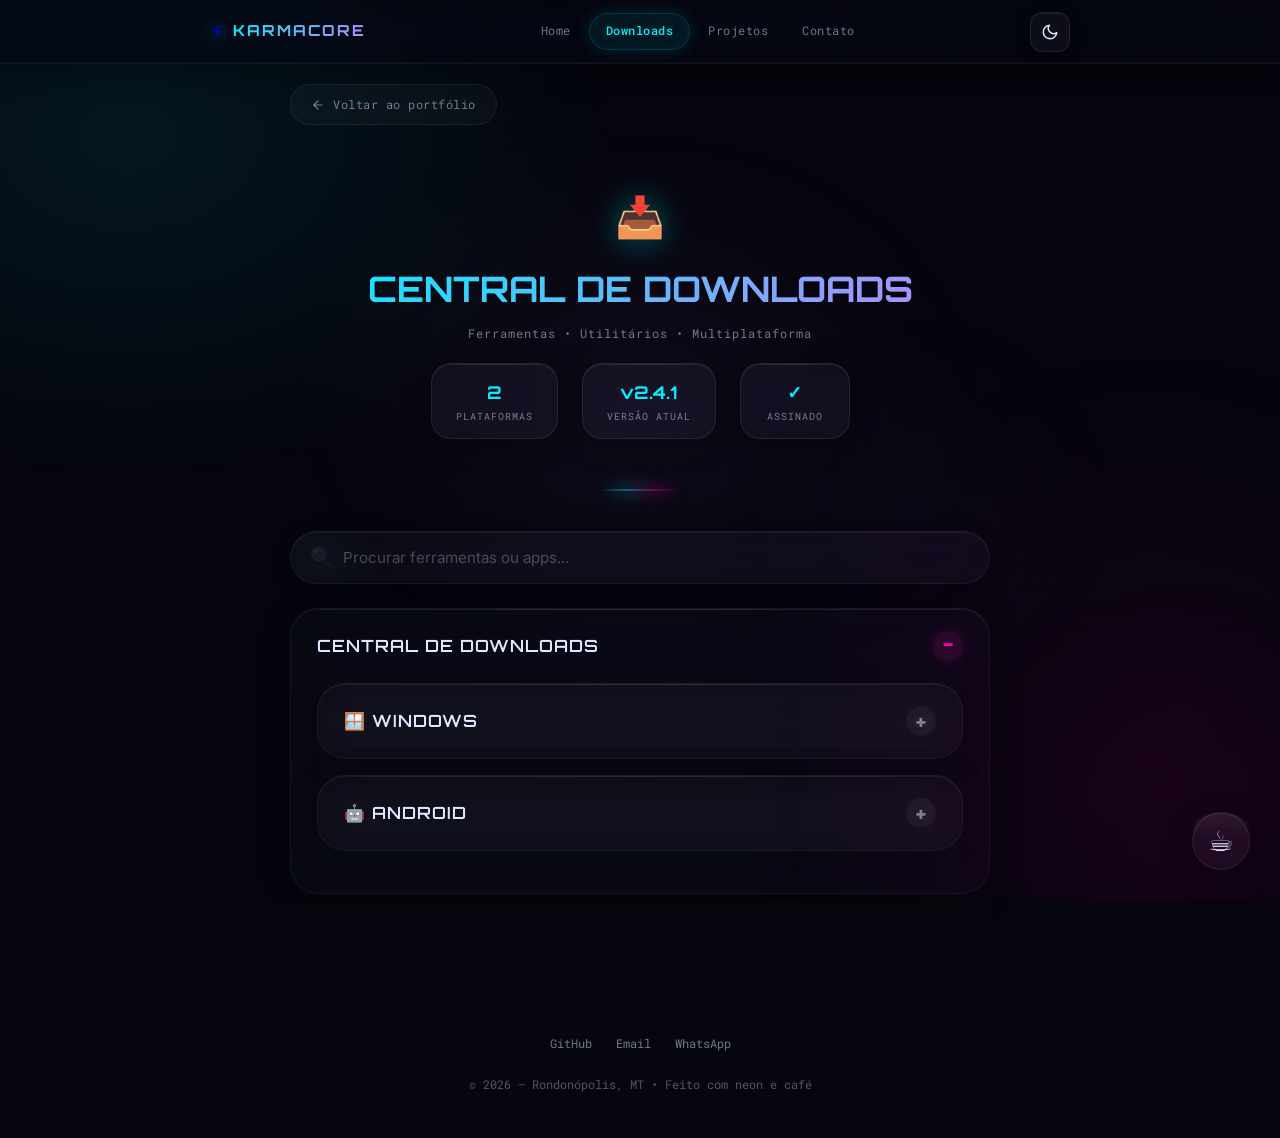
==== downloads.html @ b67beb53 "feat: separate downloads into standalone page with glass card access link" ====
<!DOCTYPE html>
<html lang="pt-br">
<head>
    <meta charset="UTF-8">
    <meta name="viewport" content="width=device-width, initial-scale=1.0">
    <title>Downloads | KARMACORE</title>
    <meta name="description" content="Central de downloads do Karmacore — ferramentas e utilitários para Windows e Android.">
    <meta property="og:title" content="Downloads | KARMACORE">
    <meta property="og:description" content="Central de downloads — ferramentas e utilitários para Windows e Android.">
    <meta property="og:type" content="website">
    <meta property="og:url" content="https://micaelsan.com/downloads.html">
    <meta name="theme-color" content="#05050f">
    <link rel="icon" href="data:image/svg+xml,<svg xmlns='http://www.w3.org/2000/svg' viewBox='0 0 100 100'><text y='.9em' font-size='90'>⚡</text></svg>">
    <link rel="preconnect" href="https://fonts.googleapis.com">
    <link rel="preconnect" href="https://fonts.gstatic.com" crossorigin>
    <link href="https://fonts.googleapis.com/css2?family=Orbitron:wght@500;700;900&family=Roboto+Mono:wght@300;400;500&family=Inter:wght@400;500;600&display=swap" rel="stylesheet">
    <link rel="stylesheet" href="style.css">
    <style>
        .dl-hero {
            text-align: center;
            padding: 30px 0 10px;
        }
        .dl-hero-icon {
            font-size: 2.5rem;
            display: block;
            margin-bottom: 12px;
            filter: drop-shadow(0 0 16px rgba(0, 240, 255, 0.4));
        }
        .dl-hero h1 {
            font-family: 'Orbitron', sans-serif;
            font-size: clamp(1.6rem, 5vw, 2.2rem);
            font-weight: 700;
            background: linear-gradient(135deg, var(--neon-cyan), var(--neon-purple));
            -webkit-background-clip: text; background-clip: text; color: transparent;
            margin-bottom: 6px;
        }
        .dl-hero p {
            font-family: 'Roboto Mono', monospace;
            font-size: 0.78rem;
            color: var(--text-dim);
            letter-spacing: 1px;
        }
        .dl-stats {
            display: flex;
            justify-content: center;
            gap: 24px;
            margin-top: 20px;
            flex-wrap: wrap;
        }
        .dl-stat {
            text-align: center;
            padding: 14px 24px;
            background: var(--glass);
            backdrop-filter: blur(16px) saturate(150%);
            -webkit-backdrop-filter: blur(16px) saturate(150%);
            border: 1px solid var(--glass-border);
            border-radius: var(--radius-md);
            min-width: 110px;
            box-shadow: var(--shadow-glass);
            position: relative;
            overflow: hidden;
        }
        .dl-stat::before {
            content: "";
            position: absolute;
            top: 0; left: 0; right: 0;
            height: 1px;
            background: linear-gradient(90deg, transparent, rgba(255,255,255,0.08), transparent);
            pointer-events: none;
        }
        .dl-stat-value {
            font-family: 'Orbitron', sans-serif;
            font-size: 1.1rem;
            font-weight: 700;
            color: var(--neon-cyan);
        }
        .dl-stat-label {
            font-family: 'Roboto Mono', monospace;
            font-size: 0.6rem;
            color: var(--text-dim);
            letter-spacing: 1px;
            margin-top: 2px;
        }
        .back-link {
            display: inline-flex;
            align-items: center;
            gap: 8px;
            padding: 10px 20px;
            background: rgba(255, 255, 255, 0.03);
            backdrop-filter: blur(12px);
            -webkit-backdrop-filter: blur(12px);
            border: 1px solid rgba(255, 255, 255, 0.06);
            border-radius: var(--radius-md);
            color: var(--text-dim);
            text-decoration: none;
            font-family: 'Roboto Mono', monospace;
            font-size: 0.75rem;
            letter-spacing: 0.5px;
            transition: all 0.4s cubic-bezier(0.4, 0, 0.2, 1);
            margin-bottom: 30px;
        }
        .back-link:hover {
            color: var(--neon-cyan);
            border-color: rgba(0, 240, 255, 0.15);
            background: rgba(0, 240, 255, 0.04);
            transform: translateX(-4px);
        }
        @media (max-width: 480px) {
            .dl-stats { gap: 12px; }
            .dl-stat { min-width: 90px; padding: 10px 16px; }
        }
    </style>
</head>
<body>

    <canvas id="matrix" style="position:fixed;inset:0;z-index:0;opacity:0.06;pointer-events:none;"></canvas>

    <!-- Liquid Glass Orbs -->
    <div class="liquid-orb"></div>
    <div class="liquid-orb"></div>
    <div class="liquid-orb"></div>

    <!-- NAVBAR -->
    <nav id="navbar">
        <div class="nav-inner">
            <a href="index.html" class="nav-logo">
                <span class="nav-logo-icon">⚡</span>
                <span class="nav-logo-text">KARMACORE</span>
            </a>

            <div class="nav-center">
                <a href="index.html" class="nav-link">Home</a>
                <a href="#downloads" class="nav-link active">Downloads</a>
                <a href="index.html#projects" class="nav-link">Projetos</a>
                <a href="index.html#contact" class="nav-link">Contato</a>
            </div>

            <div class="nav-right">
                <button class="theme-toggle" id="theme-toggle" title="Alternar tema" onclick="toggleTheme()">
                    <svg class="icon-moon" width="18" height="18" viewBox="0 0 24 24" fill="none" stroke="currentColor" stroke-width="2" stroke-linecap="round" stroke-linejoin="round"><path d="M21 12.79A9 9 0 1 1 11.21 3 7 7 0 0 0 21 12.79z"></path></svg>
                    <svg class="icon-sun" width="18" height="18" viewBox="0 0 24 24" fill="none" stroke="currentColor" stroke-width="2" stroke-linecap="round" stroke-linejoin="round" style="display:none"><circle cx="12" cy="12" r="5"></circle><line x1="12" y1="1" x2="12" y2="3"></line><line x1="12" y1="21" x2="12" y2="23"></line><line x1="4.22" y1="4.22" x2="5.64" y2="5.64"></line><line x1="18.36" y1="18.36" x2="19.78" y2="19.78"></line><line x1="1" y1="12" x2="3" y2="12"></line><line x1="21" y1="12" x2="23" y2="12"></line><line x1="4.22" y1="19.78" x2="5.64" y2="18.36"></line><line x1="18.36" y1="5.64" x2="19.78" y2="4.22"></line></svg>
                </button>
                <button class="nav-burger" id="burger" onclick="toggleBurger()">
                    <span></span><span></span><span></span>
                </button>
            </div>
        </div>
    </nav>

    <!-- MOBILE MENU -->
    <div id="mobile-menu" class="mobile-menu">
        <a href="index.html" class="mm-link" onclick="closeBurger()">Home</a>
        <a href="#downloads" class="mm-link" onclick="closeBurger()">Downloads</a>
        <a href="index.html#projects" class="mm-link" onclick="closeBurger()">Projetos</a>
        <a href="index.html#contact" class="mm-link" onclick="closeBurger()">Contato</a>
    </div>

    <div class="container">

        <a href="index.html" class="back-link">
            <svg width="14" height="14" viewBox="0 0 24 24" fill="none" stroke="currentColor" stroke-width="2" stroke-linecap="round" stroke-linejoin="round"><line x1="19" y1="12" x2="5" y2="12"></line><polyline points="12 19 5 12 12 5"></polyline></svg>
            Voltar ao portfólio
        </a>

        <!-- DOWNLOAD HERO -->
        <header class="dl-hero">
            <span class="dl-hero-icon">📥</span>
            <h1>CENTRAL DE DOWNLOADS</h1>
            <p>Ferramentas &bull; Utilitários &bull; Multiplataforma</p>
            <div class="dl-stats">
                <div class="dl-stat">
                    <div class="dl-stat-value">2</div>
                    <div class="dl-stat-label">PLATAFORMAS</div>
                </div>
                <div class="dl-stat">
                    <div class="dl-stat-value">v2.4.1</div>
                    <div class="dl-stat-label">VERSÃO ATUAL</div>
                </div>
                <div class="dl-stat">
                    <div class="dl-stat-value">✓</div>
                    <div class="dl-stat-label">ASSINADO</div>
                </div>
            </div>
        </header>

        <div class="divider"></div>

        <!-- DOWNLOADS CONTENT -->
        <section id="downloads" class="section">
            <div class="search-box">
                <span class="search-icon">🔍</span>
                <input type="text" id="search" placeholder="Procurar ferramentas ou apps..." autocomplete="off">
            </div>

            <div class="folder" id="main-folder">
                <div class="folder-header" onclick="toggleFolder(this)">
                    CENTRAL DE DOWNLOADS
                    <span class="toggle-icon">+</span>
                </div>
                <div class="content" id="main-content">

                    <div class="folder">
                        <div class="folder-header" onclick="toggleFolder(this)">
                            🪟 WINDOWS
                            <span class="toggle-icon">+</span>
                        </div>
                        <div class="content">
                            <a href="javascript:void(0)" class="download-btn" onclick="return false">
                                <span class="dl-icon">📥</span>
                                <div>
                                    <strong>Karmacore_Setup.exe</strong>
                                    <div class="dl-info">v2.4.1 &bull; 48.2 MB &bull; SHA256 verificado</div>
                                </div>
                            </a>
                        </div>
                    </div>

                    <div class="folder">
                        <div class="folder-header" onclick="toggleFolder(this)">
                            🤖 ANDROID
                            <span class="toggle-icon">+</span>
                        </div>
                        <div class="content">
                            <a href="javascript:void(0)" class="download-btn" onclick="return false">
                                <span class="dl-icon">📥</span>
                                <div>
                                    <strong>Karmacore.apk</strong>
                                    <div class="dl-info">v2.4.1 &bull; 31.8 MB &bull; Assinado</div>
                                </div>
                            </a>
                        </div>
                    </div>

                    <div id="no-results">
                        Nenhum resultado encontrado para "<span id="search-term"></span>"
                    </div>

                </div>
            </div>
        </section>

    </div>

    <!-- Coffee button -->
    <div class="coffee" onclick="openModal()">☕</div>

    <!-- Support modal -->
    <div id="modal" onclick="if(event.target===this) closeModal()">
        <div class="modal-content">
            <span class="modal-close" onclick="closeModal()">✕</span>
            <div class="modal-title">APOIE O PROJETO</div>
            <p class="modal-subtitle">Qualquer valor faz diferença 🔥</p>
            <div class="pix-box">
                <span id="pix-key" data-pix="1ad6a146-8d7e-4521-a96a-fde7ccd602ac">1ad6a146-8d7e-4521-a96a-fde7ccd602ac</span>
                <button id="copy-btn" onclick="copyPix()" title="Copiar chave PIX">
                    <svg width="18" height="18" viewBox="0 0 24 24" fill="none" stroke="currentColor" stroke-width="2" stroke-linecap="round" stroke-linejoin="round" id="copy-icon">
                        <rect x="9" y="9" width="13" height="13" rx="2" ry="2"></rect>
                        <path d="M5 15H4a2 2 0 0 1-2-2V4a2 2 0 0 1 2-2h9a2 2 0 0 1 2 2v1"></path>
                    </svg>
                    <svg width="18" height="18" viewBox="0 0 24 24" fill="none" stroke="currentColor" stroke-width="2.5" stroke-linecap="round" stroke-linejoin="round" id="check-icon" style="display:none">
                        <polyline points="20 6 9 17 4 12"></polyline>
                    </svg>
                </button>
            </div>
            <p class="pix-hint" onclick="copyPix()">Toque na chave ou no botão para copiar</p>
        </div>
    </div>

    <!-- Footer -->
    <footer>
        <div class="footer-links">
            <a href="https://github.com/MicaelSanPedro" target="_blank" rel="noopener" class="footer-link">GitHub</a>
            <a href="mailto:sanpedromicael@gmail.com" class="footer-link">Email</a>
            <a href="https://wa.me/5566984447849" target="_blank" rel="noopener" class="footer-link">WhatsApp</a>
        </div>
        <p class="footer-copy">&copy; 2026 &mdash; Rondonópolis, MT &bull; Feito com neon e café</p>
    </footer>

    <script src="script.js"></script>
</body>
</html>
---- style.css ----
/* ═══════════════════════════════════════════════════
   KARMACORE | Micael San - Liquid Glass Edition
   ═══════════════════════════════════════════════════ */

:root {
    --neon-cyan: #00f0ff;
    --neon-pink: #ff00aa;
    --neon-purple: #c084fc;
    --neon-green: #00ff88;
    --bg: #06060e;
    --bg-solid: #06060e;
    --glass: rgba(255, 255, 255, 0.04);
    --glass-border: rgba(255, 255, 255, 0.08);
    --glass-highlight: rgba(255, 255, 255, 0.12);
    --glass-hover: rgba(255, 255, 255, 0.07);
    --glass-blur: 24px;
    --glass-blur-heavy: 40px;
    --card: rgba(255, 255, 255, 0.03);
    --card-solid: #0a0a18;
    --border: rgba(255, 255, 255, 0.06);
    --border-hover: rgba(255, 255, 255, 0.15);
    --glow-cyan: 0 0 30px rgba(0, 240, 255, 0.4);
    --glow-pink: 0 0 30px rgba(255, 0, 170, 0.3);
    --text: #e0e7ff;
    --text-dim: rgba(224, 231, 255, 0.5);
    --text-bright: #ffffff;
    --hover-overlay: rgba(255, 255, 255, 0.03);
    --radius-sm: 14px;
    --radius-md: 20px;
    --radius-lg: 28px;
    --radius-xl: 9999px;
    --shadow-card: 0 8px 40px rgba(0, 0, 0, 0.4), inset 0 1px 0 rgba(255,255,255,0.05);
    --shadow-card-hover: 0 20px 60px rgba(0, 0, 0, 0.5), inset 0 1px 0 rgba(255,255,255,0.08);
    --shadow-glass: 0 4px 30px rgba(0, 0, 0, 0.3), inset 0 1px 0 rgba(255,255,255,0.06);
    --modal-bg: rgba(3, 3, 12, 0.7);
    --navbar-bg: rgba(6, 6, 14, 0.6);
    --mobile-bg: rgba(6, 6, 14, 0.85);
    --pix-bg: rgba(0, 0, 0, 0.4);
    --icon-bg: rgba(255, 255, 255, 0.04);
    --icon-bg-strong: rgba(255, 255, 255, 0.07);
    --input-color: #ffffff;
    --input-placeholder: rgba(255, 255, 255, 0.25);
    --liquid-speed: 8s;
}

* { margin: 0; padding: 0; box-sizing: border-box; }

html {
    scroll-behavior: smooth;
    scroll-padding-top: 80px;
}

body {
    min-height: 100%;
    background: var(--bg);
    color: var(--text);
    font-family: 'Inter', system-ui, sans-serif;
    overflow-x: hidden;
    line-height: 1.6;
    transition: background 0.6s ease, color 0.6s ease;
}

/* ── Liquid Glass Background ── */
body::before,
body::after {
    content: "";
    position: fixed;
    pointer-events: none;
    z-index: 0;
}

body::before {
    inset: 0;
    background:
        radial-gradient(ellipse 700px 500px at 10% 15%, rgba(0, 240, 255, 0.08), transparent 70%),
        radial-gradient(ellipse 600px 600px at 90% 85%, rgba(255, 0, 170, 0.06), transparent 70%),
        radial-gradient(ellipse 500px 400px at 50% 45%, rgba(192, 132, 252, 0.05), transparent 70%);
}

body::after {
    inset: 0;
    background:
        linear-gradient(rgba(0,240,255,0.015) 1px, transparent 1px),
        repeating-linear-gradient(0deg, transparent, transparent 4px, rgba(0,0,0,0.06) 4px, rgba(0,0,0,0.06) 5px);
    background-size: 100% 5px, 100% 100%;
    opacity: 0.4;
    animation: scanline 10s linear infinite;
}

/* Floating liquid orbs */
.liquid-orb {
    position: fixed;
    border-radius: 50%;
    pointer-events: none;
    z-index: 0;
    filter: blur(80px);
    opacity: 0.5;
    animation: float-orb var(--liquid-speed) ease-in-out infinite;
}
.liquid-orb:nth-child(1) {
    width: 400px; height: 400px;
    background: radial-gradient(circle, rgba(0, 240, 255, 0.15), transparent 70%);
    top: -100px; left: -100px;
    animation-duration: 12s;
}
.liquid-orb:nth-child(2) {
    width: 350px; height: 350px;
    background: radial-gradient(circle, rgba(255, 0, 170, 0.12), transparent 70%);
    bottom: -80px; right: -80px;
    animation-duration: 15s;
    animation-delay: -3s;
}
.liquid-orb:nth-child(3) {
    width: 300px; height: 300px;
    background: radial-gradient(circle, rgba(192, 132, 252, 0.1), transparent 70%);
    top: 40%; left: 60%;
    animation-duration: 18s;
    animation-delay: -7s;
}

@keyframes float-orb {
    0%, 100% { transform: translate(0, 0) scale(1); }
    25% { transform: translate(60px, -40px) scale(1.1); }
    50% { transform: translate(-30px, 50px) scale(0.95); }
    75% { transform: translate(40px, 20px) scale(1.05); }
}

@keyframes scanline {
    0% { background-position: 0 0; }
    100% { background-position: 0 100px; }
}

/* ═══════════════ GLASS MIXIN HELPER ═══════════════ */
/* Applied to glass elements */
.glass {
    background: var(--glass);
    backdrop-filter: blur(var(--glass-blur)) saturate(150%);
    -webkit-backdrop-filter: blur(var(--glass-blur)) saturate(150%);
    border: 1px solid var(--glass-border);
    box-shadow: var(--shadow-glass), inset 0 1px 0 rgba(255,255,255,0.06);
}

/* ═══════════════ NAVBAR ═══════════════ */
#navbar {
    position: fixed;
    top: 0;
    left: 0;
    right: 0;
    height: 64px;
    z-index: 5000;
    background: var(--navbar-bg);
    backdrop-filter: blur(20px) saturate(180%);
    -webkit-backdrop-filter: blur(20px) saturate(180%);
    border-bottom: 1px solid rgba(255, 255, 255, 0.06);
    box-shadow: 0 4px 30px rgba(0, 0, 0, 0.3), inset 0 -1px 0 rgba(255,255,255,0.03);
    transition: all 0.5s ease;
}
.nav-inner {
    max-width: 900px;
    margin: 0 auto;
    height: 100%;
    display: flex;
    align-items: center;
    justify-content: space-between;
    padding: 0 20px;
}

/* Logo */
.nav-logo {
    display: flex;
    align-items: center;
    gap: 8px;
    text-decoration: none;
    flex-shrink: 0;
}
.nav-logo-icon {
    font-size: 1.3rem;
    filter: drop-shadow(0 0 8px rgba(0, 240, 255, 0.6));
}
.nav-logo-text {
    font-family: 'Orbitron', sans-serif;
    font-size: 0.95rem;
    font-weight: 700;
    letter-spacing: 2px;
    background: linear-gradient(135deg, var(--neon-cyan), var(--neon-purple));
    -webkit-background-clip: text;
    background-clip: text;
    color: transparent;
}

/* Desktop links */
.nav-center {
    display: flex;
    align-items: center;
    gap: 2px;
}
.nav-link {
    padding: 8px 16px;
    border-radius: var(--radius-xl);
    text-decoration: none;
    color: var(--text-dim);
    font-family: 'Roboto Mono', monospace;
    font-size: 0.72rem;
    letter-spacing: 0.5px;
    transition: all 0.4s cubic-bezier(0.4, 0, 0.2, 1);
    position: relative;
}
.nav-link:hover {
    color: var(--text-bright);
    background: var(--glass-hover);
    backdrop-filter: blur(10px);
    -webkit-backdrop-filter: blur(10px);
}
.nav-link.active {
    color: var(--neon-cyan);
    background: rgba(0, 240, 255, 0.08);
    backdrop-filter: blur(10px);
    -webkit-backdrop-filter: blur(10px);
    font-weight: 500;
    box-shadow: 0 0 20px rgba(0, 240, 255, 0.15), inset 0 0 12px rgba(0, 240, 255, 0.05);
    border: 1px solid rgba(0, 240, 255, 0.15);
}

/* Right side wrapper */
.nav-right {
    display: flex;
    align-items: center;
    gap: 10px;
}

/* Theme toggle - glass button */
.theme-toggle {
    width: 40px;
    height: 40px;
    display: flex;
    align-items: center;
    justify-content: center;
    background: rgba(255, 255, 255, 0.04);
    backdrop-filter: blur(12px);
    -webkit-backdrop-filter: blur(12px);
    border: 1px solid rgba(255, 255, 255, 0.08);
    border-radius: 12px;
    cursor: pointer;
    color: var(--text);
    transition: all 0.4s cubic-bezier(0.4, 0, 0.2, 1);
    flex-shrink: 0;
    position: relative;
    z-index: 1;
    font-size: 0;
    box-shadow: inset 0 1px 0 rgba(255,255,255,0.06), 0 4px 16px rgba(0,0,0,0.2);
}
.theme-toggle:hover {
    color: var(--neon-cyan);
    background: rgba(0, 240, 255, 0.1);
    border-color: rgba(0, 240, 255, 0.2);
    box-shadow: 0 0 20px rgba(0, 240, 255, 0.2), inset 0 1px 0 rgba(255,255,255,0.08);
    transform: scale(1.05);
}
.theme-toggle:active {
    transform: scale(0.95);
}
.theme-toggle svg {
    transition: all 0.4s cubic-bezier(0.4, 0, 0.2, 1);
    pointer-events: none;
}

/* Burger */
.nav-burger {
    display: none;
    flex-direction: column;
    justify-content: center;
    gap: 5px;
    width: 38px;
    height: 38px;
    padding: 8px 6px;
    background: rgba(255, 255, 255, 0.04);
    backdrop-filter: blur(12px);
    -webkit-backdrop-filter: blur(12px);
    border: 1px solid rgba(255, 255, 255, 0.06);
    border-radius: 12px;
    cursor: pointer;
    box-shadow: inset 0 1px 0 rgba(255,255,255,0.06);
    transition: all 0.4s ease;
}
.nav-burger span {
    display: block;
    width: 100%;
    height: 2px;
    background: var(--text-dim);
    border-radius: 2px;
    transition: all 0.4s cubic-bezier(0.4, 0, 0.2, 1);
}
.nav-burger.open span:nth-child(1) {
    transform: translateY(7px) rotate(45deg);
    background: var(--neon-cyan);
}
.nav-burger.open span:nth-child(2) {
    opacity: 0;
}
.nav-burger.open span:nth-child(3) {
    transform: translateY(-7px) rotate(-45deg);
    background: var(--neon-cyan);
}

/* Mobile menu */
.mobile-menu {
    display: none;
    position: fixed;
    top: 64px;
    left: 0;
    right: 0;
    z-index: 4999;
    background: var(--mobile-bg);
    backdrop-filter: blur(30px) saturate(180%);
    -webkit-backdrop-filter: blur(30px) saturate(180%);
    border-bottom: 1px solid rgba(255, 255, 255, 0.06);
    padding: 8px 16px 16px;
    flex-direction: column;
    gap: 2px;
    transition: all 0.5s ease;
    box-shadow: 0 20px 40px rgba(0,0,0,0.3);
}
.mobile-menu.open {
    display: flex;
}
.mm-link {
    padding: 14px 18px;
    border-radius: 14px;
    text-decoration: none;
    color: var(--text-dim);
    font-family: 'Inter', system-ui, sans-serif;
    font-size: 0.95rem;
    font-weight: 500;
    transition: all 0.3s cubic-bezier(0.4, 0, 0.2, 1);
    background: transparent;
}
.mm-link:hover {
    color: var(--text-bright);
    background: rgba(0, 240, 255, 0.06);
    backdrop-filter: blur(8px);
    -webkit-backdrop-filter: blur(8px);
}

/* ── Container ── */
.container {
    max-width: 740px;
    width: 100%;
    margin: 0 auto;
    padding: 84px 20px 24px;
    position: relative;
    z-index: 10;
}

/* ═══════════════ HERO ═══════════════ */
.hero {
    text-align: center;
    padding: 50px 0 16px;
}
.title {
    font-family: 'Orbitron', sans-serif;
    font-size: clamp(2.8rem, 12vw, 5.5rem);
    font-weight: 900;
    letter-spacing: -1px;
    background: linear-gradient(135deg, var(--neon-cyan) 0%, var(--neon-pink) 40%, var(--neon-purple) 70%, var(--neon-cyan) 100%);
    background-size: 300% 300%;
    -webkit-background-clip: text;
    background-clip: text;
    color: transparent;
    animation: glitch 4s ease-in-out infinite, rainbow 6s linear infinite;
    cursor: pointer;
    position: relative;
    display: inline-block;
    filter: drop-shadow(0 0 30px rgba(0, 240, 255, 0.3)) drop-shadow(0 0 60px rgba(255, 0, 170, 0.15));
}
@keyframes glitch {
    0%, 100% { transform: translate(0); }
    2% { transform: translate(-2px, 1px); }
    4% { transform: translate(2px, -1px); }
    6% { transform: translate(-1px, 2px); }
    8% { transform: translate(0); }
}
@keyframes rainbow {
    0% { background-position: 0% 50%; }
    50% { background-position: 100% 50%; }
    100% { background-position: 0% 50%; }
}
.title::before,
.title::after {
    content: "KARMACORE";
    position: absolute;
    top: 0; left: 0;
    font-family: inherit;
    font-size: inherit;
    font-weight: inherit;
    letter-spacing: inherit;
    -webkit-background-clip: text;
    background-clip: text;
    color: transparent;
    pointer-events: none;
}
.title::before {
    background: linear-gradient(90deg, var(--neon-cyan), transparent);
    -webkit-background-clip: text; background-clip: text; color: transparent;
    opacity: 0;
    animation: glitch-before 4s ease-in-out infinite;
}
.title::after {
    background: linear-gradient(90deg, transparent, var(--neon-pink));
    -webkit-background-clip: text; background-clip: text; color: transparent;
    opacity: 0;
    animation: glitch-after 4s ease-in-out infinite;
}
@keyframes glitch-before {
    0%, 100% { opacity: 0; transform: translate(0); }
    2% { opacity: 0.8; transform: translate(-3px, 0); }
    3% { opacity: 0; transform: translate(0); }
}
@keyframes glitch-after {
    0%, 100% { opacity: 0; transform: translate(0); }
    2.5% { opacity: 0.8; transform: translate(3px, 0); }
    3.5% { opacity: 0; transform: translate(0); }
}
.subtitle {
    font-family: 'Roboto Mono', monospace;
    font-size: 0.95rem;
    letter-spacing: 3px;
    opacity: 0.6;
    margin-top: 12px;
    color: var(--text-dim);
}

/* ── Divider - liquid line ── */
.divider {
    width: 80px;
    height: 2px;
    background: linear-gradient(90deg, transparent, var(--neon-cyan), var(--neon-pink), transparent);
    border-radius: 2px;
    margin: 40px auto;
    opacity: 0.4;
    position: relative;
}
.divider::after {
    content: "";
    position: absolute;
    inset: -2px 0;
    background: linear-gradient(90deg, transparent, var(--neon-cyan), var(--neon-pink), transparent);
    filter: blur(8px);
    border-radius: 4px;
}

/* ═══════════════ SECTIONS ═══════════════ */
.section { margin-bottom: 52px; }
.section-label {
    font-family: 'Roboto Mono', monospace;
    font-size: 0.7rem;
    letter-spacing: 3px;
    text-transform: uppercase;
    color: var(--neon-cyan);
    opacity: 0.45;
    margin-bottom: 20px;
    padding-left: 4px;
    display: flex;
    align-items: center;
    gap: 12px;
}
.section-label::after {
    content: "";
    flex: 1;
    height: 1px;
    background: linear-gradient(90deg, var(--glass-border), transparent);
}

/* ═══════════════ SEARCH ═══════════════ */
.search-box {
    position: relative;
    margin-bottom: 24px;
}
#search {
    width: 100%;
    padding: 16px 24px 16px 52px;
    background: rgba(255, 255, 255, 0.03);
    backdrop-filter: blur(20px) saturate(150%);
    -webkit-backdrop-filter: blur(20px) saturate(150%);
    border: 1px solid rgba(255, 255, 255, 0.06);
    border-radius: var(--radius-xl);
    font-size: 0.95rem;
    font-family: 'Inter', system-ui, sans-serif;
    color: var(--input-color);
    transition: all 0.5s cubic-bezier(0.4, 0, 0.2, 1);
    box-shadow: inset 0 1px 0 rgba(255,255,255,0.04), 0 4px 20px rgba(0,0,0,0.2);
}
#search::placeholder { color: var(--input-placeholder); }
#search:focus {
    outline: none;
    border-color: rgba(0, 240, 255, 0.2);
    box-shadow: 0 0 30px rgba(0, 240, 255, 0.15), inset 0 1px 0 rgba(255,255,255,0.06);
    background: rgba(255, 255, 255, 0.05);
}
.search-icon {
    position: absolute;
    left: 20px;
    top: 50%;
    transform: translateY(-50%);
    font-size: 1.2rem;
    color: var(--neon-cyan);
    opacity: 0.4;
}

/* ═══════════════ ABOUT ═══════════════ */
.about-card {
    background: rgba(255, 255, 255, 0.025);
    backdrop-filter: blur(var(--glass-blur)) saturate(160%);
    -webkit-backdrop-filter: blur(var(--glass-blur)) saturate(160%);
    border: 1px solid rgba(255, 255, 255, 0.06);
    border-radius: var(--radius-lg);
    padding: 44px 36px;
    box-shadow: var(--shadow-card);
    text-align: center;
    transition: all 0.5s cubic-bezier(0.4, 0, 0.2, 1);
    position: relative;
    overflow: hidden;
}
.about-card::before {
    content: "";
    position: absolute;
    top: 0; left: 0; right: 0;
    height: 140px;
    background: linear-gradient(135deg, rgba(0, 240, 255, 0.06), rgba(192, 132, 252, 0.04), rgba(255, 0, 170, 0.03));
    pointer-events: none;
    border-radius: var(--radius-lg) var(--radius-lg) 0 0;
}
.about-card::after {
    content: "";
    position: absolute;
    top: 0; left: 0; right: 0;
    height: 1px;
    background: linear-gradient(90deg, transparent, rgba(255,255,255,0.1), transparent);
    pointer-events: none;
}
.about-card:hover {
    border-color: rgba(255, 255, 255, 0.12);
    transform: translateY(-6px);
    box-shadow: var(--shadow-card-hover), 0 0 40px rgba(0, 240, 255, 0.08);
}
.about-avatar {
    width: 100px; height: 100px;
    border-radius: 50%;
    border: 3px solid rgba(0, 240, 255, 0.5);
    box-shadow: 0 0 30px rgba(0, 240, 255, 0.2), 0 0 60px rgba(0, 240, 255, 0.1);
    margin: 0 auto 20px;
    object-fit: cover;
    position: relative; z-index: 1;
    transition: all 0.5s cubic-bezier(0.4, 0, 0.2, 1);
}
.about-card:hover .about-avatar {
    box-shadow: 0 0 40px rgba(0, 240, 255, 0.35), 0 0 80px rgba(0, 240, 255, 0.15);
    transform: scale(1.08);
    border-color: rgba(0, 240, 255, 0.7);
}
.about-name {
    font-family: 'Orbitron', sans-serif;
    font-size: 1.5rem;
    font-weight: 700;
    background: linear-gradient(135deg, var(--neon-cyan), var(--neon-purple));
    -webkit-background-clip: text; background-clip: text; color: transparent;
    margin-bottom: 4px;
    position: relative; z-index: 1;
}
.about-role {
    font-family: 'Roboto Mono', monospace;
    font-size: 0.78rem;
    color: var(--neon-pink);
    letter-spacing: 3px;
    margin-bottom: 22px;
    position: relative; z-index: 1;
}
.about-bio {
    font-size: 0.92rem;
    line-height: 1.8;
    opacity: 0.6;
    max-width: 480px;
    margin: 0 auto;
    position: relative; z-index: 1;
}
.about-stats {
    display: flex;
    justify-content: center;
    gap: 36px;
    margin-top: 32px;
    position: relative; z-index: 1;
}
.about-stat { text-align: center; }
.about-stat-value {
    font-family: 'Orbitron', sans-serif;
    font-size: 1.4rem;
    font-weight: 700;
    color: var(--neon-cyan);
    text-shadow: 0 0 20px rgba(0, 240, 255, 0.3);
}
.about-stat-label {
    font-family: 'Roboto Mono', monospace;
    font-size: 0.65rem;
    color: var(--text-dim);
    letter-spacing: 1px;
    margin-top: 2px;
}

/* ═══════════════ DOWNLOAD ACCESS CARD ═══════════════ */
.dl-access-card {
    display: flex;
    align-items: center;
    gap: 20px;
    padding: 24px 28px;
    background: rgba(255, 255, 255, 0.025);
    backdrop-filter: blur(var(--glass-blur)) saturate(160%);
    -webkit-backdrop-filter: blur(var(--glass-blur)) saturate(160%);
    border: 1px solid rgba(255, 255, 255, 0.06);
    border-radius: var(--radius-lg);
    text-decoration: none;
    color: var(--text);
    transition: all 0.5s cubic-bezier(0.4, 0, 0.2, 1);
    position: relative;
    overflow: hidden;
    box-shadow: var(--shadow-glass);
}
.dl-access-card::before {
    content: "";
    position: absolute;
    top: 0; left: 0; right: 0;
    height: 1px;
    background: linear-gradient(90deg, transparent, rgba(255,255,255,0.08), transparent);
    pointer-events: none;
}
.dl-access-card::after {
    content: "";
    position: absolute;
    top: 0; left: -100%; right: 0;
    height: 100%;
    background: linear-gradient(90deg, transparent, rgba(0, 240, 255, 0.04), transparent);
    transition: left 0.6s ease;
}
.dl-access-card:hover::after {
    left: 100%;
}
.dl-access-card:hover {
    border-color: rgba(0, 240, 255, 0.15);
    transform: translateY(-4px);
    box-shadow: 0 12px 40px rgba(0, 0, 0, 0.3), 0 0 30px rgba(0, 240, 255, 0.1);
}
.dl-access-icon {
    width: 56px; height: 56px;
    display: flex; align-items: center; justify-content: center;
    border-radius: 16px;
    background: rgba(0, 240, 255, 0.06);
    backdrop-filter: blur(12px);
    -webkit-backdrop-filter: blur(12px);
    border: 1px solid rgba(0, 240, 255, 0.12);
    color: var(--neon-cyan);
    flex-shrink: 0;
    transition: all 0.4s ease;
}
.dl-access-card:hover .dl-access-icon {
    background: rgba(0, 240, 255, 0.12);
    box-shadow: 0 0 20px rgba(0, 240, 255, 0.2);
    transform: scale(1.05);
}
.dl-access-info {
    flex: 1;
}
.dl-access-info strong {
    display: block;
    font-family: 'Orbitron', sans-serif;
    font-size: 1rem;
    font-weight: 600;
    color: var(--text-bright);
    margin-bottom: 3px;
}
.dl-access-info span {
    font-family: 'Roboto Mono', monospace;
    font-size: 0.72rem;
    color: var(--text-dim);
    letter-spacing: 0.5px;
}
.dl-access-arrow {
    font-size: 1.4rem;
    color: var(--neon-cyan);
    opacity: 0;
    transform: translateX(-8px);
    transition: all 0.4s cubic-bezier(0.4, 0, 0.2, 1);
    flex-shrink: 0;
}
.dl-access-card:hover .dl-access-arrow {
    opacity: 1;
    transform: translateX(0);
}

/* Light mode: download access card */
html.light .dl-access-card {
    background: rgba(255, 255, 255, 0.55);
    border-color: rgba(0, 0, 0, 0.05);
}
html.light .dl-access-card:hover {
    border-color: rgba(8, 145, 178, 0.15);
}
html.light .dl-access-card::before {
    background: linear-gradient(90deg, transparent, rgba(255,255,255,0.6), transparent);
}
html.light .dl-access-icon {
    background: rgba(8, 145, 178, 0.08);
    border-color: rgba(8, 145, 178, 0.15);
}
html.light .dl-access-card:hover .dl-access-icon {
    background: rgba(8, 145, 178, 0.14);
}

/* ═══════════════ FOLDER / ACCORDION ═══════════════ */
.folder {
    background: rgba(255, 255, 255, 0.02);
    backdrop-filter: blur(var(--glass-blur)) saturate(150%);
    -webkit-backdrop-filter: blur(var(--glass-blur)) saturate(150%);
    border: 1px solid rgba(255, 255, 255, 0.05);
    border-radius: var(--radius-lg);
    margin-bottom: 16px;
    overflow: hidden;
    box-shadow: var(--shadow-glass);
    transition: all 0.5s cubic-bezier(0.4, 0, 0.2, 1);
    position: relative;
}
.folder::after {
    content: "";
    position: absolute;
    top: 0; left: 0; right: 0;
    height: 1px;
    background: linear-gradient(90deg, transparent, rgba(255,255,255,0.08), transparent);
    pointer-events: none;
}
.folder:hover {
    border-color: rgba(255, 255, 255, 0.1);
}
.folder-header {
    padding: 22px 26px;
    cursor: pointer;
    display: flex;
    align-items: center;
    justify-content: space-between;
    font-family: 'Orbitron', sans-serif;
    font-size: 1.05rem;
    font-weight: 600;
    letter-spacing: 1px;
    user-select: none;
    transition: all 0.4s ease;
}
.folder-header:hover { background: rgba(255, 255, 255, 0.02); }
.folder-header .toggle-icon {
    font-size: 1.4rem;
    transition: all 0.5s cubic-bezier(0.4, 0, 0.2, 1);
    color: var(--text-dim);
    width: 30px; height: 30px;
    display: flex; align-items: center; justify-content: center;
    border-radius: 50%;
    background: rgba(255, 255, 255, 0.04);
    backdrop-filter: blur(8px);
    -webkit-backdrop-filter: blur(8px);
}
.folder-header.active .toggle-icon {
    transform: rotate(180deg);
    color: var(--neon-pink);
    background: rgba(255, 0, 170, 0.1);
    box-shadow: 0 0 12px rgba(255, 0, 170, 0.15);
}
.content {
    max-height: 0;
    overflow: hidden;
    transition: max-height 0.6s cubic-bezier(0.4, 0, 0.2, 1), padding 0.5s ease;
    padding: 0 26px;
}
.content.open {
    max-height: 1200px;
    padding-bottom: 26px;
}

/* Download button - liquid glass */
.download-btn {
    display: flex;
    align-items: center;
    gap: 14px;
    width: 100%;
    padding: 18px 22px;
    margin: 8px 0;
    background: rgba(0, 240, 255, 0.03);
    backdrop-filter: blur(12px);
    -webkit-backdrop-filter: blur(12px);
    border: 1px solid rgba(0, 240, 255, 0.1);
    border-radius: var(--radius-md);
    color: var(--text-bright);
    text-decoration: none;
    font-weight: 500;
    font-size: 0.95rem;
    transition: all 0.4s cubic-bezier(0.4, 0, 0.2, 1);
    position: relative;
    overflow: hidden;
}
.download-btn::before {
    content: "";
    position: absolute;
    top: 0; left: -100%; right: 0;
    height: 100%;
    background: linear-gradient(90deg, transparent, rgba(0, 240, 255, 0.06), transparent);
    transition: left 0.6s ease;
}
.download-btn:hover::before {
    left: 100%;
}
.download-btn:hover {
    background: rgba(0, 240, 255, 0.08);
    border-color: rgba(0, 240, 255, 0.2);
    transform: translateX(6px);
    box-shadow: 0 0 30px rgba(0, 240, 255, 0.2);
}
.download-btn .dl-icon { font-size: 1.5rem; flex-shrink: 0; }
.download-btn .dl-info { font-size: 0.75rem; opacity: 0.45; margin-top: 2px; }

#no-results {
    display: none;
    text-align: center;
    padding: 40px 20px;
    opacity: 0.5;
    font-size: 0.95rem;
    color: var(--text-dim);
}

/* ═══════════════ PROJECTS ═══════════════ */
.projects-grid {
    display: flex;
    flex-direction: column;
    gap: 20px;
}
.project-card {
    background: rgba(255, 255, 255, 0.02);
    backdrop-filter: blur(var(--glass-blur)) saturate(150%);
    -webkit-backdrop-filter: blur(var(--glass-blur)) saturate(150%);
    border: 1px solid rgba(255, 255, 255, 0.05);
    border-radius: var(--radius-lg);
    overflow: hidden;
    box-shadow: var(--shadow-glass);
    transition: all 0.5s cubic-bezier(0.4, 0, 0.2, 1);
    position: relative;
}
.project-card::after {
    content: "";
    position: absolute;
    top: 0; left: 0; right: 0;
    height: 1px;
    background: linear-gradient(90deg, transparent, rgba(255,255,255,0.08), transparent);
    pointer-events: none;
    z-index: 2;
}
.project-card:hover {
    transform: translateY(-8px);
    border-color: rgba(255, 255, 255, 0.12);
    box-shadow: 0 24px 60px rgba(0, 0, 0, 0.4), 0 0 40px rgba(255, 0, 170, 0.08);
}
.project-img-wrapper { position: relative; overflow: hidden; }
.project-img {
    width: 100%; height: 180px;
    object-fit: cover;
    filter: brightness(0.75) saturate(0.85);
    transition: all 0.6s cubic-bezier(0.4, 0, 0.2, 1);
}
.project-card:hover .project-img {
    filter: brightness(0.95) saturate(1.1);
    transform: scale(1.06);
}
.project-img-overlay {
    position: absolute; inset: 0;
    background: linear-gradient(to top, var(--bg-solid) 0%, rgba(6,6,14,0.3) 40%, transparent 70%);
    pointer-events: none;
}
.project-body { padding: 26px; }
.project-title {
    font-family: 'Orbitron', sans-serif;
    font-size: 1.1rem;
    font-weight: 600;
    margin-bottom: 8px;
    color: var(--text-bright);
}
.project-desc {
    font-size: 0.88rem;
    opacity: 0.55;
    line-height: 1.65;
    margin-bottom: 18px;
}
.project-tags {
    display: flex;
    gap: 8px;
    flex-wrap: wrap;
    margin-bottom: 20px;
}
.project-tag {
    font-family: 'Roboto Mono', monospace;
    font-size: 0.65rem;
    padding: 5px 12px;
    background: rgba(192, 132, 252, 0.06);
    backdrop-filter: blur(8px);
    -webkit-backdrop-filter: blur(8px);
    border: 1px solid rgba(192, 132, 252, 0.15);
    border-radius: var(--radius-sm);
    color: var(--neon-purple);
    letter-spacing: 0.5px;
    transition: all 0.3s ease;
}
.project-tag:hover {
    background: rgba(192, 132, 252, 0.12);
    border-color: rgba(192, 132, 252, 0.3);
}
.project-links {
    display: flex;
    gap: 10px;
    flex-wrap: wrap;
}
.project-link {
    display: inline-flex;
    align-items: center;
    gap: 8px;
    padding: 10px 20px;
    border-radius: var(--radius-md);
    text-decoration: none;
    font-family: 'Roboto Mono', monospace;
    font-size: 0.78rem;
    font-weight: 500;
    transition: all 0.4s cubic-bezier(0.4, 0, 0.2, 1);
}
.project-link--primary {
    background: rgba(0, 240, 255, 0.06);
    backdrop-filter: blur(12px);
    -webkit-backdrop-filter: blur(12px);
    border: 1px solid rgba(0, 240, 255, 0.2);
    color: var(--neon-cyan);
}
.project-link--primary:hover {
    background: rgba(0, 240, 255, 0.15);
    box-shadow: 0 0 30px rgba(0, 240, 255, 0.2);
    transform: translateY(-3px);
    border-color: rgba(0, 240, 255, 0.35);
}
.project-link--secondary {
    background: rgba(255, 255, 255, 0.03);
    backdrop-filter: blur(12px);
    -webkit-backdrop-filter: blur(12px);
    border: 1px solid rgba(255, 255, 255, 0.08);
    color: var(--text-dim);
}
.project-link--secondary:hover {
    border-color: rgba(255, 255, 255, 0.18);
    color: var(--text-bright);
    transform: translateY(-3px);
}

/* ═══════════════ SKILLS ═══════════════ */
.skills-grid {
    display: grid;
    grid-template-columns: repeat(auto-fill, minmax(130px, 1fr));
    gap: 12px;
}
.skill-tag {
    background: rgba(255, 255, 255, 0.025);
    backdrop-filter: blur(16px) saturate(150%);
    -webkit-backdrop-filter: blur(16px) saturate(150%);
    border: 1px solid rgba(255, 255, 255, 0.05);
    border-radius: var(--radius-md);
    padding: 18px 14px;
    text-align: center;
    font-family: 'Roboto Mono', monospace;
    font-size: 0.75rem;
    font-weight: 500;
    color: var(--text-dim);
    transition: all 0.4s cubic-bezier(0.4, 0, 0.2, 1);
    position: relative;
    overflow: hidden;
}
.skill-tag::before {
    content: "";
    position: absolute;
    top: 0; left: 0; right: 0;
    height: 1px;
    background: linear-gradient(90deg, transparent, rgba(255,255,255,0.06), transparent);
    pointer-events: none;
}
.skill-tag:hover {
    background: rgba(0, 240, 255, 0.06);
    border-color: rgba(0, 240, 255, 0.15);
    color: var(--neon-cyan);
    transform: translateY(-5px);
    box-shadow: 0 8px 30px rgba(0, 240, 255, 0.15), 0 0 20px rgba(0, 240, 255, 0.1);
}
.skill-icon { font-size: 1.6rem; display: block; margin-bottom: 10px; }

/* ═══════════════ CONTACT ═══════════════ */
.contact-card {
    background: rgba(255, 255, 255, 0.025);
    backdrop-filter: blur(var(--glass-blur)) saturate(160%);
    -webkit-backdrop-filter: blur(var(--glass-blur)) saturate(160%);
    border: 1px solid rgba(255, 255, 255, 0.06);
    border-radius: var(--radius-lg);
    padding: 44px 30px;
    box-shadow: var(--shadow-card);
    text-align: center;
    position: relative;
    overflow: hidden;
    transition: all 0.5s cubic-bezier(0.4, 0, 0.2, 1);
}
.contact-card::before {
    content: "";
    position: absolute;
    bottom: 0; left: 0; right: 0;
    height: 140px;
    background: linear-gradient(135deg, rgba(255, 0, 170, 0.04), rgba(0, 240, 255, 0.03));
    pointer-events: none;
}
.contact-card::after {
    content: "";
    position: absolute;
    top: 0; left: 0; right: 0;
    height: 1px;
    background: linear-gradient(90deg, transparent, rgba(255,255,255,0.08), transparent);
    pointer-events: none;
}
.contact-card h3 {
    font-family: 'Orbitron', sans-serif;
    font-size: 1.2rem;
    margin-bottom: 6px;
    color: var(--text-bright);
}
.contact-card > p {
    opacity: 0.45;
    font-size: 0.88rem;
    margin-bottom: 30px;
    position: relative; z-index: 1;
}
.contact-links {
    display: flex;
    flex-direction: column;
    gap: 12px;
    position: relative; z-index: 1;
}
.contact-link {
    display: flex;
    align-items: center;
    gap: 16px;
    padding: 18px 22px;
    background: rgba(255, 255, 255, 0.02);
    backdrop-filter: blur(12px);
    -webkit-backdrop-filter: blur(12px);
    border: 1px solid rgba(255, 255, 255, 0.05);
    border-radius: var(--radius-md);
    text-decoration: none;
    color: var(--text);
    font-weight: 500;
    transition: all 0.4s cubic-bezier(0.4, 0, 0.2, 1);
    position: relative;
    overflow: hidden;
}
.contact-link::before {
    content: "";
    position: absolute;
    top: 0; left: -100%; right: 0;
    height: 100%;
    background: linear-gradient(90deg, transparent, rgba(0, 240, 255, 0.04), transparent);
    transition: left 0.6s ease;
}
.contact-link:hover::before {
    left: 100%;
}
.contact-link:hover {
    background: rgba(0, 240, 255, 0.04);
    border-color: rgba(0, 240, 255, 0.15);
    transform: translateX(6px);
    box-shadow: 0 0 24px rgba(0, 240, 255, 0.12);
}
.contact-icon {
    font-size: 1.3rem;
    width: 42px; height: 42px;
    display: flex; align-items: center; justify-content: center;
    border-radius: var(--radius-sm);
    background: rgba(255, 255, 255, 0.03);
    backdrop-filter: blur(8px);
    -webkit-backdrop-filter: blur(8px);
    border: 1px solid rgba(255, 255, 255, 0.05);
    flex-shrink: 0;
}
.contact-label { font-size: 0.92rem; }
.contact-sublabel {
    font-family: 'Roboto Mono', monospace;
    font-size: 0.68rem;
    opacity: 0.4;
    display: block;
    margin-top: 1px;
}
.contact-arrow {
    margin-left: auto;
    opacity: 0;
    transform: translateX(-8px);
    transition: all 0.4s cubic-bezier(0.4, 0, 0.2, 1);
    color: var(--neon-cyan);
}
.contact-link:hover .contact-arrow {
    opacity: 1;
    transform: translateX(0);
}

/* ═══════════════ MODAL ═══════════════ */
#modal {
    position: fixed;
    inset: 0;
    background: rgba(3, 3, 12, 0.6);
    backdrop-filter: blur(24px);
    display: none;
    align-items: center;
    justify-content: center;
    z-index: 10000;
    transition: background 0.5s ease;
}
.modal-content {
    position: relative;
    background: rgba(10, 10, 24, 0.8);
    backdrop-filter: blur(40px) saturate(180%);
    -webkit-backdrop-filter: blur(40px) saturate(180%);
    border: 1px solid rgba(255, 255, 255, 0.08);
    border-radius: var(--radius-lg);
    padding: 44px 36px;
    max-width: 380px;
    width: 92%;
    text-align: center;
    box-shadow: 0 0 60px rgba(0, 240, 255, 0.1), 0 0 120px rgba(255, 0, 170, 0.06), inset 0 1px 0 rgba(255,255,255,0.06);
    transform: scale(0.9) translateY(20px);
    opacity: 0;
    transition: all 0.5s cubic-bezier(0.4, 0, 0.2, 1);
}
.modal-content.show {
    transform: scale(1) translateY(0);
    opacity: 1;
}
.modal-close {
    position: absolute;
    top: 16px; right: 20px;
    font-size: 20px;
    color: var(--text-dim);
    cursor: pointer;
    transition: all 0.4s cubic-bezier(0.4, 0, 0.2, 1);
    width: 36px; height: 36px;
    display: flex; align-items: center; justify-content: center;
    border-radius: 50%;
    background: rgba(255, 255, 255, 0.04);
    border: 1px solid rgba(255, 255, 255, 0.06);
}
.modal-close:hover {
    color: var(--neon-pink);
    transform: scale(1.1) rotate(90deg);
    background: rgba(255, 0, 170, 0.1);
    border-color: rgba(255, 0, 170, 0.2);
}
.modal-title {
    font-family: 'Orbitron', sans-serif;
    font-size: 1.8rem;
    margin-bottom: 8px;
    background: linear-gradient(135deg, var(--neon-cyan), var(--neon-pink));
    -webkit-background-clip: text; background-clip: text; color: transparent;
}
.modal-subtitle { opacity: 0.55; margin-bottom: 28px; font-size: 0.9rem; }
.pix-box {
    background: rgba(0, 0, 0, 0.35);
    backdrop-filter: blur(12px);
    -webkit-backdrop-filter: blur(12px);
    padding: 18px 18px 18px 22px;
    border-radius: var(--radius-md);
    font-family: 'Roboto Mono', monospace;
    font-size: 0.8rem;
    display: flex;
    justify-content: space-between;
    align-items: center;
    margin-bottom: 18px;
    border: 1px solid rgba(0, 240, 255, 0.12);
    color: var(--text-dim);
    word-break: break-all;
    gap: 12px;
    box-shadow: inset 0 2px 8px rgba(0,0,0,0.3);
}
#pix-key { flex: 1; line-height: 1.5; }
#copy-btn {
    background: rgba(0, 240, 255, 0.08);
    backdrop-filter: blur(8px);
    -webkit-backdrop-filter: blur(8px);
    border: 1px solid rgba(0, 240, 255, 0.2);
    color: var(--neon-cyan);
    cursor: pointer;
    transition: all 0.4s cubic-bezier(0.4, 0, 0.2, 1);
    flex-shrink: 0;
    width: 46px; height: 46px;
    display: flex; align-items: center; justify-content: center;
    border-radius: 14px;
}
#copy-btn:hover {
    background: rgba(0, 240, 255, 0.18);
    border-color: rgba(0, 240, 255, 0.4);
    transform: scale(1.1);
    box-shadow: 0 0 24px rgba(0, 240, 255, 0.25);
}
.pix-hint {
    cursor: pointer;
    opacity: 0.35;
    font-size: 0.78rem;
    transition: all 0.3s ease;
}
.pix-hint:hover { opacity: 0.7; color: var(--neon-cyan); }

/* ═══════════════ COFFEE BUTTON ═══════════════ */
.coffee {
    position: fixed;
    bottom: 30px; right: 30px;
    width: 58px; height: 58px;
    background: rgba(255, 255, 255, 0.04);
    backdrop-filter: blur(20px) saturate(150%);
    -webkit-backdrop-filter: blur(20px) saturate(150%);
    border: 1px solid rgba(255, 255, 255, 0.08);
    border-radius: 50%;
    display: grid;
    place-items: center;
    font-size: 1.8rem;
    box-shadow: 0 8px 32px rgba(0, 0, 0, 0.3), inset 0 1px 0 rgba(255,255,255,0.06);
    cursor: pointer;
    transition: all 0.5s cubic-bezier(0.4, 0, 0.2, 1);
    z-index: 1000;
}
.coffee::after {
    content: "";
    position: absolute;
    top: 0; left: 0; right: 0;
    height: 50%;
    border-radius: 50% 50% 0 0;
    background: linear-gradient(to bottom, rgba(255,255,255,0.06), transparent);
    pointer-events: none;
}
.coffee:hover {
    transform: scale(1.15) rotate(12deg);
    box-shadow: 0 12px 40px rgba(255, 0, 170, 0.25), 0 0 30px rgba(255, 0, 170, 0.15);
    border-color: rgba(255, 0, 170, 0.3);
    background: rgba(255, 0, 170, 0.06);
}

/* ═══════════════ FOOTER ═══════════════ */
footer {
    text-align: center;
    padding: 60px 0 44px;
    font-size: 0.82rem;
    font-family: 'Roboto Mono', monospace;
    position: relative;
    z-index: 10;
}
.footer-links {
    display: flex;
    justify-content: center;
    gap: 24px;
    margin-bottom: 18px;
}
.footer-link {
    color: var(--text-dim);
    text-decoration: none;
    font-size: 0.78rem;
    transition: all 0.3s ease;
    padding: 4px 0;
}
.footer-link:hover { color: var(--neon-cyan); }
.footer-copy { opacity: 0.35; font-size: 0.72rem; }

/* ═══════════════ SCROLLBAR ═══════════════ */
::-webkit-scrollbar { width: 6px; }
::-webkit-scrollbar-track { background: transparent; }
::-webkit-scrollbar-thumb { background: rgba(255, 255, 255, 0.08); border-radius: 3px; }
::-webkit-scrollbar-thumb:hover { background: rgba(255, 255, 255, 0.15); }

/* ═══════════════ LIGHT MODE ═══════════════ */
html.light {
    --neon-cyan: #0891b2;
    --neon-pink: #db2777;
    --neon-purple: #7c3aed;
    --neon-green: #059669;
    --bg: #f0f2f8;
    --bg-solid: #f0f2f8;
    --glass: rgba(255, 255, 255, 0.6);
    --glass-border: rgba(0, 0, 0, 0.06);
    --glass-highlight: rgba(255, 255, 255, 0.8);
    --glass-hover: rgba(255, 255, 255, 0.7);
    --card: rgba(255, 255, 255, 0.55);
    --card-solid: #ffffff;
    --border: rgba(0, 0, 0, 0.06);
    --border-hover: rgba(0, 0, 0, 0.12);
    --glow-cyan: 0 0 24px rgba(8, 145, 178, 0.12);
    --glow-pink: 0 0 24px rgba(219, 39, 119, 0.1);
    --text: #1e293b;
    --text-dim: rgba(30, 41, 59, 0.5);
    --text-bright: #0f172a;
    --hover-overlay: rgba(0, 0, 0, 0.02);
    --shadow-card: 0 4px 24px rgba(0, 0, 0, 0.06), inset 0 1px 0 rgba(255,255,255,0.5);
    --shadow-card-hover: 0 12px 40px rgba(0, 0, 0, 0.1), inset 0 1px 0 rgba(255,255,255,0.6);
    --shadow-glass: 0 2px 16px rgba(0, 0, 0, 0.05), inset 0 1px 0 rgba(255,255,255,0.5);
    --modal-bg: rgba(15, 23, 42, 0.4);
    --navbar-bg: rgba(240, 242, 248, 0.65);
    --mobile-bg: rgba(240, 242, 248, 0.85);
    --pix-bg: rgba(0, 0, 0, 0.03);
    --icon-bg: rgba(0, 0, 0, 0.03);
    --icon-bg-strong: rgba(0, 0, 0, 0.05);
    --input-color: #1e293b;
    --input-placeholder: rgba(0, 0, 0, 0.25);
}

/* Light mode: hide matrix rain */
html.light #matrix { display: none; }

/* Light mode: hide scanline */
html.light body::after { display: none; }

/* Light mode: liquid orbs softer */
html.light .liquid-orb:nth-child(1) {
    background: radial-gradient(circle, rgba(8, 145, 178, 0.12), transparent 70%);
    filter: blur(100px);
}
html.light .liquid-orb:nth-child(2) {
    background: radial-gradient(circle, rgba(219, 39, 119, 0.1), transparent 70%);
    filter: blur(100px);
}
html.light .liquid-orb:nth-child(3) {
    background: radial-gradient(circle, rgba(124, 58, 237, 0.08), transparent 70%);
    filter: blur(100px);
}

/* Light mode: softer ambient */
html.light body::before {
    background:
        radial-gradient(ellipse 700px 500px at 10% 15%, rgba(8, 145, 178, 0.06), transparent 70%),
        radial-gradient(ellipse 600px 600px at 90% 85%, rgba(219, 39, 119, 0.05), transparent 70%),
        radial-gradient(ellipse 500px 400px at 50% 45%, rgba(124, 58, 237, 0.04), transparent 70%);
}

/* Light mode: navbar */
html.light #navbar {
    border-bottom-color: rgba(0, 0, 0, 0.04);
    box-shadow: 0 4px 24px rgba(0, 0, 0, 0.04), inset 0 -1px 0 rgba(255,255,255,0.3);
}

/* Light mode: theme toggle */
html.light .theme-toggle {
    border-color: rgba(0, 0, 0, 0.06);
    background: rgba(255, 255, 255, 0.4);
    box-shadow: inset 0 1px 0 rgba(255,255,255,0.5), 0 2px 8px rgba(0,0,0,0.06);
}
html.light .theme-toggle:hover {
    background: rgba(8, 145, 178, 0.1);
    border-color: rgba(8, 145, 178, 0.15);
}

/* Light mode: burger */
html.light .nav-burger {
    border-color: rgba(0, 0, 0, 0.06);
    background: rgba(255, 255, 255, 0.4);
}
html.light .nav-burger span {
    background: var(--text-dim);
}

/* Light mode: mobile menu */
html.light .mobile-menu {
    border-bottom-color: rgba(0, 0, 0, 0.04);
    box-shadow: 0 16px 40px rgba(0,0,0,0.06);
}

/* Light mode: title glow reduced */
html.light .title {
    filter: drop-shadow(0 0 16px rgba(8, 145, 178, 0.12)) drop-shadow(0 0 32px rgba(219, 39, 119, 0.08));
}

/* Light mode: about card */
html.light .about-card::before {
    background: linear-gradient(135deg, rgba(8, 145, 178, 0.04), rgba(124, 58, 237, 0.03));
}
html.light .about-avatar {
    border-color: rgba(8, 145, 178, 0.5);
    box-shadow: 0 0 16px rgba(8, 145, 178, 0.15);
}
html.light .about-card:hover .about-avatar {
    box-shadow: 0 0 24px rgba(8, 145, 178, 0.2);
    border-color: rgba(8, 145, 178, 0.7);
}

/* Light mode: folder header */
html.light .folder-header .toggle-icon {
    background: rgba(0, 0, 0, 0.04);
}
html.light .folder-header.active .toggle-icon {
    background: rgba(219, 39, 119, 0.08);
}

/* Light mode: download btn */
html.light .download-btn {
    background: rgba(8, 145, 178, 0.04);
    border-color: rgba(8, 145, 178, 0.1);
}
html.light .download-btn:hover {
    background: rgba(8, 145, 178, 0.1);
    box-shadow: 0 0 16px rgba(8, 145, 178, 0.1);
}

/* Light mode: project img overlay */
html.light .project-img-overlay {
    background: linear-gradient(to top, var(--bg-solid) 0%, rgba(240, 242, 248, 0.3) 40%, transparent 70%);
}

/* Light mode: project tags */
html.light .project-tag {
    background: rgba(124, 58, 237, 0.05);
    border-color: rgba(124, 58, 237, 0.12);
}

/* Light mode: project link secondary */
html.light .project-link--secondary {
    background: rgba(255, 255, 255, 0.5);
    border-color: rgba(0, 0, 0, 0.06);
}
html.light .project-link--secondary:hover {
    border-color: rgba(0, 0, 0, 0.12);
}

/* Light mode: nav link active */
html.light .nav-link.active {
    background: rgba(8, 145, 178, 0.06);
    box-shadow: 0 0 12px rgba(8, 145, 178, 0.08);
    border-color: rgba(8, 145, 178, 0.1);
}

/* Light mode: contact card */
html.light .contact-card::before {
    background: linear-gradient(135deg, rgba(219, 39, 119, 0.02), rgba(8, 145, 178, 0.02));
}

/* Light mode: modal */
html.light .modal-content {
    background: rgba(255, 255, 255, 0.75);
    box-shadow: 0 20px 60px rgba(0, 0, 0, 0.1), inset 0 1px 0 rgba(255,255,255,0.6);
}
html.light .modal-close {
    background: rgba(0, 0, 0, 0.03);
}
html.light .modal-close:hover {
    background: rgba(219, 39, 119, 0.08);
}

/* Light mode: pix box */
html.light .pix-box {
    border-color: rgba(8, 145, 178, 0.12);
    background: rgba(0, 0, 0, 0.02);
}

/* Light mode: scrollbar */
html.light ::-webkit-scrollbar-track { background: transparent; }
html.light ::-webkit-scrollbar-thumb { background: rgba(0, 0, 0, 0.08); }
html.light ::-webkit-scrollbar-thumb:hover { background: rgba(0, 0, 0, 0.15); }

/* Light mode: coffee button */
html.light .coffee {
    background: rgba(255, 255, 255, 0.5);
    border-color: rgba(0, 0, 0, 0.06);
    box-shadow: 0 4px 16px rgba(0, 0, 0, 0.08), inset 0 1px 0 rgba(255,255,255,0.5);
}
html.light .coffee:hover {
    box-shadow: 0 8px 24px rgba(219, 39, 119, 0.15);
    border-color: rgba(219, 39, 119, 0.2);
}

/* Light mode: glass top-line highlights */
html.light .about-card::after,
html.light .folder::after,
html.light .project-card::after,
html.light .contact-card::after {
    background: linear-gradient(90deg, transparent, rgba(255,255,255,0.6), transparent);
}

/* ═══════════════ RESPONSIVE ═══════════════ */
@media (max-width: 700px) {
    .nav-center { display: none; }
    .nav-burger { display: flex; }
    .mobile-menu { display: none; }
    .mobile-menu.open { display: flex; }
}

@media (max-width: 480px) {
    .container { padding: 74px 14px 24px; }
    .hero { padding: 28px 0 10px; }
    .about-card { padding: 30px 22px; }
    .about-stats { gap: 24px; }
    .folder-header { padding: 18px 20px; font-size: 0.95rem; }
    .download-btn { padding: 16px 18px; }
    .skills-grid { grid-template-columns: repeat(3, 1fr); gap: 10px; }
    .skill-tag { padding: 14px 10px; font-size: 0.68rem; }
    .skill-icon { font-size: 1.2rem; }
    .project-img { height: 140px; }
    .project-body { padding: 20px; }
    .project-links { flex-direction: column; }
    .project-link { justify-content: center; }
    .contact-card { padding: 30px 22px; }
    .contact-link { padding: 16px 18px; }
    .coffee { width: 50px; height: 50px; bottom: 22px; right: 22px; font-size: 1.5rem; }
    .liquid-orb { display: none; }
}
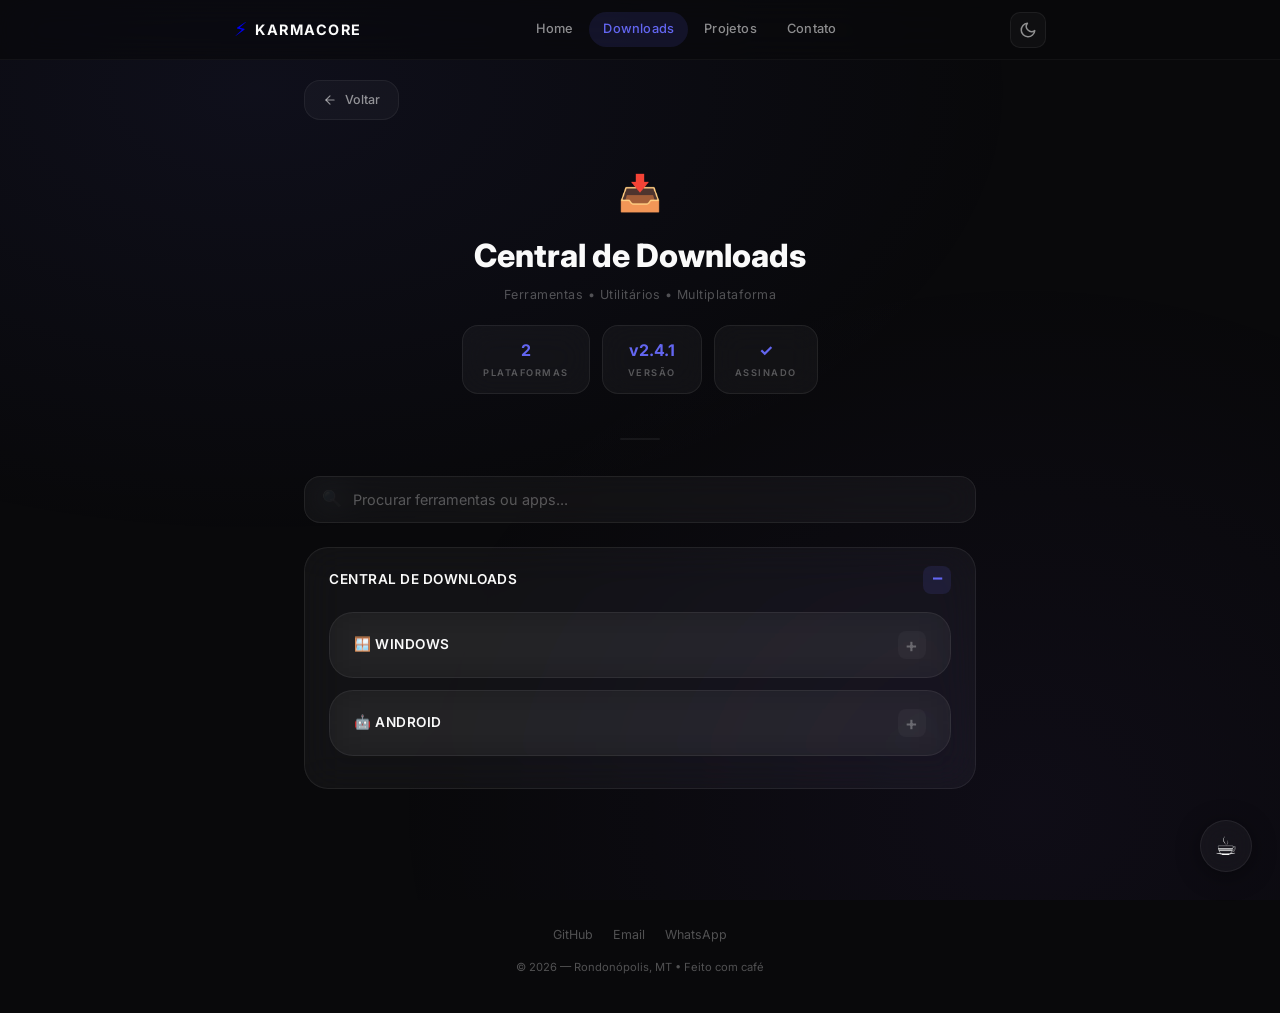
==== commit c2527c29: "feat: complete visual redesign - clean modern minimal, remove cyberpunk" ====
--- a/downloads.html
+++ b/downloads.html
@@ -6,119 +6,91 @@
     <title>Downloads | KARMACORE</title>
     <meta name="description" content="Central de downloads do Karmacore — ferramentas e utilitários para Windows e Android.">
     <meta property="og:title" content="Downloads | KARMACORE">
-    <meta property="og:description" content="Central de downloads — ferramentas e utilitários para Windows e Android.">
     <meta property="og:type" content="website">
-    <meta property="og:url" content="https://micaelsan.com/downloads.html">
-    <meta name="theme-color" content="#05050f">
+    <meta name="theme-color" content="#09090b">
     <link rel="icon" href="data:image/svg+xml,<svg xmlns='http://www.w3.org/2000/svg' viewBox='0 0 100 100'><text y='.9em' font-size='90'>⚡</text></svg>">
     <link rel="preconnect" href="https://fonts.googleapis.com">
     <link rel="preconnect" href="https://fonts.gstatic.com" crossorigin>
-    <link href="https://fonts.googleapis.com/css2?family=Orbitron:wght@500;700;900&family=Roboto+Mono:wght@300;400;500&family=Inter:wght@400;500;600&display=swap" rel="stylesheet">
+    <link href="https://fonts.googleapis.com/css2?family=Inter:wght@400;500;600;700;800&display=swap" rel="stylesheet">
     <link rel="stylesheet" href="style.css">
     <style>
         .dl-hero {
             text-align: center;
-            padding: 30px 0 10px;
+            padding: 20px 0 8px;
         }
         .dl-hero-icon {
-            font-size: 2.5rem;
+            font-size: 2.2rem;
             display: block;
-            margin-bottom: 12px;
-            filter: drop-shadow(0 0 16px rgba(0, 240, 255, 0.4));
+            margin-bottom: 10px;
         }
         .dl-hero h1 {
-            font-family: 'Orbitron', sans-serif;
-            font-size: clamp(1.6rem, 5vw, 2.2rem);
-            font-weight: 700;
-            background: linear-gradient(135deg, var(--neon-cyan), var(--neon-purple));
-            -webkit-background-clip: text; background-clip: text; color: transparent;
-            margin-bottom: 6px;
+            font-size: clamp(1.4rem, 5vw, 2rem);
+            font-weight: 800;
+            color: var(--text);
+            margin-bottom: 4px;
         }
         .dl-hero p {
-            font-family: 'Roboto Mono', monospace;
             font-size: 0.78rem;
-            color: var(--text-dim);
-            letter-spacing: 1px;
+            color: var(--text-tertiary);
+            letter-spacing: 0.5px;
         }
         .dl-stats {
             display: flex;
             justify-content: center;
-            gap: 24px;
+            gap: 12px;
             margin-top: 20px;
             flex-wrap: wrap;
         }
         .dl-stat {
             text-align: center;
-            padding: 14px 24px;
-            background: var(--glass);
-            backdrop-filter: blur(16px) saturate(150%);
-            -webkit-backdrop-filter: blur(16px) saturate(150%);
+            padding: 12px 20px;
+            background: var(--glass-bg);
+            backdrop-filter: blur(16px);
+            -webkit-backdrop-filter: blur(16px);
             border: 1px solid var(--glass-border);
-            border-radius: var(--radius-md);
-            min-width: 110px;
-            box-shadow: var(--shadow-glass);
-            position: relative;
-            overflow: hidden;
-        }
-        .dl-stat::before {
-            content: "";
-            position: absolute;
-            top: 0; left: 0; right: 0;
-            height: 1px;
-            background: linear-gradient(90deg, transparent, rgba(255,255,255,0.08), transparent);
-            pointer-events: none;
+            border-radius: var(--radius);
+            min-width: 100px;
         }
         .dl-stat-value {
-            font-family: 'Orbitron', sans-serif;
-            font-size: 1.1rem;
+            font-size: 1rem;
             font-weight: 700;
-            color: var(--neon-cyan);
+            color: var(--accent);
         }
         .dl-stat-label {
-            font-family: 'Roboto Mono', monospace;
-            font-size: 0.6rem;
-            color: var(--text-dim);
-            letter-spacing: 1px;
+            font-size: 0.58rem;
+            font-weight: 600;
+            color: var(--text-tertiary);
+            letter-spacing: 1.5px;
+            text-transform: uppercase;
             margin-top: 2px;
         }
         .back-link {
             display: inline-flex;
             align-items: center;
             gap: 8px;
-            padding: 10px 20px;
-            background: rgba(255, 255, 255, 0.03);
-            backdrop-filter: blur(12px);
-            -webkit-backdrop-filter: blur(12px);
-            border: 1px solid rgba(255, 255, 255, 0.06);
-            border-radius: var(--radius-md);
-            color: var(--text-dim);
+            padding: 9px 18px;
+            background: var(--surface);
+            border: 1px solid var(--surface-border);
+            border-radius: var(--radius);
+            color: var(--text-secondary);
             text-decoration: none;
-            font-family: 'Roboto Mono', monospace;
-            font-size: 0.75rem;
-            letter-spacing: 0.5px;
-            transition: all 0.4s cubic-bezier(0.4, 0, 0.2, 1);
-            margin-bottom: 30px;
+            font-size: 0.78rem;
+            font-weight: 500;
+            transition: all 0.3s var(--ease);
+            margin-bottom: 24px;
         }
         .back-link:hover {
-            color: var(--neon-cyan);
-            border-color: rgba(0, 240, 255, 0.15);
-            background: rgba(0, 240, 255, 0.04);
-            transform: translateX(-4px);
+            color: var(--accent);
+            border-color: var(--accent);
+            transform: translateX(-3px);
         }
         @media (max-width: 480px) {
-            .dl-stats { gap: 12px; }
-            .dl-stat { min-width: 90px; padding: 10px 16px; }
+            .dl-stats { gap: 8px; }
+            .dl-stat { min-width: 85px; padding: 10px 14px; }
         }
     </style>
 </head>
 <body>
-
-    <canvas id="matrix" style="position:fixed;inset:0;z-index:0;opacity:0.06;pointer-events:none;"></canvas>
-
-    <!-- Liquid Glass Orbs -->
-    <div class="liquid-orb"></div>
-    <div class="liquid-orb"></div>
-    <div class="liquid-orb"></div>
 
     <!-- NAVBAR -->
     <nav id="navbar">
@@ -127,14 +99,12 @@
                 <span class="nav-logo-icon">⚡</span>
                 <span class="nav-logo-text">KARMACORE</span>
             </a>
-
             <div class="nav-center">
                 <a href="index.html" class="nav-link">Home</a>
                 <a href="#downloads" class="nav-link active">Downloads</a>
                 <a href="index.html#projects" class="nav-link">Projetos</a>
                 <a href="index.html#contact" class="nav-link">Contato</a>
             </div>
-
             <div class="nav-right">
                 <button class="theme-toggle" id="theme-toggle" title="Alternar tema" onclick="toggleTheme()">
                     <svg class="icon-moon" width="18" height="18" viewBox="0 0 24 24" fill="none" stroke="currentColor" stroke-width="2" stroke-linecap="round" stroke-linejoin="round"><path d="M21 12.79A9 9 0 1 1 11.21 3 7 7 0 0 0 21 12.79z"></path></svg>
@@ -159,33 +129,31 @@
 
         <a href="index.html" class="back-link">
             <svg width="14" height="14" viewBox="0 0 24 24" fill="none" stroke="currentColor" stroke-width="2" stroke-linecap="round" stroke-linejoin="round"><line x1="19" y1="12" x2="5" y2="12"></line><polyline points="12 19 5 12 12 5"></polyline></svg>
-            Voltar ao portfólio
+            Voltar
         </a>
 
-        <!-- DOWNLOAD HERO -->
         <header class="dl-hero">
             <span class="dl-hero-icon">📥</span>
-            <h1>CENTRAL DE DOWNLOADS</h1>
+            <h1>Central de Downloads</h1>
             <p>Ferramentas &bull; Utilitários &bull; Multiplataforma</p>
             <div class="dl-stats">
                 <div class="dl-stat">
                     <div class="dl-stat-value">2</div>
-                    <div class="dl-stat-label">PLATAFORMAS</div>
+                    <div class="dl-stat-label">Plataformas</div>
                 </div>
                 <div class="dl-stat">
                     <div class="dl-stat-value">v2.4.1</div>
-                    <div class="dl-stat-label">VERSÃO ATUAL</div>
+                    <div class="dl-stat-label">Versão</div>
                 </div>
                 <div class="dl-stat">
                     <div class="dl-stat-value">✓</div>
-                    <div class="dl-stat-label">ASSINADO</div>
+                    <div class="dl-stat-label">Assinado</div>
                 </div>
             </div>
         </header>
 
         <div class="divider"></div>
 
-        <!-- DOWNLOADS CONTENT -->
         <section id="downloads" class="section">
             <div class="search-box">
                 <span class="search-icon">🔍</span>
@@ -198,7 +166,6 @@
                     <span class="toggle-icon">+</span>
                 </div>
                 <div class="content" id="main-content">
-
                     <div class="folder">
                         <div class="folder-header" onclick="toggleFolder(this)">
                             🪟 WINDOWS
@@ -214,7 +181,6 @@
                             </a>
                         </div>
                     </div>
-
                     <div class="folder">
                         <div class="folder-header" onclick="toggleFolder(this)">
                             🤖 ANDROID
@@ -230,15 +196,12 @@
                             </a>
                         </div>
                     </div>
-
                     <div id="no-results">
                         Nenhum resultado encontrado para "<span id="search-term"></span>"
                     </div>
-
                 </div>
             </div>
         </section>
-
     </div>
 
     <!-- Coffee button -->
@@ -253,11 +216,11 @@
             <div class="pix-box">
                 <span id="pix-key" data-pix="1ad6a146-8d7e-4521-a96a-fde7ccd602ac">1ad6a146-8d7e-4521-a96a-fde7ccd602ac</span>
                 <button id="copy-btn" onclick="copyPix()" title="Copiar chave PIX">
-                    <svg width="18" height="18" viewBox="0 0 24 24" fill="none" stroke="currentColor" stroke-width="2" stroke-linecap="round" stroke-linejoin="round" id="copy-icon">
+                    <svg width="16" height="16" viewBox="0 0 24 24" fill="none" stroke="currentColor" stroke-width="2" stroke-linecap="round" stroke-linejoin="round" id="copy-icon">
                         <rect x="9" y="9" width="13" height="13" rx="2" ry="2"></rect>
                         <path d="M5 15H4a2 2 0 0 1-2-2V4a2 2 0 0 1 2-2h9a2 2 0 0 1 2 2v1"></path>
                     </svg>
-                    <svg width="18" height="18" viewBox="0 0 24 24" fill="none" stroke="currentColor" stroke-width="2.5" stroke-linecap="round" stroke-linejoin="round" id="check-icon" style="display:none">
+                    <svg width="16" height="16" viewBox="0 0 24 24" fill="none" stroke="currentColor" stroke-width="2.5" stroke-linecap="round" stroke-linejoin="round" id="check-icon" style="display:none">
                         <polyline points="20 6 9 17 4 12"></polyline>
                     </svg>
                 </button>
@@ -273,7 +236,7 @@
             <a href="mailto:sanpedromicael@gmail.com" class="footer-link">Email</a>
             <a href="https://wa.me/5566984447849" target="_blank" rel="noopener" class="footer-link">WhatsApp</a>
         </div>
-        <p class="footer-copy">&copy; 2026 &mdash; Rondonópolis, MT &bull; Feito com neon e café</p>
+        <p class="footer-copy">&copy; 2026 &mdash; Rondonópolis, MT &bull; Feito com café</p>
     </footer>
 
     <script src="script.js"></script>
--- a/style.css
+++ b/style.css
@@ -1,46 +1,38 @@
 /* ═══════════════════════════════════════════════════
-   KARMACORE | Micael San - Liquid Glass Edition
+   KARMACORE | Micael San — Clean Glass
    ═══════════════════════════════════════════════════ */
 
 :root {
-    --neon-cyan: #00f0ff;
-    --neon-pink: #ff00aa;
-    --neon-purple: #c084fc;
-    --neon-green: #00ff88;
-    --bg: #06060e;
-    --bg-solid: #06060e;
-    --glass: rgba(255, 255, 255, 0.04);
-    --glass-border: rgba(255, 255, 255, 0.08);
-    --glass-highlight: rgba(255, 255, 255, 0.12);
-    --glass-hover: rgba(255, 255, 255, 0.07);
-    --glass-blur: 24px;
-    --glass-blur-heavy: 40px;
-    --card: rgba(255, 255, 255, 0.03);
-    --card-solid: #0a0a18;
-    --border: rgba(255, 255, 255, 0.06);
-    --border-hover: rgba(255, 255, 255, 0.15);
-    --glow-cyan: 0 0 30px rgba(0, 240, 255, 0.4);
-    --glow-pink: 0 0 30px rgba(255, 0, 170, 0.3);
-    --text: #e0e7ff;
-    --text-dim: rgba(224, 231, 255, 0.5);
-    --text-bright: #ffffff;
-    --hover-overlay: rgba(255, 255, 255, 0.03);
-    --radius-sm: 14px;
-    --radius-md: 20px;
-    --radius-lg: 28px;
+    --accent: #6366f1;
+    --accent-soft: rgba(99, 102, 241, 0.12);
+    --accent-glow: rgba(99, 102, 241, 0.25);
+    --blue: #3b82f6;
+    --violet: #8b5cf6;
+    --emerald: #10b981;
+    --rose: #f43f5e;
+
+    --bg: #09090b;
+    --bg-subtle: #0f0f12;
+    --surface: rgba(255, 255, 255, 0.03);
+    --surface-hover: rgba(255, 255, 255, 0.05);
+    --surface-border: rgba(255, 255, 255, 0.06);
+    --surface-border-hover: rgba(255, 255, 255, 0.1);
+    --glass-bg: rgba(255, 255, 255, 0.04);
+    --glass-border: rgba(255, 255, 255, 0.07);
+    --glass-blur: 20px;
+
+    --text: #fafafa;
+    --text-secondary: rgba(250, 250, 250, 0.55);
+    --text-tertiary: rgba(250, 250, 250, 0.3);
+
+    --radius: 16px;
+    --radius-lg: 24px;
     --radius-xl: 9999px;
-    --shadow-card: 0 8px 40px rgba(0, 0, 0, 0.4), inset 0 1px 0 rgba(255,255,255,0.05);
-    --shadow-card-hover: 0 20px 60px rgba(0, 0, 0, 0.5), inset 0 1px 0 rgba(255,255,255,0.08);
-    --shadow-glass: 0 4px 30px rgba(0, 0, 0, 0.3), inset 0 1px 0 rgba(255,255,255,0.06);
-    --modal-bg: rgba(3, 3, 12, 0.7);
-    --navbar-bg: rgba(6, 6, 14, 0.6);
-    --mobile-bg: rgba(6, 6, 14, 0.85);
-    --pix-bg: rgba(0, 0, 0, 0.4);
-    --icon-bg: rgba(255, 255, 255, 0.04);
-    --icon-bg-strong: rgba(255, 255, 255, 0.07);
-    --input-color: #ffffff;
-    --input-placeholder: rgba(255, 255, 255, 0.25);
-    --liquid-speed: 8s;
+    --shadow: 0 4px 24px rgba(0, 0, 0, 0.4);
+    --shadow-lg: 0 12px 48px rgba(0, 0, 0, 0.5);
+
+    --ease: cubic-bezier(0.16, 1, 0.3, 1);
+    --ease-spring: cubic-bezier(0.34, 1.56, 0.64, 1);
 }
 
 * { margin: 0; padding: 0; box-sizing: border-box; }
@@ -54,115 +46,46 @@
     min-height: 100%;
     background: var(--bg);
     color: var(--text);
-    font-family: 'Inter', system-ui, sans-serif;
+    font-family: 'Inter', -apple-system, system-ui, sans-serif;
     overflow-x: hidden;
     line-height: 1.6;
-    transition: background 0.6s ease, color 0.6s ease;
-}
-
-/* ── Liquid Glass Background ── */
-body::before,
-body::after {
+    -webkit-font-smoothing: antialiased;
+    -moz-osx-font-smoothing: grayscale;
+    transition: background 0.5s var(--ease), color 0.5s var(--ease);
+}
+
+/* ── Ambient gradient ── */
+body::before {
     content: "";
     position: fixed;
+    inset: 0;
     pointer-events: none;
     z-index: 0;
-}
-
-body::before {
-    inset: 0;
     background:
-        radial-gradient(ellipse 700px 500px at 10% 15%, rgba(0, 240, 255, 0.08), transparent 70%),
-        radial-gradient(ellipse 600px 600px at 90% 85%, rgba(255, 0, 170, 0.06), transparent 70%),
-        radial-gradient(ellipse 500px 400px at 50% 45%, rgba(192, 132, 252, 0.05), transparent 70%);
-}
-
-body::after {
-    inset: 0;
-    background:
-        linear-gradient(rgba(0,240,255,0.015) 1px, transparent 1px),
-        repeating-linear-gradient(0deg, transparent, transparent 4px, rgba(0,0,0,0.06) 4px, rgba(0,0,0,0.06) 5px);
-    background-size: 100% 5px, 100% 100%;
-    opacity: 0.4;
-    animation: scanline 10s linear infinite;
-}
-
-/* Floating liquid orbs */
-.liquid-orb {
-    position: fixed;
-    border-radius: 50%;
-    pointer-events: none;
-    z-index: 0;
-    filter: blur(80px);
-    opacity: 0.5;
-    animation: float-orb var(--liquid-speed) ease-in-out infinite;
-}
-.liquid-orb:nth-child(1) {
-    width: 400px; height: 400px;
-    background: radial-gradient(circle, rgba(0, 240, 255, 0.15), transparent 70%);
-    top: -100px; left: -100px;
-    animation-duration: 12s;
-}
-.liquid-orb:nth-child(2) {
-    width: 350px; height: 350px;
-    background: radial-gradient(circle, rgba(255, 0, 170, 0.12), transparent 70%);
-    bottom: -80px; right: -80px;
-    animation-duration: 15s;
-    animation-delay: -3s;
-}
-.liquid-orb:nth-child(3) {
-    width: 300px; height: 300px;
-    background: radial-gradient(circle, rgba(192, 132, 252, 0.1), transparent 70%);
-    top: 40%; left: 60%;
-    animation-duration: 18s;
-    animation-delay: -7s;
-}
-
-@keyframes float-orb {
-    0%, 100% { transform: translate(0, 0) scale(1); }
-    25% { transform: translate(60px, -40px) scale(1.1); }
-    50% { transform: translate(-30px, 50px) scale(0.95); }
-    75% { transform: translate(40px, 20px) scale(1.05); }
-}
-
-@keyframes scanline {
-    0% { background-position: 0 0; }
-    100% { background-position: 0 100px; }
-}
-
-/* ═══════════════ GLASS MIXIN HELPER ═══════════════ */
-/* Applied to glass elements */
-.glass {
-    background: var(--glass);
-    backdrop-filter: blur(var(--glass-blur)) saturate(150%);
-    -webkit-backdrop-filter: blur(var(--glass-blur)) saturate(150%);
-    border: 1px solid var(--glass-border);
-    box-shadow: var(--shadow-glass), inset 0 1px 0 rgba(255,255,255,0.06);
+        radial-gradient(ellipse 60% 50% at 20% 10%, rgba(99, 102, 241, 0.07), transparent),
+        radial-gradient(ellipse 50% 60% at 80% 90%, rgba(139, 92, 246, 0.05), transparent);
 }
 
 /* ═══════════════ NAVBAR ═══════════════ */
 #navbar {
     position: fixed;
-    top: 0;
-    left: 0;
-    right: 0;
-    height: 64px;
+    top: 0; left: 0; right: 0;
+    height: 60px;
     z-index: 5000;
-    background: var(--navbar-bg);
+    background: rgba(9, 9, 11, 0.7);
     backdrop-filter: blur(20px) saturate(180%);
     -webkit-backdrop-filter: blur(20px) saturate(180%);
-    border-bottom: 1px solid rgba(255, 255, 255, 0.06);
-    box-shadow: 0 4px 30px rgba(0, 0, 0, 0.3), inset 0 -1px 0 rgba(255,255,255,0.03);
-    transition: all 0.5s ease;
+    border-bottom: 1px solid rgba(255, 255, 255, 0.04);
+    transition: all 0.5s var(--ease);
 }
 .nav-inner {
-    max-width: 900px;
+    max-width: 860px;
     margin: 0 auto;
     height: 100%;
     display: flex;
     align-items: center;
     justify-content: space-between;
-    padding: 0 20px;
+    padding: 0 24px;
 }
 
 /* Logo */
@@ -174,95 +97,70 @@
     flex-shrink: 0;
 }
 .nav-logo-icon {
-    font-size: 1.3rem;
-    filter: drop-shadow(0 0 8px rgba(0, 240, 255, 0.6));
+    font-size: 1.2rem;
 }
 .nav-logo-text {
-    font-family: 'Orbitron', sans-serif;
-    font-size: 0.95rem;
+    font-family: 'Inter', sans-serif;
+    font-size: 0.9rem;
     font-weight: 700;
-    letter-spacing: 2px;
-    background: linear-gradient(135deg, var(--neon-cyan), var(--neon-purple));
-    -webkit-background-clip: text;
-    background-clip: text;
-    color: transparent;
-}
-
-/* Desktop links */
+    letter-spacing: 1.5px;
+    color: var(--text);
+}
+
+/* Nav links */
 .nav-center {
     display: flex;
     align-items: center;
     gap: 2px;
 }
 .nav-link {
-    padding: 8px 16px;
+    padding: 7px 14px;
     border-radius: var(--radius-xl);
     text-decoration: none;
-    color: var(--text-dim);
-    font-family: 'Roboto Mono', monospace;
-    font-size: 0.72rem;
-    letter-spacing: 0.5px;
-    transition: all 0.4s cubic-bezier(0.4, 0, 0.2, 1);
-    position: relative;
+    color: var(--text-secondary);
+    font-size: 0.8rem;
+    font-weight: 500;
+    letter-spacing: 0.2px;
+    transition: all 0.3s var(--ease);
 }
 .nav-link:hover {
-    color: var(--text-bright);
-    background: var(--glass-hover);
-    backdrop-filter: blur(10px);
-    -webkit-backdrop-filter: blur(10px);
+    color: var(--text);
+    background: var(--surface-hover);
 }
 .nav-link.active {
-    color: var(--neon-cyan);
-    background: rgba(0, 240, 255, 0.08);
-    backdrop-filter: blur(10px);
-    -webkit-backdrop-filter: blur(10px);
-    font-weight: 500;
-    box-shadow: 0 0 20px rgba(0, 240, 255, 0.15), inset 0 0 12px rgba(0, 240, 255, 0.05);
-    border: 1px solid rgba(0, 240, 255, 0.15);
-}
-
-/* Right side wrapper */
+    color: var(--accent);
+    background: var(--accent-soft);
+}
+
+/* Right side */
 .nav-right {
     display: flex;
     align-items: center;
-    gap: 10px;
-}
-
-/* Theme toggle - glass button */
+    gap: 8px;
+}
+
+/* Theme toggle */
 .theme-toggle {
-    width: 40px;
-    height: 40px;
+    width: 36px; height: 36px;
     display: flex;
     align-items: center;
     justify-content: center;
-    background: rgba(255, 255, 255, 0.04);
-    backdrop-filter: blur(12px);
-    -webkit-backdrop-filter: blur(12px);
-    border: 1px solid rgba(255, 255, 255, 0.08);
-    border-radius: 12px;
+    background: var(--surface);
+    border: 1px solid var(--surface-border);
+    border-radius: 10px;
     cursor: pointer;
-    color: var(--text);
-    transition: all 0.4s cubic-bezier(0.4, 0, 0.2, 1);
+    color: var(--text-secondary);
+    transition: all 0.3s var(--ease);
     flex-shrink: 0;
-    position: relative;
-    z-index: 1;
     font-size: 0;
-    box-shadow: inset 0 1px 0 rgba(255,255,255,0.06), 0 4px 16px rgba(0,0,0,0.2);
 }
 .theme-toggle:hover {
-    color: var(--neon-cyan);
-    background: rgba(0, 240, 255, 0.1);
-    border-color: rgba(0, 240, 255, 0.2);
-    box-shadow: 0 0 20px rgba(0, 240, 255, 0.2), inset 0 1px 0 rgba(255,255,255,0.08);
-    transform: scale(1.05);
-}
-.theme-toggle:active {
-    transform: scale(0.95);
-}
-.theme-toggle svg {
-    transition: all 0.4s cubic-bezier(0.4, 0, 0.2, 1);
-    pointer-events: none;
-}
+    color: var(--text);
+    background: var(--surface-hover);
+    border-color: var(--surface-border-hover);
+}
+.theme-toggle:active { transform: scale(0.92); }
+.theme-toggle svg { transition: all 0.3s var(--ease); pointer-events: none; }
 
 /* Burger */
 .nav-burger {
@@ -270,83 +168,67 @@
     flex-direction: column;
     justify-content: center;
     gap: 5px;
-    width: 38px;
-    height: 38px;
+    width: 36px; height: 36px;
     padding: 8px 6px;
-    background: rgba(255, 255, 255, 0.04);
-    backdrop-filter: blur(12px);
-    -webkit-backdrop-filter: blur(12px);
-    border: 1px solid rgba(255, 255, 255, 0.06);
-    border-radius: 12px;
+    background: var(--surface);
+    border: 1px solid var(--surface-border);
+    border-radius: 10px;
     cursor: pointer;
-    box-shadow: inset 0 1px 0 rgba(255,255,255,0.06);
-    transition: all 0.4s ease;
+    transition: all 0.3s var(--ease);
 }
 .nav-burger span {
     display: block;
     width: 100%;
-    height: 2px;
-    background: var(--text-dim);
+    height: 1.5px;
+    background: var(--text-secondary);
     border-radius: 2px;
-    transition: all 0.4s cubic-bezier(0.4, 0, 0.2, 1);
+    transition: all 0.3s var(--ease);
 }
 .nav-burger.open span:nth-child(1) {
-    transform: translateY(7px) rotate(45deg);
-    background: var(--neon-cyan);
-}
-.nav-burger.open span:nth-child(2) {
-    opacity: 0;
-}
+    transform: translateY(6.5px) rotate(45deg);
+    background: var(--accent);
+}
+.nav-burger.open span:nth-child(2) { opacity: 0; }
 .nav-burger.open span:nth-child(3) {
-    transform: translateY(-7px) rotate(-45deg);
-    background: var(--neon-cyan);
+    transform: translateY(-6.5px) rotate(-45deg);
+    background: var(--accent);
 }
 
 /* Mobile menu */
 .mobile-menu {
     display: none;
     position: fixed;
-    top: 64px;
-    left: 0;
-    right: 0;
+    top: 60px; left: 0; right: 0;
     z-index: 4999;
-    background: var(--mobile-bg);
+    background: rgba(9, 9, 11, 0.9);
     backdrop-filter: blur(30px) saturate(180%);
     -webkit-backdrop-filter: blur(30px) saturate(180%);
-    border-bottom: 1px solid rgba(255, 255, 255, 0.06);
+    border-bottom: 1px solid rgba(255,255,255,0.04);
     padding: 8px 16px 16px;
     flex-direction: column;
     gap: 2px;
-    transition: all 0.5s ease;
-    box-shadow: 0 20px 40px rgba(0,0,0,0.3);
-}
-.mobile-menu.open {
-    display: flex;
-}
+}
+.mobile-menu.open { display: flex; }
 .mm-link {
-    padding: 14px 18px;
-    border-radius: 14px;
+    padding: 14px 16px;
+    border-radius: 12px;
     text-decoration: none;
-    color: var(--text-dim);
-    font-family: 'Inter', system-ui, sans-serif;
-    font-size: 0.95rem;
+    color: var(--text-secondary);
+    font-size: 0.9rem;
     font-weight: 500;
-    transition: all 0.3s cubic-bezier(0.4, 0, 0.2, 1);
-    background: transparent;
+    transition: all 0.3s var(--ease);
 }
 .mm-link:hover {
-    color: var(--text-bright);
-    background: rgba(0, 240, 255, 0.06);
-    backdrop-filter: blur(8px);
-    -webkit-backdrop-filter: blur(8px);
+    color: var(--text);
+    background: var(--surface-hover);
 }
 
 /* ── Container ── */
 .container {
-    max-width: 740px;
+    max-width: 720px;
     width: 100%;
     margin: 0 auto;
-    padding: 84px 20px 24px;
+    padding: 80px 24px 32px;
     position: relative;
     z-index: 10;
 }
@@ -354,754 +236,518 @@
 /* ═══════════════ HERO ═══════════════ */
 .hero {
     text-align: center;
-    padding: 50px 0 16px;
+    padding: 48px 0 12px;
 }
 .title {
-    font-family: 'Orbitron', sans-serif;
-    font-size: clamp(2.8rem, 12vw, 5.5rem);
-    font-weight: 900;
-    letter-spacing: -1px;
-    background: linear-gradient(135deg, var(--neon-cyan) 0%, var(--neon-pink) 40%, var(--neon-purple) 70%, var(--neon-cyan) 100%);
-    background-size: 300% 300%;
+    font-family: 'Inter', sans-serif;
+    font-size: clamp(2.4rem, 10vw, 4rem);
+    font-weight: 800;
+    letter-spacing: -1.5px;
+    color: var(--text);
+    line-height: 1.1;
+    cursor: default;
+    transition: all 0.5s var(--ease);
+}
+.title-accent {
+    background: linear-gradient(135deg, var(--accent), var(--violet));
     -webkit-background-clip: text;
     background-clip: text;
     color: transparent;
-    animation: glitch 4s ease-in-out infinite, rainbow 6s linear infinite;
-    cursor: pointer;
+}
+.subtitle {
+    font-size: 0.9rem;
+    color: var(--text-secondary);
+    margin-top: 12px;
+    letter-spacing: 0.5px;
+}
+
+/* ── Divider ── */
+.divider {
+    width: 40px;
+    height: 2px;
+    background: var(--surface-border);
+    border-radius: 2px;
+    margin: 36px auto;
+}
+
+/* ═══════════════ SECTIONS ═══════════════ */
+.section { margin-bottom: 48px; }
+.section-label {
+    font-size: 0.7rem;
+    font-weight: 600;
+    letter-spacing: 2px;
+    text-transform: uppercase;
+    color: var(--accent);
+    opacity: 0.6;
+    margin-bottom: 20px;
+    padding-left: 2px;
+}
+
+/* ═══════════════ ABOUT ═══════════════ */
+.about-card {
+    background: var(--glass-bg);
+    backdrop-filter: blur(var(--glass-blur)) saturate(150%);
+    -webkit-backdrop-filter: blur(var(--glass-blur)) saturate(150%);
+    border: 1px solid var(--glass-border);
+    border-radius: var(--radius-lg);
+    padding: 40px 32px;
+    text-align: center;
+    transition: all 0.5s var(--ease);
     position: relative;
-    display: inline-block;
-    filter: drop-shadow(0 0 30px rgba(0, 240, 255, 0.3)) drop-shadow(0 0 60px rgba(255, 0, 170, 0.15));
-}
-@keyframes glitch {
-    0%, 100% { transform: translate(0); }
-    2% { transform: translate(-2px, 1px); }
-    4% { transform: translate(2px, -1px); }
-    6% { transform: translate(-1px, 2px); }
-    8% { transform: translate(0); }
-}
-@keyframes rainbow {
-    0% { background-position: 0% 50%; }
+    overflow: hidden;
+}
+.about-card:hover {
+    border-color: var(--surface-border-hover);
+    transform: translateY(-4px);
+    box-shadow: var(--shadow-lg);
+}
+.about-avatar {
+    width: 88px; height: 88px;
+    border-radius: 50%;
+    border: 2px solid var(--glass-border);
+    margin: 0 auto 18px;
+    object-fit: cover;
+    position: relative; z-index: 1;
+    transition: all 0.5s var(--ease);
+}
+.about-card:hover .about-avatar {
+    border-color: var(--accent);
+    box-shadow: 0 0 0 4px var(--accent-soft);
+    transform: scale(1.04);
+}
+.about-name {
+    font-size: 1.3rem;
+    font-weight: 700;
+    color: var(--text);
+    margin-bottom: 2px;
+    position: relative; z-index: 1;
+}
+.about-role {
+    font-size: 0.75rem;
+    font-weight: 600;
+    color: var(--accent);
+    letter-spacing: 2px;
+    text-transform: uppercase;
+    margin-bottom: 18px;
+    position: relative; z-index: 1;
+}
+.about-bio {
+    font-size: 0.88rem;
+    line-height: 1.8;
+    color: var(--text-secondary);
+    max-width: 460px;
+    margin: 0 auto;
+    position: relative; z-index: 1;
+}
+.about-stats {
+    display: flex;
+    justify-content: center;
+    gap: 32px;
+    margin-top: 28px;
+    position: relative; z-index: 1;
+}
+.about-stat { text-align: center; }
+.about-stat-value {
+    font-size: 1.3rem;
+    font-weight: 700;
+    color: var(--accent);
+}
+.about-stat-label {
+    font-size: 0.6rem;
+    font-weight: 600;
+    color: var(--text-tertiary);
+    letter-spacing: 1.5px;
+    text-transform: uppercase;
+    margin-top: 2px;
+}
+
+/* ═══════════════ DOWNLOAD CARD ═══════════════ */
+.dl-card {
+    display: block;
+    position: relative;
+    padding: 2px;
+    border-radius: var(--radius-lg);
+    background: linear-gradient(135deg, var(--accent), var(--violet), var(--blue));
+    background-size: 200% 200%;
+    animation: dl-shift 6s ease infinite;
+    text-decoration: none;
+    color: var(--text);
+    transition: all 0.5s var(--ease);
+}
+@keyframes dl-shift {
+    0%, 100% { background-position: 0% 50%; }
     50% { background-position: 100% 50%; }
-    100% { background-position: 0% 50%; }
-}
-.title::before,
-.title::after {
-    content: "KARMACORE";
+}
+.dl-card:hover {
+    transform: translateY(-4px);
+    box-shadow: 0 8px 32px rgba(99, 102, 241, 0.2);
+}
+.dl-card-glow {
     position: absolute;
-    top: 0; left: 0;
-    font-family: inherit;
-    font-size: inherit;
-    font-weight: inherit;
-    letter-spacing: inherit;
-    -webkit-background-clip: text;
-    background-clip: text;
-    color: transparent;
+    inset: -2px;
+    border-radius: var(--radius-lg);
+    background: linear-gradient(135deg, var(--accent-soft), transparent);
+    filter: blur(16px);
     pointer-events: none;
-}
-.title::before {
-    background: linear-gradient(90deg, var(--neon-cyan), transparent);
-    -webkit-background-clip: text; background-clip: text; color: transparent;
     opacity: 0;
-    animation: glitch-before 4s ease-in-out infinite;
-}
-.title::after {
-    background: linear-gradient(90deg, transparent, var(--neon-pink));
-    -webkit-background-clip: text; background-clip: text; color: transparent;
+    transition: opacity 0.5s var(--ease);
+}
+.dl-card:hover .dl-card-glow { opacity: 1; }
+.dl-card-body {
+    display: flex;
+    align-items: center;
+    gap: 18px;
+    padding: 22px 26px;
+    background: var(--bg-subtle);
+    border-radius: calc(var(--radius-lg) - 2px);
+    position: relative;
+    overflow: hidden;
+}
+.dl-card-icon {
+    width: 50px; height: 50px;
+    display: flex; align-items: center; justify-content: center;
+    border-radius: 14px;
+    background: var(--accent-soft);
+    color: var(--accent);
+    flex-shrink: 0;
+    transition: all 0.4s var(--ease);
+}
+.dl-card:hover .dl-card-icon {
+    background: rgba(99, 102, 241, 0.2);
+    transform: scale(1.05);
+}
+.dl-card-text { flex: 1; }
+.dl-card-title {
+    font-size: 0.95rem;
+    font-weight: 600;
+    color: var(--text);
+    margin-bottom: 2px;
+}
+.dl-card-sub {
+    font-size: 0.72rem;
+    color: var(--text-tertiary);
+    letter-spacing: 0.3px;
+}
+.dl-card-go {
+    width: 36px; height: 36px;
+    display: flex; align-items: center; justify-content: center;
+    border-radius: 50%;
+    background: var(--surface);
+    border: 1px solid var(--surface-border);
+    color: var(--accent);
+    flex-shrink: 0;
     opacity: 0;
-    animation: glitch-after 4s ease-in-out infinite;
-}
-@keyframes glitch-before {
-    0%, 100% { opacity: 0; transform: translate(0); }
-    2% { opacity: 0.8; transform: translate(-3px, 0); }
-    3% { opacity: 0; transform: translate(0); }
-}
-@keyframes glitch-after {
-    0%, 100% { opacity: 0; transform: translate(0); }
-    2.5% { opacity: 0.8; transform: translate(3px, 0); }
-    3.5% { opacity: 0; transform: translate(0); }
-}
-.subtitle {
-    font-family: 'Roboto Mono', monospace;
-    font-size: 0.95rem;
-    letter-spacing: 3px;
-    opacity: 0.6;
-    margin-top: 12px;
-    color: var(--text-dim);
-}
-
-/* ── Divider - liquid line ── */
-.divider {
-    width: 80px;
-    height: 2px;
-    background: linear-gradient(90deg, transparent, var(--neon-cyan), var(--neon-pink), transparent);
-    border-radius: 2px;
-    margin: 40px auto;
-    opacity: 0.4;
-    position: relative;
-}
-.divider::after {
-    content: "";
-    position: absolute;
-    inset: -2px 0;
-    background: linear-gradient(90deg, transparent, var(--neon-cyan), var(--neon-pink), transparent);
-    filter: blur(8px);
-    border-radius: 4px;
-}
-
-/* ═══════════════ SECTIONS ═══════════════ */
-.section { margin-bottom: 52px; }
-.section-label {
-    font-family: 'Roboto Mono', monospace;
-    font-size: 0.7rem;
-    letter-spacing: 3px;
-    text-transform: uppercase;
-    color: var(--neon-cyan);
-    opacity: 0.45;
-    margin-bottom: 20px;
-    padding-left: 4px;
-    display: flex;
-    align-items: center;
-    gap: 12px;
-}
-.section-label::after {
-    content: "";
-    flex: 1;
-    height: 1px;
-    background: linear-gradient(90deg, var(--glass-border), transparent);
+    transform: translateX(-6px);
+    transition: all 0.4s var(--ease);
+}
+.dl-card:hover .dl-card-go {
+    opacity: 1;
+    transform: translateX(0);
 }
 
 /* ═══════════════ SEARCH ═══════════════ */
-.search-box {
-    position: relative;
-    margin-bottom: 24px;
-}
+.search-box { position: relative; margin-bottom: 24px; }
 #search {
     width: 100%;
-    padding: 16px 24px 16px 52px;
-    background: rgba(255, 255, 255, 0.03);
-    backdrop-filter: blur(20px) saturate(150%);
-    -webkit-backdrop-filter: blur(20px) saturate(150%);
-    border: 1px solid rgba(255, 255, 255, 0.06);
-    border-radius: var(--radius-xl);
-    font-size: 0.95rem;
+    padding: 14px 20px 14px 48px;
+    background: var(--glass-bg);
+    backdrop-filter: blur(16px);
+    -webkit-backdrop-filter: blur(16px);
+    border: 1px solid var(--glass-border);
+    border-radius: var(--radius);
+    font-size: 0.9rem;
     font-family: 'Inter', system-ui, sans-serif;
-    color: var(--input-color);
-    transition: all 0.5s cubic-bezier(0.4, 0, 0.2, 1);
-    box-shadow: inset 0 1px 0 rgba(255,255,255,0.04), 0 4px 20px rgba(0,0,0,0.2);
-}
-#search::placeholder { color: var(--input-placeholder); }
+    color: var(--text);
+    transition: all 0.4s var(--ease);
+}
+#search::placeholder { color: var(--text-tertiary); }
 #search:focus {
     outline: none;
-    border-color: rgba(0, 240, 255, 0.2);
-    box-shadow: 0 0 30px rgba(0, 240, 255, 0.15), inset 0 1px 0 rgba(255,255,255,0.06);
-    background: rgba(255, 255, 255, 0.05);
+    border-color: var(--accent);
+    box-shadow: 0 0 0 3px var(--accent-soft);
 }
 .search-icon {
     position: absolute;
-    left: 20px;
-    top: 50%;
+    left: 18px; top: 50%;
     transform: translateY(-50%);
-    font-size: 1.2rem;
-    color: var(--neon-cyan);
-    opacity: 0.4;
-}
-
-/* ═══════════════ ABOUT ═══════════════ */
-.about-card {
-    background: rgba(255, 255, 255, 0.025);
-    backdrop-filter: blur(var(--glass-blur)) saturate(160%);
-    -webkit-backdrop-filter: blur(var(--glass-blur)) saturate(160%);
-    border: 1px solid rgba(255, 255, 255, 0.06);
-    border-radius: var(--radius-lg);
-    padding: 44px 36px;
-    box-shadow: var(--shadow-card);
-    text-align: center;
-    transition: all 0.5s cubic-bezier(0.4, 0, 0.2, 1);
-    position: relative;
-    overflow: hidden;
-}
-.about-card::before {
-    content: "";
-    position: absolute;
-    top: 0; left: 0; right: 0;
-    height: 140px;
-    background: linear-gradient(135deg, rgba(0, 240, 255, 0.06), rgba(192, 132, 252, 0.04), rgba(255, 0, 170, 0.03));
-    pointer-events: none;
-    border-radius: var(--radius-lg) var(--radius-lg) 0 0;
-}
-.about-card::after {
-    content: "";
-    position: absolute;
-    top: 0; left: 0; right: 0;
-    height: 1px;
-    background: linear-gradient(90deg, transparent, rgba(255,255,255,0.1), transparent);
-    pointer-events: none;
-}
-.about-card:hover {
-    border-color: rgba(255, 255, 255, 0.12);
-    transform: translateY(-6px);
-    box-shadow: var(--shadow-card-hover), 0 0 40px rgba(0, 240, 255, 0.08);
-}
-.about-avatar {
-    width: 100px; height: 100px;
-    border-radius: 50%;
-    border: 3px solid rgba(0, 240, 255, 0.5);
-    box-shadow: 0 0 30px rgba(0, 240, 255, 0.2), 0 0 60px rgba(0, 240, 255, 0.1);
-    margin: 0 auto 20px;
-    object-fit: cover;
-    position: relative; z-index: 1;
-    transition: all 0.5s cubic-bezier(0.4, 0, 0.2, 1);
-}
-.about-card:hover .about-avatar {
-    box-shadow: 0 0 40px rgba(0, 240, 255, 0.35), 0 0 80px rgba(0, 240, 255, 0.15);
-    transform: scale(1.08);
-    border-color: rgba(0, 240, 255, 0.7);
-}
-.about-name {
-    font-family: 'Orbitron', sans-serif;
-    font-size: 1.5rem;
-    font-weight: 700;
-    background: linear-gradient(135deg, var(--neon-cyan), var(--neon-purple));
-    -webkit-background-clip: text; background-clip: text; color: transparent;
-    margin-bottom: 4px;
-    position: relative; z-index: 1;
-}
-.about-role {
-    font-family: 'Roboto Mono', monospace;
-    font-size: 0.78rem;
-    color: var(--neon-pink);
-    letter-spacing: 3px;
-    margin-bottom: 22px;
-    position: relative; z-index: 1;
-}
-.about-bio {
-    font-size: 0.92rem;
-    line-height: 1.8;
-    opacity: 0.6;
-    max-width: 480px;
-    margin: 0 auto;
-    position: relative; z-index: 1;
-}
-.about-stats {
-    display: flex;
-    justify-content: center;
-    gap: 36px;
-    margin-top: 32px;
-    position: relative; z-index: 1;
-}
-.about-stat { text-align: center; }
-.about-stat-value {
-    font-family: 'Orbitron', sans-serif;
-    font-size: 1.4rem;
-    font-weight: 700;
-    color: var(--neon-cyan);
-    text-shadow: 0 0 20px rgba(0, 240, 255, 0.3);
-}
-.about-stat-label {
-    font-family: 'Roboto Mono', monospace;
-    font-size: 0.65rem;
-    color: var(--text-dim);
-    letter-spacing: 1px;
-    margin-top: 2px;
-}
-
-/* ═══════════════ DOWNLOAD ACCESS CARD ═══════════════ */
-.dl-access-card {
-    display: flex;
-    align-items: center;
-    gap: 20px;
-    padding: 24px 28px;
-    background: rgba(255, 255, 255, 0.025);
-    backdrop-filter: blur(var(--glass-blur)) saturate(160%);
-    -webkit-backdrop-filter: blur(var(--glass-blur)) saturate(160%);
-    border: 1px solid rgba(255, 255, 255, 0.06);
-    border-radius: var(--radius-lg);
-    text-decoration: none;
-    color: var(--text);
-    transition: all 0.5s cubic-bezier(0.4, 0, 0.2, 1);
-    position: relative;
-    overflow: hidden;
-    box-shadow: var(--shadow-glass);
-}
-.dl-access-card::before {
-    content: "";
-    position: absolute;
-    top: 0; left: 0; right: 0;
-    height: 1px;
-    background: linear-gradient(90deg, transparent, rgba(255,255,255,0.08), transparent);
-    pointer-events: none;
-}
-.dl-access-card::after {
-    content: "";
-    position: absolute;
-    top: 0; left: -100%; right: 0;
-    height: 100%;
-    background: linear-gradient(90deg, transparent, rgba(0, 240, 255, 0.04), transparent);
-    transition: left 0.6s ease;
-}
-.dl-access-card:hover::after {
-    left: 100%;
-}
-.dl-access-card:hover {
-    border-color: rgba(0, 240, 255, 0.15);
-    transform: translateY(-4px);
-    box-shadow: 0 12px 40px rgba(0, 0, 0, 0.3), 0 0 30px rgba(0, 240, 255, 0.1);
-}
-.dl-access-icon {
-    width: 56px; height: 56px;
-    display: flex; align-items: center; justify-content: center;
-    border-radius: 16px;
-    background: rgba(0, 240, 255, 0.06);
-    backdrop-filter: blur(12px);
-    -webkit-backdrop-filter: blur(12px);
-    border: 1px solid rgba(0, 240, 255, 0.12);
-    color: var(--neon-cyan);
-    flex-shrink: 0;
-    transition: all 0.4s ease;
-}
-.dl-access-card:hover .dl-access-icon {
-    background: rgba(0, 240, 255, 0.12);
-    box-shadow: 0 0 20px rgba(0, 240, 255, 0.2);
-    transform: scale(1.05);
-}
-.dl-access-info {
-    flex: 1;
-}
-.dl-access-info strong {
-    display: block;
-    font-family: 'Orbitron', sans-serif;
     font-size: 1rem;
-    font-weight: 600;
-    color: var(--text-bright);
-    margin-bottom: 3px;
-}
-.dl-access-info span {
-    font-family: 'Roboto Mono', monospace;
-    font-size: 0.72rem;
-    color: var(--text-dim);
-    letter-spacing: 0.5px;
-}
-.dl-access-arrow {
-    font-size: 1.4rem;
-    color: var(--neon-cyan);
-    opacity: 0;
-    transform: translateX(-8px);
-    transition: all 0.4s cubic-bezier(0.4, 0, 0.2, 1);
-    flex-shrink: 0;
-}
-.dl-access-card:hover .dl-access-arrow {
-    opacity: 1;
-    transform: translateX(0);
-}
-
-/* Light mode: download access card */
-html.light .dl-access-card {
-    background: rgba(255, 255, 255, 0.55);
-    border-color: rgba(0, 0, 0, 0.05);
-}
-html.light .dl-access-card:hover {
-    border-color: rgba(8, 145, 178, 0.15);
-}
-html.light .dl-access-card::before {
-    background: linear-gradient(90deg, transparent, rgba(255,255,255,0.6), transparent);
-}
-html.light .dl-access-icon {
-    background: rgba(8, 145, 178, 0.08);
-    border-color: rgba(8, 145, 178, 0.15);
-}
-html.light .dl-access-card:hover .dl-access-icon {
-    background: rgba(8, 145, 178, 0.14);
+    color: var(--text-tertiary);
 }
 
 /* ═══════════════ FOLDER / ACCORDION ═══════════════ */
 .folder {
-    background: rgba(255, 255, 255, 0.02);
+    background: var(--glass-bg);
     backdrop-filter: blur(var(--glass-blur)) saturate(150%);
     -webkit-backdrop-filter: blur(var(--glass-blur)) saturate(150%);
-    border: 1px solid rgba(255, 255, 255, 0.05);
+    border: 1px solid var(--glass-border);
     border-radius: var(--radius-lg);
-    margin-bottom: 16px;
+    margin-bottom: 12px;
     overflow: hidden;
-    box-shadow: var(--shadow-glass);
-    transition: all 0.5s cubic-bezier(0.4, 0, 0.2, 1);
-    position: relative;
-}
-.folder::after {
-    content: "";
-    position: absolute;
-    top: 0; left: 0; right: 0;
-    height: 1px;
-    background: linear-gradient(90deg, transparent, rgba(255,255,255,0.08), transparent);
-    pointer-events: none;
-}
-.folder:hover {
-    border-color: rgba(255, 255, 255, 0.1);
-}
+    transition: all 0.4s var(--ease);
+}
+.folder:hover { border-color: var(--surface-border-hover); }
 .folder-header {
-    padding: 22px 26px;
+    padding: 18px 24px;
     cursor: pointer;
     display: flex;
     align-items: center;
     justify-content: space-between;
-    font-family: 'Orbitron', sans-serif;
-    font-size: 1.05rem;
+    font-size: 0.85rem;
     font-weight: 600;
-    letter-spacing: 1px;
+    letter-spacing: 0.5px;
     user-select: none;
-    transition: all 0.4s ease;
-}
-.folder-header:hover { background: rgba(255, 255, 255, 0.02); }
+    transition: background 0.3s var(--ease);
+}
+.folder-header:hover { background: var(--surface-hover); }
 .folder-header .toggle-icon {
-    font-size: 1.4rem;
-    transition: all 0.5s cubic-bezier(0.4, 0, 0.2, 1);
-    color: var(--text-dim);
-    width: 30px; height: 30px;
+    font-size: 1.2rem;
+    color: var(--text-tertiary);
+    width: 28px; height: 28px;
     display: flex; align-items: center; justify-content: center;
-    border-radius: 50%;
-    background: rgba(255, 255, 255, 0.04);
-    backdrop-filter: blur(8px);
-    -webkit-backdrop-filter: blur(8px);
+    border-radius: 8px;
+    background: var(--surface);
+    transition: all 0.4s var(--ease);
 }
 .folder-header.active .toggle-icon {
     transform: rotate(180deg);
-    color: var(--neon-pink);
-    background: rgba(255, 0, 170, 0.1);
-    box-shadow: 0 0 12px rgba(255, 0, 170, 0.15);
+    color: var(--accent);
+    background: var(--accent-soft);
 }
 .content {
     max-height: 0;
     overflow: hidden;
-    transition: max-height 0.6s cubic-bezier(0.4, 0, 0.2, 1), padding 0.5s ease;
-    padding: 0 26px;
+    transition: max-height 0.5s var(--ease), padding 0.4s var(--ease);
+    padding: 0 24px;
 }
 .content.open {
-    max-height: 1200px;
-    padding-bottom: 26px;
-}
-
-/* Download button - liquid glass */
+    max-height: 600px;
+    padding-bottom: 20px;
+}
+
+/* Download button */
 .download-btn {
     display: flex;
     align-items: center;
     gap: 14px;
     width: 100%;
-    padding: 18px 22px;
-    margin: 8px 0;
-    background: rgba(0, 240, 255, 0.03);
-    backdrop-filter: blur(12px);
-    -webkit-backdrop-filter: blur(12px);
-    border: 1px solid rgba(0, 240, 255, 0.1);
-    border-radius: var(--radius-md);
-    color: var(--text-bright);
+    padding: 16px 20px;
+    margin: 6px 0;
+    background: var(--surface);
+    border: 1px solid var(--surface-border);
+    border-radius: var(--radius);
+    color: var(--text);
     text-decoration: none;
     font-weight: 500;
-    font-size: 0.95rem;
-    transition: all 0.4s cubic-bezier(0.4, 0, 0.2, 1);
-    position: relative;
-    overflow: hidden;
-}
-.download-btn::before {
-    content: "";
-    position: absolute;
-    top: 0; left: -100%; right: 0;
-    height: 100%;
-    background: linear-gradient(90deg, transparent, rgba(0, 240, 255, 0.06), transparent);
-    transition: left 0.6s ease;
-}
-.download-btn:hover::before {
-    left: 100%;
+    font-size: 0.9rem;
+    transition: all 0.3s var(--ease);
 }
 .download-btn:hover {
-    background: rgba(0, 240, 255, 0.08);
-    border-color: rgba(0, 240, 255, 0.2);
-    transform: translateX(6px);
-    box-shadow: 0 0 30px rgba(0, 240, 255, 0.2);
-}
-.download-btn .dl-icon { font-size: 1.5rem; flex-shrink: 0; }
-.download-btn .dl-info { font-size: 0.75rem; opacity: 0.45; margin-top: 2px; }
+    background: var(--surface-hover);
+    border-color: var(--surface-border-hover);
+    transform: translateX(4px);
+}
+.download-btn .dl-icon { font-size: 1.3rem; flex-shrink: 0; }
+.download-btn .dl-info { font-size: 0.7rem; color: var(--text-tertiary); margin-top: 2px; }
 
 #no-results {
     display: none;
     text-align: center;
-    padding: 40px 20px;
-    opacity: 0.5;
-    font-size: 0.95rem;
-    color: var(--text-dim);
+    padding: 36px 20px;
+    color: var(--text-tertiary);
+    font-size: 0.88rem;
 }
 
 /* ═══════════════ PROJECTS ═══════════════ */
 .projects-grid {
     display: flex;
     flex-direction: column;
-    gap: 20px;
+    gap: 16px;
 }
 .project-card {
-    background: rgba(255, 255, 255, 0.02);
+    background: var(--glass-bg);
     backdrop-filter: blur(var(--glass-blur)) saturate(150%);
     -webkit-backdrop-filter: blur(var(--glass-blur)) saturate(150%);
-    border: 1px solid rgba(255, 255, 255, 0.05);
+    border: 1px solid var(--glass-border);
     border-radius: var(--radius-lg);
     overflow: hidden;
-    box-shadow: var(--shadow-glass);
-    transition: all 0.5s cubic-bezier(0.4, 0, 0.2, 1);
-    position: relative;
-}
-.project-card::after {
-    content: "";
-    position: absolute;
-    top: 0; left: 0; right: 0;
-    height: 1px;
-    background: linear-gradient(90deg, transparent, rgba(255,255,255,0.08), transparent);
-    pointer-events: none;
-    z-index: 2;
+    transition: all 0.5s var(--ease);
 }
 .project-card:hover {
-    transform: translateY(-8px);
-    border-color: rgba(255, 255, 255, 0.12);
-    box-shadow: 0 24px 60px rgba(0, 0, 0, 0.4), 0 0 40px rgba(255, 0, 170, 0.08);
+    transform: translateY(-4px);
+    border-color: var(--surface-border-hover);
+    box-shadow: var(--shadow-lg);
 }
 .project-img-wrapper { position: relative; overflow: hidden; }
 .project-img {
-    width: 100%; height: 180px;
+    width: 100%; height: 170px;
     object-fit: cover;
-    filter: brightness(0.75) saturate(0.85);
-    transition: all 0.6s cubic-bezier(0.4, 0, 0.2, 1);
+    filter: brightness(0.85);
+    transition: all 0.6s var(--ease);
 }
 .project-card:hover .project-img {
-    filter: brightness(0.95) saturate(1.1);
-    transform: scale(1.06);
+    filter: brightness(1);
+    transform: scale(1.04);
 }
 .project-img-overlay {
     position: absolute; inset: 0;
-    background: linear-gradient(to top, var(--bg-solid) 0%, rgba(6,6,14,0.3) 40%, transparent 70%);
+    background: linear-gradient(to top, var(--bg) 0%, transparent 60%);
     pointer-events: none;
 }
-.project-body { padding: 26px; }
+.project-body { padding: 24px; }
 .project-title {
-    font-family: 'Orbitron', sans-serif;
-    font-size: 1.1rem;
+    font-size: 1rem;
+    font-weight: 700;
+    margin-bottom: 6px;
+    color: var(--text);
+}
+.project-desc {
+    font-size: 0.84rem;
+    color: var(--text-secondary);
+    line-height: 1.65;
+    margin-bottom: 16px;
+}
+.project-tags {
+    display: flex;
+    gap: 6px;
+    flex-wrap: wrap;
+    margin-bottom: 18px;
+}
+.project-tag {
+    font-size: 0.62rem;
     font-weight: 600;
-    margin-bottom: 8px;
-    color: var(--text-bright);
-}
-.project-desc {
-    font-size: 0.88rem;
-    opacity: 0.55;
-    line-height: 1.65;
-    margin-bottom: 18px;
-}
-.project-tags {
+    padding: 4px 10px;
+    background: var(--surface);
+    border: 1px solid var(--surface-border);
+    border-radius: 8px;
+    color: var(--text-secondary);
+    letter-spacing: 0.3px;
+}
+.project-links {
     display: flex;
     gap: 8px;
     flex-wrap: wrap;
-    margin-bottom: 20px;
-}
-.project-tag {
-    font-family: 'Roboto Mono', monospace;
-    font-size: 0.65rem;
-    padding: 5px 12px;
-    background: rgba(192, 132, 252, 0.06);
-    backdrop-filter: blur(8px);
-    -webkit-backdrop-filter: blur(8px);
-    border: 1px solid rgba(192, 132, 252, 0.15);
-    border-radius: var(--radius-sm);
-    color: var(--neon-purple);
-    letter-spacing: 0.5px;
-    transition: all 0.3s ease;
-}
-.project-tag:hover {
-    background: rgba(192, 132, 252, 0.12);
-    border-color: rgba(192, 132, 252, 0.3);
-}
-.project-links {
-    display: flex;
-    gap: 10px;
-    flex-wrap: wrap;
 }
 .project-link {
     display: inline-flex;
     align-items: center;
-    gap: 8px;
-    padding: 10px 20px;
-    border-radius: var(--radius-md);
+    gap: 6px;
+    padding: 9px 18px;
+    border-radius: var(--radius);
     text-decoration: none;
-    font-family: 'Roboto Mono', monospace;
     font-size: 0.78rem;
-    font-weight: 500;
-    transition: all 0.4s cubic-bezier(0.4, 0, 0.2, 1);
+    font-weight: 600;
+    transition: all 0.3s var(--ease);
 }
 .project-link--primary {
-    background: rgba(0, 240, 255, 0.06);
-    backdrop-filter: blur(12px);
-    -webkit-backdrop-filter: blur(12px);
-    border: 1px solid rgba(0, 240, 255, 0.2);
-    color: var(--neon-cyan);
+    background: var(--accent-soft);
+    border: 1px solid rgba(99, 102, 241, 0.2);
+    color: var(--accent);
 }
 .project-link--primary:hover {
-    background: rgba(0, 240, 255, 0.15);
-    box-shadow: 0 0 30px rgba(0, 240, 255, 0.2);
-    transform: translateY(-3px);
-    border-color: rgba(0, 240, 255, 0.35);
-}
-.project-link--secondary {
-    background: rgba(255, 255, 255, 0.03);
-    backdrop-filter: blur(12px);
-    -webkit-backdrop-filter: blur(12px);
-    border: 1px solid rgba(255, 255, 255, 0.08);
-    color: var(--text-dim);
-}
-.project-link--secondary:hover {
-    border-color: rgba(255, 255, 255, 0.18);
-    color: var(--text-bright);
-    transform: translateY(-3px);
+    background: rgba(99, 102, 241, 0.2);
+    transform: translateY(-2px);
 }
 
 /* ═══════════════ SKILLS ═══════════════ */
 .skills-grid {
     display: grid;
-    grid-template-columns: repeat(auto-fill, minmax(130px, 1fr));
-    gap: 12px;
+    grid-template-columns: repeat(auto-fill, minmax(120px, 1fr));
+    gap: 10px;
 }
 .skill-tag {
-    background: rgba(255, 255, 255, 0.025);
-    backdrop-filter: blur(16px) saturate(150%);
-    -webkit-backdrop-filter: blur(16px) saturate(150%);
-    border: 1px solid rgba(255, 255, 255, 0.05);
-    border-radius: var(--radius-md);
-    padding: 18px 14px;
+    background: var(--glass-bg);
+    backdrop-filter: blur(12px);
+    -webkit-backdrop-filter: blur(12px);
+    border: 1px solid var(--glass-border);
+    border-radius: var(--radius);
+    padding: 16px 10px;
     text-align: center;
-    font-family: 'Roboto Mono', monospace;
-    font-size: 0.75rem;
+    font-size: 0.72rem;
     font-weight: 500;
-    color: var(--text-dim);
-    transition: all 0.4s cubic-bezier(0.4, 0, 0.2, 1);
-    position: relative;
-    overflow: hidden;
-}
-.skill-tag::before {
-    content: "";
-    position: absolute;
-    top: 0; left: 0; right: 0;
-    height: 1px;
-    background: linear-gradient(90deg, transparent, rgba(255,255,255,0.06), transparent);
-    pointer-events: none;
+    color: var(--text-secondary);
+    transition: all 0.3s var(--ease);
 }
 .skill-tag:hover {
-    background: rgba(0, 240, 255, 0.06);
-    border-color: rgba(0, 240, 255, 0.15);
-    color: var(--neon-cyan);
-    transform: translateY(-5px);
-    box-shadow: 0 8px 30px rgba(0, 240, 255, 0.15), 0 0 20px rgba(0, 240, 255, 0.1);
-}
-.skill-icon { font-size: 1.6rem; display: block; margin-bottom: 10px; }
+    background: var(--surface-hover);
+    border-color: var(--accent);
+    color: var(--accent);
+    transform: translateY(-3px);
+    box-shadow: 0 4px 16px rgba(99, 102, 241, 0.1);
+}
+.skill-icon { font-size: 1.4rem; display: block; margin-bottom: 8px; }
 
 /* ═══════════════ CONTACT ═══════════════ */
 .contact-card {
-    background: rgba(255, 255, 255, 0.025);
-    backdrop-filter: blur(var(--glass-blur)) saturate(160%);
-    -webkit-backdrop-filter: blur(var(--glass-blur)) saturate(160%);
-    border: 1px solid rgba(255, 255, 255, 0.06);
+    background: var(--glass-bg);
+    backdrop-filter: blur(var(--glass-blur)) saturate(150%);
+    -webkit-backdrop-filter: blur(var(--glass-blur)) saturate(150%);
+    border: 1px solid var(--glass-border);
     border-radius: var(--radius-lg);
-    padding: 44px 30px;
-    box-shadow: var(--shadow-card);
+    padding: 40px 28px;
     text-align: center;
-    position: relative;
-    overflow: hidden;
-    transition: all 0.5s cubic-bezier(0.4, 0, 0.2, 1);
-}
-.contact-card::before {
-    content: "";
-    position: absolute;
-    bottom: 0; left: 0; right: 0;
-    height: 140px;
-    background: linear-gradient(135deg, rgba(255, 0, 170, 0.04), rgba(0, 240, 255, 0.03));
-    pointer-events: none;
-}
-.contact-card::after {
-    content: "";
-    position: absolute;
-    top: 0; left: 0; right: 0;
-    height: 1px;
-    background: linear-gradient(90deg, transparent, rgba(255,255,255,0.08), transparent);
-    pointer-events: none;
+    transition: all 0.5s var(--ease);
+}
+.contact-card:hover {
+    border-color: var(--surface-border-hover);
+    box-shadow: var(--shadow-lg);
 }
 .contact-card h3 {
-    font-family: 'Orbitron', sans-serif;
+    font-size: 1.15rem;
+    font-weight: 700;
+    margin-bottom: 4px;
+    color: var(--text);
+}
+.contact-card > p {
+    color: var(--text-secondary);
+    font-size: 0.85rem;
+    margin-bottom: 28px;
+}
+.contact-links {
+    display: flex;
+    flex-direction: column;
+    gap: 10px;
+}
+.contact-link {
+    display: flex;
+    align-items: center;
+    gap: 14px;
+    padding: 16px 20px;
+    background: var(--surface);
+    border: 1px solid var(--surface-border);
+    border-radius: var(--radius);
+    text-decoration: none;
+    color: var(--text);
+    font-weight: 500;
+    transition: all 0.3s var(--ease);
+}
+.contact-link:hover {
+    background: var(--surface-hover);
+    border-color: var(--accent);
+    transform: translateX(4px);
+    box-shadow: 0 0 0 3px var(--accent-soft);
+}
+.contact-icon {
     font-size: 1.2rem;
-    margin-bottom: 6px;
-    color: var(--text-bright);
-}
-.contact-card > p {
-    opacity: 0.45;
-    font-size: 0.88rem;
-    margin-bottom: 30px;
-    position: relative; z-index: 1;
-}
-.contact-links {
-    display: flex;
-    flex-direction: column;
-    gap: 12px;
-    position: relative; z-index: 1;
-}
-.contact-link {
-    display: flex;
-    align-items: center;
-    gap: 16px;
-    padding: 18px 22px;
-    background: rgba(255, 255, 255, 0.02);
-    backdrop-filter: blur(12px);
-    -webkit-backdrop-filter: blur(12px);
-    border: 1px solid rgba(255, 255, 255, 0.05);
-    border-radius: var(--radius-md);
-    text-decoration: none;
-    color: var(--text);
-    font-weight: 500;
-    transition: all 0.4s cubic-bezier(0.4, 0, 0.2, 1);
-    position: relative;
-    overflow: hidden;
-}
-.contact-link::before {
-    content: "";
-    position: absolute;
-    top: 0; left: -100%; right: 0;
-    height: 100%;
-    background: linear-gradient(90deg, transparent, rgba(0, 240, 255, 0.04), transparent);
-    transition: left 0.6s ease;
-}
-.contact-link:hover::before {
-    left: 100%;
-}
-.contact-link:hover {
-    background: rgba(0, 240, 255, 0.04);
-    border-color: rgba(0, 240, 255, 0.15);
-    transform: translateX(6px);
-    box-shadow: 0 0 24px rgba(0, 240, 255, 0.12);
-}
-.contact-icon {
-    font-size: 1.3rem;
-    width: 42px; height: 42px;
+    width: 40px; height: 40px;
     display: flex; align-items: center; justify-content: center;
-    border-radius: var(--radius-sm);
-    background: rgba(255, 255, 255, 0.03);
-    backdrop-filter: blur(8px);
-    -webkit-backdrop-filter: blur(8px);
-    border: 1px solid rgba(255, 255, 255, 0.05);
+    border-radius: 10px;
+    background: var(--surface);
+    border: 1px solid var(--surface-border);
     flex-shrink: 0;
 }
-.contact-label { font-size: 0.92rem; }
+.contact-label { font-size: 0.88rem; }
 .contact-sublabel {
-    font-family: 'Roboto Mono', monospace;
     font-size: 0.68rem;
-    opacity: 0.4;
+    color: var(--text-tertiary);
     display: block;
     margin-top: 1px;
 }
 .contact-arrow {
     margin-left: auto;
     opacity: 0;
-    transform: translateX(-8px);
-    transition: all 0.4s cubic-bezier(0.4, 0, 0.2, 1);
-    color: var(--neon-cyan);
+    transform: translateX(-6px);
+    transition: all 0.3s var(--ease);
+    color: var(--accent);
 }
 .contact-link:hover .contact-arrow {
     opacity: 1;
@@ -1112,29 +758,28 @@
 #modal {
     position: fixed;
     inset: 0;
-    background: rgba(3, 3, 12, 0.6);
-    backdrop-filter: blur(24px);
+    background: rgba(0, 0, 0, 0.6);
+    backdrop-filter: blur(12px);
     display: none;
     align-items: center;
     justify-content: center;
     z-index: 10000;
-    transition: background 0.5s ease;
 }
 .modal-content {
     position: relative;
-    background: rgba(10, 10, 24, 0.8);
+    background: var(--bg-subtle);
     backdrop-filter: blur(40px) saturate(180%);
     -webkit-backdrop-filter: blur(40px) saturate(180%);
-    border: 1px solid rgba(255, 255, 255, 0.08);
+    border: 1px solid var(--glass-border);
     border-radius: var(--radius-lg);
-    padding: 44px 36px;
+    padding: 40px 32px;
     max-width: 380px;
     width: 92%;
     text-align: center;
-    box-shadow: 0 0 60px rgba(0, 240, 255, 0.1), 0 0 120px rgba(255, 0, 170, 0.06), inset 0 1px 0 rgba(255,255,255,0.06);
-    transform: scale(0.9) translateY(20px);
+    box-shadow: var(--shadow-lg);
+    transform: scale(0.95) translateY(10px);
     opacity: 0;
-    transition: all 0.5s cubic-bezier(0.4, 0, 0.2, 1);
+    transition: all 0.4s var(--ease);
 }
 .modal-content.show {
     transform: scale(1) translateY(0);
@@ -1142,346 +787,167 @@
 }
 .modal-close {
     position: absolute;
-    top: 16px; right: 20px;
-    font-size: 20px;
-    color: var(--text-dim);
+    top: 14px; right: 18px;
+    font-size: 18px;
+    color: var(--text-tertiary);
     cursor: pointer;
-    transition: all 0.4s cubic-bezier(0.4, 0, 0.2, 1);
-    width: 36px; height: 36px;
+    transition: all 0.3s var(--ease);
+    width: 32px; height: 32px;
     display: flex; align-items: center; justify-content: center;
-    border-radius: 50%;
-    background: rgba(255, 255, 255, 0.04);
-    border: 1px solid rgba(255, 255, 255, 0.06);
+    border-radius: 8px;
+    background: var(--surface);
 }
 .modal-close:hover {
-    color: var(--neon-pink);
-    transform: scale(1.1) rotate(90deg);
-    background: rgba(255, 0, 170, 0.1);
-    border-color: rgba(255, 0, 170, 0.2);
+    color: var(--rose);
+    background: rgba(244, 63, 94, 0.1);
 }
 .modal-title {
-    font-family: 'Orbitron', sans-serif;
-    font-size: 1.8rem;
-    margin-bottom: 8px;
-    background: linear-gradient(135deg, var(--neon-cyan), var(--neon-pink));
+    font-size: 1.5rem;
+    font-weight: 800;
+    margin-bottom: 6px;
+    background: linear-gradient(135deg, var(--accent), var(--violet));
     -webkit-background-clip: text; background-clip: text; color: transparent;
 }
-.modal-subtitle { opacity: 0.55; margin-bottom: 28px; font-size: 0.9rem; }
+.modal-subtitle { color: var(--text-secondary); margin-bottom: 24px; font-size: 0.85rem; }
 .pix-box {
-    background: rgba(0, 0, 0, 0.35);
-    backdrop-filter: blur(12px);
-    -webkit-backdrop-filter: blur(12px);
-    padding: 18px 18px 18px 22px;
-    border-radius: var(--radius-md);
-    font-family: 'Roboto Mono', monospace;
-    font-size: 0.8rem;
+    background: var(--surface);
+    padding: 16px;
+    border-radius: var(--radius);
+    font-family: 'SF Mono', 'Roboto Mono', monospace;
+    font-size: 0.78rem;
     display: flex;
     justify-content: space-between;
     align-items: center;
-    margin-bottom: 18px;
-    border: 1px solid rgba(0, 240, 255, 0.12);
-    color: var(--text-dim);
+    margin-bottom: 16px;
+    border: 1px solid var(--surface-border);
+    color: var(--text-secondary);
     word-break: break-all;
     gap: 12px;
-    box-shadow: inset 0 2px 8px rgba(0,0,0,0.3);
 }
 #pix-key { flex: 1; line-height: 1.5; }
 #copy-btn {
-    background: rgba(0, 240, 255, 0.08);
-    backdrop-filter: blur(8px);
-    -webkit-backdrop-filter: blur(8px);
-    border: 1px solid rgba(0, 240, 255, 0.2);
-    color: var(--neon-cyan);
+    background: var(--accent-soft);
+    border: 1px solid rgba(99, 102, 241, 0.2);
+    color: var(--accent);
     cursor: pointer;
-    transition: all 0.4s cubic-bezier(0.4, 0, 0.2, 1);
+    transition: all 0.3s var(--ease);
     flex-shrink: 0;
-    width: 46px; height: 46px;
+    width: 42px; height: 42px;
     display: flex; align-items: center; justify-content: center;
-    border-radius: 14px;
+    border-radius: 10px;
 }
 #copy-btn:hover {
-    background: rgba(0, 240, 255, 0.18);
-    border-color: rgba(0, 240, 255, 0.4);
-    transform: scale(1.1);
-    box-shadow: 0 0 24px rgba(0, 240, 255, 0.25);
+    background: rgba(99, 102, 241, 0.2);
+    transform: scale(1.08);
 }
 .pix-hint {
     cursor: pointer;
-    opacity: 0.35;
-    font-size: 0.78rem;
-    transition: all 0.3s ease;
-}
-.pix-hint:hover { opacity: 0.7; color: var(--neon-cyan); }
+    color: var(--text-tertiary);
+    font-size: 0.75rem;
+    transition: color 0.3s var(--ease);
+}
+.pix-hint:hover { color: var(--accent); }
 
 /* ═══════════════ COFFEE BUTTON ═══════════════ */
 .coffee {
     position: fixed;
-    bottom: 30px; right: 30px;
-    width: 58px; height: 58px;
-    background: rgba(255, 255, 255, 0.04);
-    backdrop-filter: blur(20px) saturate(150%);
-    -webkit-backdrop-filter: blur(20px) saturate(150%);
-    border: 1px solid rgba(255, 255, 255, 0.08);
+    bottom: 28px; right: 28px;
+    width: 52px; height: 52px;
+    background: var(--glass-bg);
+    backdrop-filter: blur(16px);
+    -webkit-backdrop-filter: blur(16px);
+    border: 1px solid var(--glass-border);
     border-radius: 50%;
     display: grid;
     place-items: center;
-    font-size: 1.8rem;
-    box-shadow: 0 8px 32px rgba(0, 0, 0, 0.3), inset 0 1px 0 rgba(255,255,255,0.06);
+    font-size: 1.6rem;
+    box-shadow: var(--shadow);
     cursor: pointer;
-    transition: all 0.5s cubic-bezier(0.4, 0, 0.2, 1);
+    transition: all 0.4s var(--ease);
     z-index: 1000;
 }
-.coffee::after {
-    content: "";
-    position: absolute;
-    top: 0; left: 0; right: 0;
-    height: 50%;
-    border-radius: 50% 50% 0 0;
-    background: linear-gradient(to bottom, rgba(255,255,255,0.06), transparent);
-    pointer-events: none;
-}
 .coffee:hover {
-    transform: scale(1.15) rotate(12deg);
-    box-shadow: 0 12px 40px rgba(255, 0, 170, 0.25), 0 0 30px rgba(255, 0, 170, 0.15);
-    border-color: rgba(255, 0, 170, 0.3);
-    background: rgba(255, 0, 170, 0.06);
+    transform: scale(1.1);
+    border-color: var(--accent);
+    box-shadow: 0 0 24px var(--accent-soft);
 }
 
 /* ═══════════════ FOOTER ═══════════════ */
 footer {
     text-align: center;
-    padding: 60px 0 44px;
-    font-size: 0.82rem;
-    font-family: 'Roboto Mono', monospace;
+    padding: 56px 0 36px;
     position: relative;
     z-index: 10;
 }
 .footer-links {
     display: flex;
     justify-content: center;
-    gap: 24px;
-    margin-bottom: 18px;
+    gap: 20px;
+    margin-bottom: 14px;
 }
 .footer-link {
-    color: var(--text-dim);
+    color: var(--text-tertiary);
     text-decoration: none;
     font-size: 0.78rem;
-    transition: all 0.3s ease;
-    padding: 4px 0;
-}
-.footer-link:hover { color: var(--neon-cyan); }
-.footer-copy { opacity: 0.35; font-size: 0.72rem; }
+    transition: color 0.3s var(--ease);
+}
+.footer-link:hover { color: var(--accent); }
+.footer-copy { color: var(--text-tertiary); font-size: 0.7rem; }
 
 /* ═══════════════ SCROLLBAR ═══════════════ */
-::-webkit-scrollbar { width: 6px; }
+::-webkit-scrollbar { width: 5px; }
 ::-webkit-scrollbar-track { background: transparent; }
-::-webkit-scrollbar-thumb { background: rgba(255, 255, 255, 0.08); border-radius: 3px; }
-::-webkit-scrollbar-thumb:hover { background: rgba(255, 255, 255, 0.15); }
+::-webkit-scrollbar-thumb { background: rgba(255,255,255,0.06); border-radius: 3px; }
+::-webkit-scrollbar-thumb:hover { background: rgba(255,255,255,0.12); }
 
 /* ═══════════════ LIGHT MODE ═══════════════ */
 html.light {
-    --neon-cyan: #0891b2;
-    --neon-pink: #db2777;
-    --neon-purple: #7c3aed;
-    --neon-green: #059669;
-    --bg: #f0f2f8;
-    --bg-solid: #f0f2f8;
-    --glass: rgba(255, 255, 255, 0.6);
+    --bg: #f8f9fb;
+    --bg-subtle: #ffffff;
+    --surface: rgba(0, 0, 0, 0.03);
+    --surface-hover: rgba(0, 0, 0, 0.05);
+    --surface-border: rgba(0, 0, 0, 0.06);
+    --surface-border-hover: rgba(0, 0, 0, 0.1);
+    --glass-bg: rgba(255, 255, 255, 0.6);
     --glass-border: rgba(0, 0, 0, 0.06);
-    --glass-highlight: rgba(255, 255, 255, 0.8);
-    --glass-hover: rgba(255, 255, 255, 0.7);
-    --card: rgba(255, 255, 255, 0.55);
-    --card-solid: #ffffff;
-    --border: rgba(0, 0, 0, 0.06);
-    --border-hover: rgba(0, 0, 0, 0.12);
-    --glow-cyan: 0 0 24px rgba(8, 145, 178, 0.12);
-    --glow-pink: 0 0 24px rgba(219, 39, 119, 0.1);
-    --text: #1e293b;
-    --text-dim: rgba(30, 41, 59, 0.5);
-    --text-bright: #0f172a;
-    --hover-overlay: rgba(0, 0, 0, 0.02);
-    --shadow-card: 0 4px 24px rgba(0, 0, 0, 0.06), inset 0 1px 0 rgba(255,255,255,0.5);
-    --shadow-card-hover: 0 12px 40px rgba(0, 0, 0, 0.1), inset 0 1px 0 rgba(255,255,255,0.6);
-    --shadow-glass: 0 2px 16px rgba(0, 0, 0, 0.05), inset 0 1px 0 rgba(255,255,255,0.5);
-    --modal-bg: rgba(15, 23, 42, 0.4);
-    --navbar-bg: rgba(240, 242, 248, 0.65);
-    --mobile-bg: rgba(240, 242, 248, 0.85);
-    --pix-bg: rgba(0, 0, 0, 0.03);
-    --icon-bg: rgba(0, 0, 0, 0.03);
-    --icon-bg-strong: rgba(0, 0, 0, 0.05);
-    --input-color: #1e293b;
-    --input-placeholder: rgba(0, 0, 0, 0.25);
-}
-
-/* Light mode: hide matrix rain */
-html.light #matrix { display: none; }
-
-/* Light mode: hide scanline */
-html.light body::after { display: none; }
-
-/* Light mode: liquid orbs softer */
-html.light .liquid-orb:nth-child(1) {
-    background: radial-gradient(circle, rgba(8, 145, 178, 0.12), transparent 70%);
-    filter: blur(100px);
-}
-html.light .liquid-orb:nth-child(2) {
-    background: radial-gradient(circle, rgba(219, 39, 119, 0.1), transparent 70%);
-    filter: blur(100px);
-}
-html.light .liquid-orb:nth-child(3) {
-    background: radial-gradient(circle, rgba(124, 58, 237, 0.08), transparent 70%);
-    filter: blur(100px);
-}
-
-/* Light mode: softer ambient */
+    --text: #09090b;
+    --text-secondary: rgba(9, 9, 11, 0.5);
+    --text-tertiary: rgba(9, 9, 11, 0.3);
+    --accent: #6366f1;
+    --accent-soft: rgba(99, 102, 241, 0.08);
+    --accent-glow: rgba(99, 102, 241, 0.15);
+    --shadow: 0 2px 16px rgba(0, 0, 0, 0.04);
+    --shadow-lg: 0 8px 32px rgba(0, 0, 0, 0.06);
+}
+
 html.light body::before {
     background:
-        radial-gradient(ellipse 700px 500px at 10% 15%, rgba(8, 145, 178, 0.06), transparent 70%),
-        radial-gradient(ellipse 600px 600px at 90% 85%, rgba(219, 39, 119, 0.05), transparent 70%),
-        radial-gradient(ellipse 500px 400px at 50% 45%, rgba(124, 58, 237, 0.04), transparent 70%);
-}
-
-/* Light mode: navbar */
+        radial-gradient(ellipse 60% 50% at 20% 10%, rgba(99, 102, 241, 0.04), transparent),
+        radial-gradient(ellipse 50% 60% at 80% 90%, rgba(139, 92, 246, 0.03), transparent);
+}
 html.light #navbar {
+    background: rgba(248, 249, 251, 0.75);
     border-bottom-color: rgba(0, 0, 0, 0.04);
-    box-shadow: 0 4px 24px rgba(0, 0, 0, 0.04), inset 0 -1px 0 rgba(255,255,255,0.3);
-}
-
-/* Light mode: theme toggle */
-html.light .theme-toggle {
-    border-color: rgba(0, 0, 0, 0.06);
-    background: rgba(255, 255, 255, 0.4);
-    box-shadow: inset 0 1px 0 rgba(255,255,255,0.5), 0 2px 8px rgba(0,0,0,0.06);
-}
-html.light .theme-toggle:hover {
-    background: rgba(8, 145, 178, 0.1);
-    border-color: rgba(8, 145, 178, 0.15);
-}
-
-/* Light mode: burger */
-html.light .nav-burger {
-    border-color: rgba(0, 0, 0, 0.06);
-    background: rgba(255, 255, 255, 0.4);
-}
-html.light .nav-burger span {
-    background: var(--text-dim);
-}
-
-/* Light mode: mobile menu */
+}
 html.light .mobile-menu {
+    background: rgba(248, 249, 251, 0.92);
     border-bottom-color: rgba(0, 0, 0, 0.04);
-    box-shadow: 0 16px 40px rgba(0,0,0,0.06);
-}
-
-/* Light mode: title glow reduced */
-html.light .title {
-    filter: drop-shadow(0 0 16px rgba(8, 145, 178, 0.12)) drop-shadow(0 0 32px rgba(219, 39, 119, 0.08));
-}
-
-/* Light mode: about card */
-html.light .about-card::before {
-    background: linear-gradient(135deg, rgba(8, 145, 178, 0.04), rgba(124, 58, 237, 0.03));
-}
-html.light .about-avatar {
-    border-color: rgba(8, 145, 178, 0.5);
-    box-shadow: 0 0 16px rgba(8, 145, 178, 0.15);
+}
+html.light .dl-card-body {
+    background: #ffffff;
+}
+html.light .modal-content {
+    background: rgba(255, 255, 255, 0.85);
 }
 html.light .about-card:hover .about-avatar {
-    box-shadow: 0 0 24px rgba(8, 145, 178, 0.2);
-    border-color: rgba(8, 145, 178, 0.7);
-}
-
-/* Light mode: folder header */
-html.light .folder-header .toggle-icon {
-    background: rgba(0, 0, 0, 0.04);
-}
-html.light .folder-header.active .toggle-icon {
-    background: rgba(219, 39, 119, 0.08);
-}
-
-/* Light mode: download btn */
-html.light .download-btn {
-    background: rgba(8, 145, 178, 0.04);
-    border-color: rgba(8, 145, 178, 0.1);
-}
-html.light .download-btn:hover {
-    background: rgba(8, 145, 178, 0.1);
-    box-shadow: 0 0 16px rgba(8, 145, 178, 0.1);
-}
-
-/* Light mode: project img overlay */
-html.light .project-img-overlay {
-    background: linear-gradient(to top, var(--bg-solid) 0%, rgba(240, 242, 248, 0.3) 40%, transparent 70%);
-}
-
-/* Light mode: project tags */
-html.light .project-tag {
-    background: rgba(124, 58, 237, 0.05);
-    border-color: rgba(124, 58, 237, 0.12);
-}
-
-/* Light mode: project link secondary */
-html.light .project-link--secondary {
-    background: rgba(255, 255, 255, 0.5);
-    border-color: rgba(0, 0, 0, 0.06);
-}
-html.light .project-link--secondary:hover {
-    border-color: rgba(0, 0, 0, 0.12);
-}
-
-/* Light mode: nav link active */
-html.light .nav-link.active {
-    background: rgba(8, 145, 178, 0.06);
-    box-shadow: 0 0 12px rgba(8, 145, 178, 0.08);
-    border-color: rgba(8, 145, 178, 0.1);
-}
-
-/* Light mode: contact card */
-html.light .contact-card::before {
-    background: linear-gradient(135deg, rgba(219, 39, 119, 0.02), rgba(8, 145, 178, 0.02));
-}
-
-/* Light mode: modal */
-html.light .modal-content {
-    background: rgba(255, 255, 255, 0.75);
-    box-shadow: 0 20px 60px rgba(0, 0, 0, 0.1), inset 0 1px 0 rgba(255,255,255,0.6);
-}
-html.light .modal-close {
-    background: rgba(0, 0, 0, 0.03);
-}
-html.light .modal-close:hover {
-    background: rgba(219, 39, 119, 0.08);
-}
-
-/* Light mode: pix box */
-html.light .pix-box {
-    border-color: rgba(8, 145, 178, 0.12);
-    background: rgba(0, 0, 0, 0.02);
-}
-
-/* Light mode: scrollbar */
-html.light ::-webkit-scrollbar-track { background: transparent; }
+    box-shadow: 0 0 0 4px rgba(99, 102, 241, 0.08);
+}
+html.light .coffee {
+    background: rgba(255, 255, 255, 0.7);
+    box-shadow: 0 2px 12px rgba(0, 0, 0, 0.06);
+}
 html.light ::-webkit-scrollbar-thumb { background: rgba(0, 0, 0, 0.08); }
 html.light ::-webkit-scrollbar-thumb:hover { background: rgba(0, 0, 0, 0.15); }
-
-/* Light mode: coffee button */
-html.light .coffee {
-    background: rgba(255, 255, 255, 0.5);
-    border-color: rgba(0, 0, 0, 0.06);
-    box-shadow: 0 4px 16px rgba(0, 0, 0, 0.08), inset 0 1px 0 rgba(255,255,255,0.5);
-}
-html.light .coffee:hover {
-    box-shadow: 0 8px 24px rgba(219, 39, 119, 0.15);
-    border-color: rgba(219, 39, 119, 0.2);
-}
-
-/* Light mode: glass top-line highlights */
-html.light .about-card::after,
-html.light .folder::after,
-html.light .project-card::after,
-html.light .contact-card::after {
-    background: linear-gradient(90deg, transparent, rgba(255,255,255,0.6), transparent);
-}
 
 /* ═══════════════ RESPONSIVE ═══════════════ */
 @media (max-width: 700px) {
@@ -1490,23 +956,21 @@
     .mobile-menu { display: none; }
     .mobile-menu.open { display: flex; }
 }
-
 @media (max-width: 480px) {
-    .container { padding: 74px 14px 24px; }
-    .hero { padding: 28px 0 10px; }
-    .about-card { padding: 30px 22px; }
-    .about-stats { gap: 24px; }
-    .folder-header { padding: 18px 20px; font-size: 0.95rem; }
-    .download-btn { padding: 16px 18px; }
-    .skills-grid { grid-template-columns: repeat(3, 1fr); gap: 10px; }
-    .skill-tag { padding: 14px 10px; font-size: 0.68rem; }
-    .skill-icon { font-size: 1.2rem; }
-    .project-img { height: 140px; }
-    .project-body { padding: 20px; }
+    .container { padding: 72px 16px 24px; }
+    .hero { padding: 32px 0 8px; }
+    .about-card { padding: 28px 20px; }
+    .about-stats { gap: 20px; }
+    .folder-header { padding: 16px 18px; }
+    .download-btn { padding: 14px 16px; }
+    .skills-grid { grid-template-columns: repeat(3, 1fr); gap: 8px; }
+    .skill-tag { padding: 12px 8px; font-size: 0.68rem; }
+    .skill-icon { font-size: 1.1rem; }
+    .project-img { height: 130px; }
+    .project-body { padding: 18px; }
     .project-links { flex-direction: column; }
     .project-link { justify-content: center; }
-    .contact-card { padding: 30px 22px; }
-    .contact-link { padding: 16px 18px; }
-    .coffee { width: 50px; height: 50px; bottom: 22px; right: 22px; font-size: 1.5rem; }
-    .liquid-orb { display: none; }
-}
+    .contact-card { padding: 28px 20px; }
+    .contact-link { padding: 14px 16px; }
+    .coffee { width: 46px; height: 46px; bottom: 20px; right: 20px; font-size: 1.4rem; }
+}
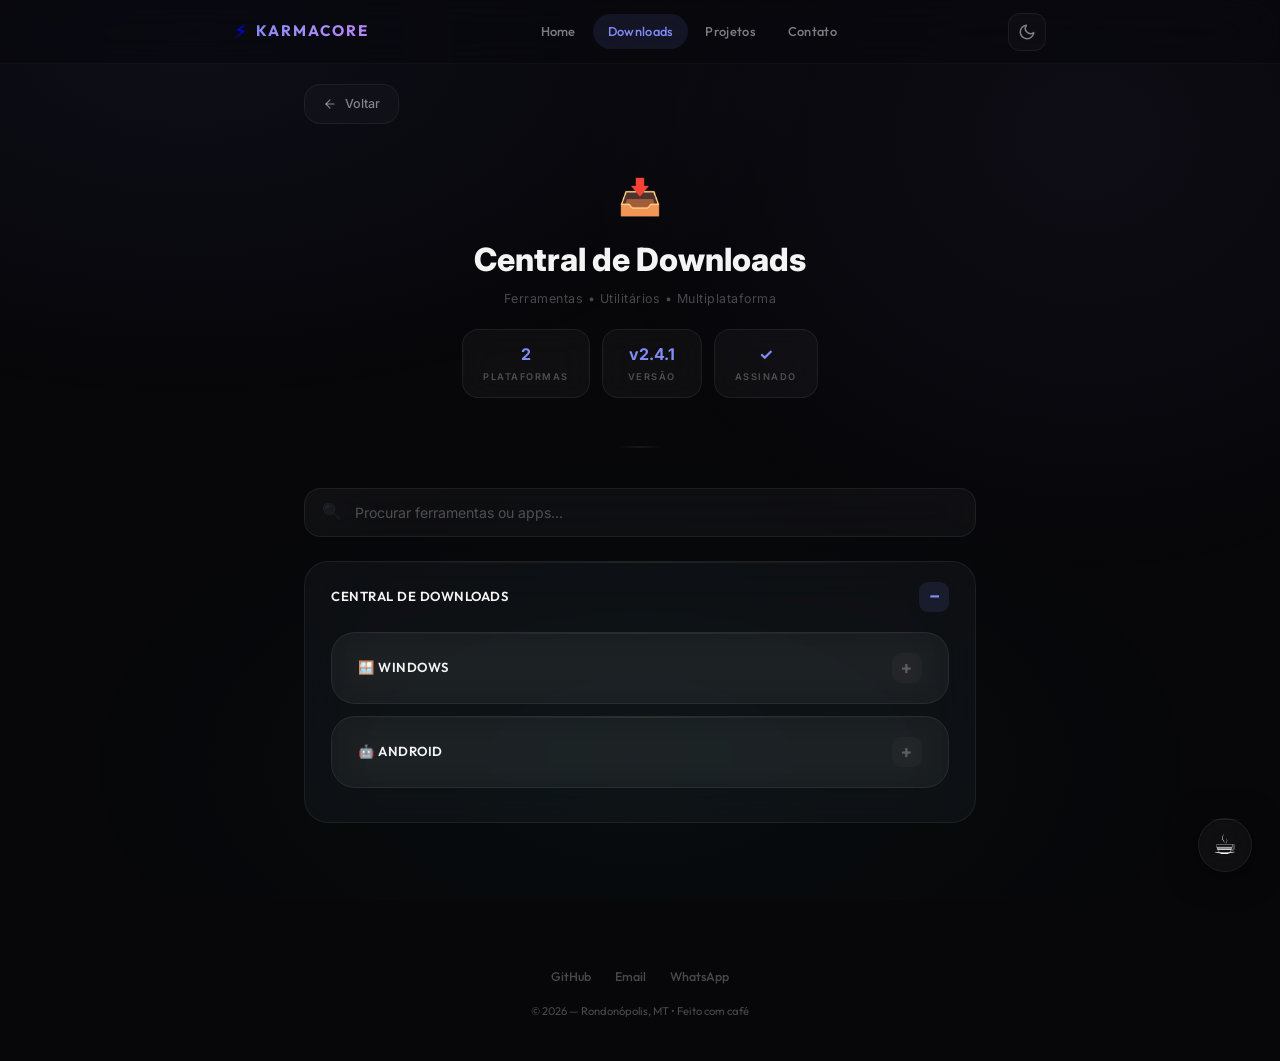
==== commit b2164ebc: "Visual redesign: liquid glass + Outfit font + colorful accents - Added Outfit font for headings (mod" ====
--- a/downloads.html
+++ b/downloads.html
@@ -11,7 +11,7 @@
     <link rel="icon" href="data:image/svg+xml,<svg xmlns='http://www.w3.org/2000/svg' viewBox='0 0 100 100'><text y='.9em' font-size='90'>⚡</text></svg>">
     <link rel="preconnect" href="https://fonts.googleapis.com">
     <link rel="preconnect" href="https://fonts.gstatic.com" crossorigin>
-    <link href="https://fonts.googleapis.com/css2?family=Inter:wght@400;500;600;700;800&display=swap" rel="stylesheet">
+    <link href="https://fonts.googleapis.com/css2?family=Inter:wght@400;500;600;700;800&family=Outfit:wght@400;500;600;700;800&display=swap" rel="stylesheet">
     <link rel="stylesheet" href="style.css">
     <style>
         .dl-hero {
--- a/style.css
+++ b/style.css
@@ -1,35 +1,38 @@
 /* ═══════════════════════════════════════════════════
-   KARMACORE | Micael San — Clean Glass
+   KARMACORE | Micael San — Liquid Glass
    ═══════════════════════════════════════════════════ */
 
 :root {
-    --accent: #6366f1;
-    --accent-soft: rgba(99, 102, 241, 0.12);
-    --accent-glow: rgba(99, 102, 241, 0.25);
-    --blue: #3b82f6;
-    --violet: #8b5cf6;
-    --emerald: #10b981;
-    --rose: #f43f5e;
-
-    --bg: #09090b;
-    --bg-subtle: #0f0f12;
-    --surface: rgba(255, 255, 255, 0.03);
-    --surface-hover: rgba(255, 255, 255, 0.05);
-    --surface-border: rgba(255, 255, 255, 0.06);
+    --accent: #818cf8;
+    --accent-soft: rgba(129, 140, 248, 0.1);
+    --accent-glow: rgba(129, 140, 248, 0.2);
+    --blue: #60a5fa;
+    --violet: #a78bfa;
+    --emerald: #34d399;
+    --rose: #fb7185;
+    --amber: #fbbf24;
+    --cyan: #22d3ee;
+
+    --bg: #07070a;
+    --bg-subtle: #0c0c10;
+    --surface: rgba(255, 255, 255, 0.025);
+    --surface-hover: rgba(255, 255, 255, 0.045);
+    --surface-border: rgba(255, 255, 255, 0.055);
     --surface-border-hover: rgba(255, 255, 255, 0.1);
-    --glass-bg: rgba(255, 255, 255, 0.04);
-    --glass-border: rgba(255, 255, 255, 0.07);
-    --glass-blur: 20px;
-
-    --text: #fafafa;
-    --text-secondary: rgba(250, 250, 250, 0.55);
-    --text-tertiary: rgba(250, 250, 250, 0.3);
+    --glass-bg: rgba(255, 255, 255, 0.035);
+    --glass-border: rgba(255, 255, 255, 0.065);
+    --glass-shine: rgba(255, 255, 255, 0.08);
+    --glass-blur: 24px;
+
+    --text: #f4f4f5;
+    --text-secondary: rgba(244, 244, 245, 0.5);
+    --text-tertiary: rgba(244, 244, 245, 0.28);
 
     --radius: 16px;
     --radius-lg: 24px;
     --radius-xl: 9999px;
-    --shadow: 0 4px 24px rgba(0, 0, 0, 0.4);
-    --shadow-lg: 0 12px 48px rgba(0, 0, 0, 0.5);
+    --shadow: 0 4px 32px rgba(0, 0, 0, 0.5);
+    --shadow-lg: 0 16px 64px rgba(0, 0, 0, 0.6);
 
     --ease: cubic-bezier(0.16, 1, 0.3, 1);
     --ease-spring: cubic-bezier(0.34, 1.56, 0.64, 1);
@@ -51,10 +54,10 @@
     line-height: 1.6;
     -webkit-font-smoothing: antialiased;
     -moz-osx-font-smoothing: grayscale;
-    transition: background 0.5s var(--ease), color 0.5s var(--ease);
-}
-
-/* ── Ambient gradient ── */
+    transition: background 0.6s var(--ease), color 0.6s var(--ease);
+}
+
+/* ── Ambient gradient mesh ── */
 body::before {
     content: "";
     position: fixed;
@@ -62,20 +65,22 @@
     pointer-events: none;
     z-index: 0;
     background:
-        radial-gradient(ellipse 60% 50% at 20% 10%, rgba(99, 102, 241, 0.07), transparent),
-        radial-gradient(ellipse 50% 60% at 80% 90%, rgba(139, 92, 246, 0.05), transparent);
+        radial-gradient(ellipse 50% 40% at 15% 5%, rgba(129, 140, 248, 0.06), transparent),
+        radial-gradient(ellipse 40% 50% at 85% 15%, rgba(167, 139, 250, 0.05), transparent),
+        radial-gradient(ellipse 45% 35% at 50% 85%, rgba(52, 211, 153, 0.03), transparent);
+    transition: background 0.6s var(--ease);
 }
 
 /* ═══════════════ NAVBAR ═══════════════ */
 #navbar {
     position: fixed;
     top: 0; left: 0; right: 0;
-    height: 60px;
+    height: 64px;
     z-index: 5000;
-    background: rgba(9, 9, 11, 0.7);
-    backdrop-filter: blur(20px) saturate(180%);
-    -webkit-backdrop-filter: blur(20px) saturate(180%);
-    border-bottom: 1px solid rgba(255, 255, 255, 0.04);
+    background: rgba(7, 7, 10, 0.6);
+    backdrop-filter: blur(24px) saturate(180%);
+    -webkit-backdrop-filter: blur(24px) saturate(180%);
+    border-bottom: 1px solid rgba(255, 255, 255, 0.035);
     transition: all 0.5s var(--ease);
 }
 .nav-inner {
@@ -92,19 +97,20 @@
 .nav-logo {
     display: flex;
     align-items: center;
-    gap: 8px;
+    gap: 9px;
     text-decoration: none;
     flex-shrink: 0;
 }
-.nav-logo-icon {
-    font-size: 1.2rem;
-}
+.nav-logo-icon { font-size: 1.2rem; }
 .nav-logo-text {
-    font-family: 'Inter', sans-serif;
-    font-size: 0.9rem;
+    font-family: 'Outfit', sans-serif;
+    font-size: 0.95rem;
     font-weight: 700;
-    letter-spacing: 1.5px;
-    color: var(--text);
+    letter-spacing: 2px;
+    background: linear-gradient(135deg, #818cf8, #a78bfa, #c084fc);
+    -webkit-background-clip: text;
+    background-clip: text;
+    color: transparent;
 }
 
 /* Nav links */
@@ -114,13 +120,14 @@
     gap: 2px;
 }
 .nav-link {
-    padding: 7px 14px;
+    padding: 7px 15px;
     border-radius: var(--radius-xl);
     text-decoration: none;
     color: var(--text-secondary);
+    font-family: 'Outfit', sans-serif;
     font-size: 0.8rem;
     font-weight: 500;
-    letter-spacing: 0.2px;
+    letter-spacing: 0.3px;
     transition: all 0.3s var(--ease);
 }
 .nav-link:hover {
@@ -141,13 +148,13 @@
 
 /* Theme toggle */
 .theme-toggle {
-    width: 36px; height: 36px;
+    width: 38px; height: 38px;
     display: flex;
     align-items: center;
     justify-content: center;
     background: var(--surface);
     border: 1px solid var(--surface-border);
-    border-radius: 10px;
+    border-radius: 12px;
     cursor: pointer;
     color: var(--text-secondary);
     transition: all 0.3s var(--ease);
@@ -155,9 +162,9 @@
     font-size: 0;
 }
 .theme-toggle:hover {
-    color: var(--text);
-    background: var(--surface-hover);
-    border-color: var(--surface-border-hover);
+    color: var(--amber);
+    background: rgba(251, 191, 36, 0.06);
+    border-color: rgba(251, 191, 36, 0.15);
 }
 .theme-toggle:active { transform: scale(0.92); }
 .theme-toggle svg { transition: all 0.3s var(--ease); pointer-events: none; }
@@ -168,11 +175,11 @@
     flex-direction: column;
     justify-content: center;
     gap: 5px;
-    width: 36px; height: 36px;
-    padding: 8px 6px;
+    width: 38px; height: 38px;
+    padding: 9px 7px;
     background: var(--surface);
     border: 1px solid var(--surface-border);
-    border-radius: 10px;
+    border-radius: 12px;
     cursor: pointer;
     transition: all 0.3s var(--ease);
 }
@@ -198,23 +205,24 @@
 .mobile-menu {
     display: none;
     position: fixed;
-    top: 60px; left: 0; right: 0;
+    top: 64px; left: 0; right: 0;
     z-index: 4999;
-    background: rgba(9, 9, 11, 0.9);
-    backdrop-filter: blur(30px) saturate(180%);
-    -webkit-backdrop-filter: blur(30px) saturate(180%);
-    border-bottom: 1px solid rgba(255,255,255,0.04);
-    padding: 8px 16px 16px;
+    background: rgba(7, 7, 10, 0.92);
+    backdrop-filter: blur(32px) saturate(180%);
+    -webkit-backdrop-filter: blur(32px) saturate(180%);
+    border-bottom: 1px solid rgba(255,255,255,0.035);
+    padding: 10px 16px 18px;
     flex-direction: column;
     gap: 2px;
 }
 .mobile-menu.open { display: flex; }
 .mm-link {
-    padding: 14px 16px;
-    border-radius: 12px;
+    padding: 14px 18px;
+    border-radius: 14px;
     text-decoration: none;
     color: var(--text-secondary);
-    font-size: 0.9rem;
+    font-family: 'Outfit', sans-serif;
+    font-size: 0.92rem;
     font-weight: 500;
     transition: all 0.3s var(--ease);
 }
@@ -228,7 +236,7 @@
     max-width: 720px;
     width: 100%;
     margin: 0 auto;
-    padding: 80px 24px 32px;
+    padding: 84px 24px 32px;
     position: relative;
     z-index: 10;
 }
@@ -236,99 +244,111 @@
 /* ═══════════════ HERO ═══════════════ */
 .hero {
     text-align: center;
-    padding: 48px 0 12px;
+    padding: 52px 0 16px;
 }
 .title {
-    font-family: 'Inter', sans-serif;
-    font-size: clamp(2.4rem, 10vw, 4rem);
+    font-family: 'Outfit', sans-serif;
+    font-size: clamp(2.6rem, 11vw, 4.2rem);
     font-weight: 800;
-    letter-spacing: -1.5px;
-    color: var(--text);
-    line-height: 1.1;
+    letter-spacing: -2px;
+    line-height: 1.05;
     cursor: default;
     transition: all 0.5s var(--ease);
 }
 .title-accent {
-    background: linear-gradient(135deg, var(--accent), var(--violet));
+    background: linear-gradient(135deg, #818cf8 0%, #c084fc 50%, #f472b6 100%);
     -webkit-background-clip: text;
     background-clip: text;
     color: transparent;
 }
 .subtitle {
-    font-size: 0.9rem;
+    font-family: 'Outfit', sans-serif;
+    font-size: 0.95rem;
     color: var(--text-secondary);
-    margin-top: 12px;
-    letter-spacing: 0.5px;
+    margin-top: 14px;
+    letter-spacing: 0.8px;
+    font-weight: 400;
 }
 
 /* ── Divider ── */
 .divider {
-    width: 40px;
+    width: 48px;
     height: 2px;
-    background: var(--surface-border);
+    background: linear-gradient(90deg, transparent, var(--glass-border), transparent);
     border-radius: 2px;
-    margin: 36px auto;
+    margin: 40px auto;
 }
 
 /* ═══════════════ SECTIONS ═══════════════ */
-.section { margin-bottom: 48px; }
+.section { margin-bottom: 52px; }
 .section-label {
-    font-size: 0.7rem;
+    font-family: 'Outfit', sans-serif;
+    font-size: 0.72rem;
     font-weight: 600;
-    letter-spacing: 2px;
+    letter-spacing: 2.5px;
     text-transform: uppercase;
     color: var(--accent);
-    opacity: 0.6;
-    margin-bottom: 20px;
+    opacity: 0.7;
+    margin-bottom: 22px;
     padding-left: 2px;
 }
 
 /* ═══════════════ ABOUT ═══════════════ */
 .about-card {
     background: var(--glass-bg);
-    backdrop-filter: blur(var(--glass-blur)) saturate(150%);
-    -webkit-backdrop-filter: blur(var(--glass-blur)) saturate(150%);
+    backdrop-filter: blur(var(--glass-blur)) saturate(160%);
+    -webkit-backdrop-filter: blur(var(--glass-blur)) saturate(160%);
     border: 1px solid var(--glass-border);
     border-radius: var(--radius-lg);
-    padding: 40px 32px;
+    padding: 44px 36px;
     text-align: center;
     transition: all 0.5s var(--ease);
     position: relative;
     overflow: hidden;
 }
+/* Glass shine effect */
+.about-card::before {
+    content: "";
+    position: absolute;
+    top: 0; left: 0; right: 0;
+    height: 1px;
+    background: linear-gradient(90deg, transparent, var(--glass-shine), transparent);
+}
 .about-card:hover {
     border-color: var(--surface-border-hover);
-    transform: translateY(-4px);
+    transform: translateY(-5px);
     box-shadow: var(--shadow-lg);
 }
 .about-avatar {
-    width: 88px; height: 88px;
+    width: 92px; height: 92px;
     border-radius: 50%;
     border: 2px solid var(--glass-border);
-    margin: 0 auto 18px;
+    margin: 0 auto 20px;
     object-fit: cover;
     position: relative; z-index: 1;
     transition: all 0.5s var(--ease);
 }
 .about-card:hover .about-avatar {
     border-color: var(--accent);
-    box-shadow: 0 0 0 4px var(--accent-soft);
-    transform: scale(1.04);
+    box-shadow: 0 0 0 4px var(--accent-soft), 0 0 24px var(--accent-glow);
+    transform: scale(1.05);
 }
 .about-name {
-    font-size: 1.3rem;
+    font-family: 'Outfit', sans-serif;
+    font-size: 1.35rem;
     font-weight: 700;
     color: var(--text);
-    margin-bottom: 2px;
+    margin-bottom: 3px;
     position: relative; z-index: 1;
 }
 .about-role {
-    font-size: 0.75rem;
+    font-family: 'Outfit', sans-serif;
+    font-size: 0.72rem;
     font-weight: 600;
-    color: var(--accent);
-    letter-spacing: 2px;
+    color: var(--emerald);
+    letter-spacing: 2.5px;
     text-transform: uppercase;
-    margin-bottom: 18px;
+    margin-bottom: 20px;
     position: relative; z-index: 1;
 }
 .about-bio {
@@ -342,23 +362,27 @@
 .about-stats {
     display: flex;
     justify-content: center;
-    gap: 32px;
-    margin-top: 28px;
+    gap: 36px;
+    margin-top: 30px;
     position: relative; z-index: 1;
 }
 .about-stat { text-align: center; }
 .about-stat-value {
-    font-size: 1.3rem;
-    font-weight: 700;
-    color: var(--accent);
-}
+    font-family: 'Outfit', sans-serif;
+    font-size: 1.35rem;
+    font-weight: 800;
+}
+.about-stat:nth-child(1) .about-stat-value { color: var(--accent); }
+.about-stat:nth-child(2) .about-stat-value { color: var(--violet); }
+.about-stat:nth-child(3) .about-stat-value { color: var(--amber); }
 .about-stat-label {
+    font-family: 'Outfit', sans-serif;
     font-size: 0.6rem;
     font-weight: 600;
     color: var(--text-tertiary);
-    letter-spacing: 1.5px;
+    letter-spacing: 1.8px;
     text-transform: uppercase;
-    margin-top: 2px;
+    margin-top: 3px;
 }
 
 /* ═══════════════ DOWNLOAD CARD ═══════════════ */
@@ -367,9 +391,9 @@
     position: relative;
     padding: 2px;
     border-radius: var(--radius-lg);
-    background: linear-gradient(135deg, var(--accent), var(--violet), var(--blue));
-    background-size: 200% 200%;
-    animation: dl-shift 6s ease infinite;
+    background: linear-gradient(135deg, #818cf8, #a78bfa, #c084fc, #818cf8);
+    background-size: 300% 300%;
+    animation: dl-shift 5s ease infinite;
     text-decoration: none;
     color: var(--text);
     transition: all 0.5s var(--ease);
@@ -379,15 +403,15 @@
     50% { background-position: 100% 50%; }
 }
 .dl-card:hover {
-    transform: translateY(-4px);
-    box-shadow: 0 8px 32px rgba(99, 102, 241, 0.2);
+    transform: translateY(-5px) scale(1.01);
+    box-shadow: 0 12px 40px rgba(129, 140, 248, 0.2), 0 0 60px rgba(167, 139, 250, 0.1);
 }
 .dl-card-glow {
     position: absolute;
-    inset: -2px;
+    inset: -4px;
     border-radius: var(--radius-lg);
-    background: linear-gradient(135deg, var(--accent-soft), transparent);
-    filter: blur(16px);
+    background: linear-gradient(135deg, rgba(129, 140, 248, 0.15), rgba(192, 132, 252, 0.1));
+    filter: blur(20px);
     pointer-events: none;
     opacity: 0;
     transition: opacity 0.5s var(--ease);
@@ -397,39 +421,50 @@
     display: flex;
     align-items: center;
     gap: 18px;
-    padding: 22px 26px;
+    padding: 24px 28px;
     background: var(--bg-subtle);
     border-radius: calc(var(--radius-lg) - 2px);
     position: relative;
     overflow: hidden;
 }
+/* Inner glass shine */
+.dl-card-body::before {
+    content: "";
+    position: absolute;
+    top: 0; left: 0; right: 0;
+    height: 1px;
+    background: linear-gradient(90deg, transparent, rgba(255,255,255,0.06), transparent);
+}
 .dl-card-icon {
-    width: 50px; height: 50px;
+    width: 52px; height: 52px;
     display: flex; align-items: center; justify-content: center;
-    border-radius: 14px;
-    background: var(--accent-soft);
+    border-radius: 16px;
+    background: linear-gradient(135deg, rgba(129, 140, 248, 0.12), rgba(192, 132, 252, 0.08));
+    border: 1px solid rgba(129, 140, 248, 0.15);
     color: var(--accent);
     flex-shrink: 0;
     transition: all 0.4s var(--ease);
 }
 .dl-card:hover .dl-card-icon {
-    background: rgba(99, 102, 241, 0.2);
-    transform: scale(1.05);
+    background: linear-gradient(135deg, rgba(129, 140, 248, 0.2), rgba(192, 132, 252, 0.15));
+    transform: scale(1.06);
+    box-shadow: 0 0 20px rgba(129, 140, 248, 0.15);
 }
 .dl-card-text { flex: 1; }
 .dl-card-title {
-    font-size: 0.95rem;
-    font-weight: 600;
+    font-family: 'Outfit', sans-serif;
+    font-size: 1rem;
+    font-weight: 700;
     color: var(--text);
-    margin-bottom: 2px;
+    margin-bottom: 3px;
 }
 .dl-card-sub {
-    font-size: 0.72rem;
+    font-size: 0.73rem;
     color: var(--text-tertiary);
-    letter-spacing: 0.3px;
+    letter-spacing: 0.5px;
 }
 .dl-card-go {
-    width: 36px; height: 36px;
+    width: 38px; height: 38px;
     display: flex; align-items: center; justify-content: center;
     border-radius: 50%;
     background: var(--surface);
@@ -437,7 +472,7 @@
     color: var(--accent);
     flex-shrink: 0;
     opacity: 0;
-    transform: translateX(-6px);
+    transform: translateX(-8px);
     transition: all 0.4s var(--ease);
 }
 .dl-card:hover .dl-card-go {
@@ -449,13 +484,13 @@
 .search-box { position: relative; margin-bottom: 24px; }
 #search {
     width: 100%;
-    padding: 14px 20px 14px 48px;
+    padding: 15px 20px 15px 50px;
     background: var(--glass-bg);
-    backdrop-filter: blur(16px);
-    -webkit-backdrop-filter: blur(16px);
+    backdrop-filter: blur(20px);
+    -webkit-backdrop-filter: blur(20px);
     border: 1px solid var(--glass-border);
     border-radius: var(--radius);
-    font-size: 0.9rem;
+    font-size: 0.88rem;
     font-family: 'Inter', system-ui, sans-serif;
     color: var(--text);
     transition: all 0.4s var(--ease);
@@ -464,7 +499,7 @@
 #search:focus {
     outline: none;
     border-color: var(--accent);
-    box-shadow: 0 0 0 3px var(--accent-soft);
+    box-shadow: 0 0 0 3px var(--accent-soft), 0 0 20px rgba(129, 140, 248, 0.08);
 }
 .search-icon {
     position: absolute;
@@ -477,34 +512,43 @@
 /* ═══════════════ FOLDER / ACCORDION ═══════════════ */
 .folder {
     background: var(--glass-bg);
-    backdrop-filter: blur(var(--glass-blur)) saturate(150%);
-    -webkit-backdrop-filter: blur(var(--glass-blur)) saturate(150%);
+    backdrop-filter: blur(var(--glass-blur)) saturate(160%);
+    -webkit-backdrop-filter: blur(var(--glass-blur)) saturate(160%);
     border: 1px solid var(--glass-border);
     border-radius: var(--radius-lg);
     margin-bottom: 12px;
     overflow: hidden;
     transition: all 0.4s var(--ease);
 }
+.folder::before {
+    content: "";
+    position: absolute;
+    top: 0; left: 0; right: 0;
+    height: 1px;
+    background: linear-gradient(90deg, transparent, var(--glass-shine), transparent);
+}
 .folder:hover { border-color: var(--surface-border-hover); }
 .folder-header {
-    padding: 18px 24px;
+    padding: 20px 26px;
     cursor: pointer;
     display: flex;
     align-items: center;
     justify-content: space-between;
-    font-size: 0.85rem;
+    font-family: 'Outfit', sans-serif;
+    font-size: 0.82rem;
     font-weight: 600;
     letter-spacing: 0.5px;
     user-select: none;
     transition: background 0.3s var(--ease);
+    position: relative;
 }
 .folder-header:hover { background: var(--surface-hover); }
 .folder-header .toggle-icon {
     font-size: 1.2rem;
     color: var(--text-tertiary);
-    width: 28px; height: 28px;
+    width: 30px; height: 30px;
     display: flex; align-items: center; justify-content: center;
-    border-radius: 8px;
+    border-radius: 9px;
     background: var(--surface);
     transition: all 0.4s var(--ease);
 }
@@ -517,11 +561,11 @@
     max-height: 0;
     overflow: hidden;
     transition: max-height 0.5s var(--ease), padding 0.4s var(--ease);
-    padding: 0 24px;
+    padding: 0 26px;
 }
 .content.open {
     max-height: 600px;
-    padding-bottom: 20px;
+    padding-bottom: 22px;
 }
 
 /* Download button */
@@ -530,7 +574,7 @@
     align-items: center;
     gap: 14px;
     width: 100%;
-    padding: 16px 20px;
+    padding: 17px 22px;
     margin: 6px 0;
     background: var(--surface);
     border: 1px solid var(--surface-border);
@@ -538,16 +582,17 @@
     color: var(--text);
     text-decoration: none;
     font-weight: 500;
-    font-size: 0.9rem;
+    font-size: 0.88rem;
     transition: all 0.3s var(--ease);
 }
 .download-btn:hover {
     background: var(--surface-hover);
-    border-color: var(--surface-border-hover);
-    transform: translateX(4px);
+    border-color: var(--accent);
+    transform: translateX(5px);
+    box-shadow: 0 0 0 2px var(--accent-soft);
 }
 .download-btn .dl-icon { font-size: 1.3rem; flex-shrink: 0; }
-.download-btn .dl-info { font-size: 0.7rem; color: var(--text-tertiary); margin-top: 2px; }
+.download-btn .dl-info { font-size: 0.68rem; color: var(--text-tertiary); margin-top: 2px; }
 
 #no-results {
     display: none;
@@ -565,87 +610,105 @@
 }
 .project-card {
     background: var(--glass-bg);
-    backdrop-filter: blur(var(--glass-blur)) saturate(150%);
-    -webkit-backdrop-filter: blur(var(--glass-blur)) saturate(150%);
+    backdrop-filter: blur(var(--glass-blur)) saturate(160%);
+    -webkit-backdrop-filter: blur(var(--glass-blur)) saturate(160%);
     border: 1px solid var(--glass-border);
     border-radius: var(--radius-lg);
     overflow: hidden;
     transition: all 0.5s var(--ease);
+    position: relative;
+}
+.project-card::before {
+    content: "";
+    position: absolute;
+    top: 0; left: 0; right: 0;
+    height: 1px;
+    background: linear-gradient(90deg, transparent, var(--glass-shine), transparent);
+    z-index: 2;
 }
 .project-card:hover {
-    transform: translateY(-4px);
+    transform: translateY(-5px);
     border-color: var(--surface-border-hover);
     box-shadow: var(--shadow-lg);
 }
 .project-img-wrapper { position: relative; overflow: hidden; }
 .project-img {
-    width: 100%; height: 170px;
+    width: 100%; height: 180px;
     object-fit: cover;
-    filter: brightness(0.85);
+    filter: brightness(0.8) saturate(1.1);
     transition: all 0.6s var(--ease);
 }
 .project-card:hover .project-img {
-    filter: brightness(1);
-    transform: scale(1.04);
+    filter: brightness(0.95) saturate(1.2);
+    transform: scale(1.05);
 }
 .project-img-overlay {
     position: absolute; inset: 0;
-    background: linear-gradient(to top, var(--bg) 0%, transparent 60%);
+    background: linear-gradient(to top, var(--bg) 0%, rgba(7,7,10,0.3) 40%, transparent 70%);
     pointer-events: none;
 }
-.project-body { padding: 24px; }
+.project-body { padding: 26px; }
 .project-title {
-    font-size: 1rem;
+    font-family: 'Outfit', sans-serif;
+    font-size: 1.1rem;
     font-weight: 700;
-    margin-bottom: 6px;
+    margin-bottom: 8px;
     color: var(--text);
 }
 .project-desc {
     font-size: 0.84rem;
     color: var(--text-secondary);
-    line-height: 1.65;
-    margin-bottom: 16px;
+    line-height: 1.7;
+    margin-bottom: 18px;
 }
 .project-tags {
     display: flex;
-    gap: 6px;
+    gap: 7px;
     flex-wrap: wrap;
-    margin-bottom: 18px;
+    margin-bottom: 20px;
 }
 .project-tag {
+    font-family: 'Outfit', sans-serif;
     font-size: 0.62rem;
     font-weight: 600;
-    padding: 4px 10px;
+    padding: 5px 12px;
     background: var(--surface);
     border: 1px solid var(--surface-border);
-    border-radius: 8px;
+    border-radius: 9px;
     color: var(--text-secondary);
     letter-spacing: 0.3px;
-}
+    transition: all 0.3s var(--ease);
+}
+.project-tag:nth-child(1) { color: var(--blue); border-color: rgba(96, 165, 250, 0.15); background: rgba(96, 165, 250, 0.05); }
+.project-tag:nth-child(2) { color: var(--emerald); border-color: rgba(52, 211, 153, 0.15); background: rgba(52, 211, 153, 0.05); }
+.project-tag:nth-child(3) { color: var(--cyan); border-color: rgba(34, 211, 238, 0.15); background: rgba(34, 211, 238, 0.05); }
+.project-tag:nth-child(4) { color: var(--violet); border-color: rgba(167, 139, 250, 0.15); background: rgba(167, 139, 250, 0.05); }
 .project-links {
     display: flex;
-    gap: 8px;
+    gap: 10px;
     flex-wrap: wrap;
 }
 .project-link {
     display: inline-flex;
     align-items: center;
-    gap: 6px;
-    padding: 9px 18px;
+    gap: 7px;
+    padding: 10px 20px;
     border-radius: var(--radius);
     text-decoration: none;
+    font-family: 'Outfit', sans-serif;
     font-size: 0.78rem;
     font-weight: 600;
     transition: all 0.3s var(--ease);
 }
 .project-link--primary {
-    background: var(--accent-soft);
-    border: 1px solid rgba(99, 102, 241, 0.2);
+    background: linear-gradient(135deg, rgba(129, 140, 248, 0.1), rgba(192, 132, 252, 0.08));
+    border: 1px solid rgba(129, 140, 248, 0.2);
     color: var(--accent);
 }
 .project-link--primary:hover {
-    background: rgba(99, 102, 241, 0.2);
+    background: linear-gradient(135deg, rgba(129, 140, 248, 0.18), rgba(192, 132, 252, 0.14));
     transform: translateY(-2px);
+    box-shadow: 0 4px 16px rgba(129, 140, 248, 0.12);
 }
 
 /* ═══════════════ SKILLS ═══════════════ */
@@ -656,51 +719,80 @@
 }
 .skill-tag {
     background: var(--glass-bg);
-    backdrop-filter: blur(12px);
-    -webkit-backdrop-filter: blur(12px);
+    backdrop-filter: blur(16px);
+    -webkit-backdrop-filter: blur(16px);
     border: 1px solid var(--glass-border);
     border-radius: var(--radius);
-    padding: 16px 10px;
+    padding: 18px 10px;
     text-align: center;
+    font-family: 'Outfit', sans-serif;
     font-size: 0.72rem;
     font-weight: 500;
     color: var(--text-secondary);
-    transition: all 0.3s var(--ease);
-}
+    transition: all 0.4s var(--ease);
+    position: relative;
+    overflow: hidden;
+}
+.skill-tag::before {
+    content: "";
+    position: absolute;
+    top: 0; left: 0; right: 0;
+    height: 1px;
+    background: linear-gradient(90deg, transparent, var(--glass-shine), transparent);
+}
+.skill-tag:nth-child(1):hover { border-color: #fbbf24; color: #fbbf24; box-shadow: 0 4px 20px rgba(251, 191, 36, 0.08); }
+.skill-tag:nth-child(2):hover { border-color: #3b82f6; color: #3b82f6; box-shadow: 0 4px 20px rgba(59, 130, 246, 0.08); }
+.skill-tag:nth-child(3):hover { border-color: #22d3ee; color: #22d3ee; box-shadow: 0 4px 20px rgba(34, 211, 238, 0.08); }
+.skill-tag:nth-child(4):hover { border-color: var(--text); color: var(--text); box-shadow: 0 4px 20px rgba(255,255,255,0.04); }
+.skill-tag:nth-child(5):hover { border-color: #34d399; color: #34d399; box-shadow: 0 4px 20px rgba(52, 211, 153, 0.08); }
+.skill-tag:nth-child(6):hover { border-color: #f472b6; color: #f472b6; box-shadow: 0 4px 20px rgba(244, 114, 182, 0.08); }
+.skill-tag:nth-child(7):hover { border-color: #60a5fa; color: #60a5fa; box-shadow: 0 4px 20px rgba(96, 165, 250, 0.08); }
+.skill-tag:nth-child(8):hover { border-color: #a78bfa; color: #a78bfa; box-shadow: 0 4px 20px rgba(167, 139, 250, 0.08); }
+.skill-tag:nth-child(9):hover { border-color: #818cf8; color: #818cf8; box-shadow: 0 4px 20px rgba(129, 140, 248, 0.08); }
+.skill-tag:nth-child(10):hover { border-color: #fb923c; color: #fb923c; box-shadow: 0 4px 20px rgba(251, 146, 60, 0.08); }
+.skill-tag:nth-child(11):hover { border-color: #fbbf24; color: #fbbf24; box-shadow: 0 4px 20px rgba(251, 191, 36, 0.08); }
+.skill-tag:nth-child(12):hover { border-color: #34d399; color: #34d399; box-shadow: 0 4px 20px rgba(52, 211, 153, 0.08); }
 .skill-tag:hover {
     background: var(--surface-hover);
-    border-color: var(--accent);
-    color: var(--accent);
-    transform: translateY(-3px);
-    box-shadow: 0 4px 16px rgba(99, 102, 241, 0.1);
-}
-.skill-icon { font-size: 1.4rem; display: block; margin-bottom: 8px; }
+    transform: translateY(-4px);
+}
+.skill-icon { font-size: 1.5rem; display: block; margin-bottom: 8px; }
 
 /* ═══════════════ CONTACT ═══════════════ */
 .contact-card {
     background: var(--glass-bg);
-    backdrop-filter: blur(var(--glass-blur)) saturate(150%);
-    -webkit-backdrop-filter: blur(var(--glass-blur)) saturate(150%);
+    backdrop-filter: blur(var(--glass-blur)) saturate(160%);
+    -webkit-backdrop-filter: blur(var(--glass-blur)) saturate(160%);
     border: 1px solid var(--glass-border);
     border-radius: var(--radius-lg);
-    padding: 40px 28px;
+    padding: 44px 32px;
     text-align: center;
     transition: all 0.5s var(--ease);
+    position: relative;
+    overflow: hidden;
+}
+.contact-card::before {
+    content: "";
+    position: absolute;
+    top: 0; left: 0; right: 0;
+    height: 1px;
+    background: linear-gradient(90deg, transparent, var(--glass-shine), transparent);
 }
 .contact-card:hover {
     border-color: var(--surface-border-hover);
     box-shadow: var(--shadow-lg);
 }
 .contact-card h3 {
-    font-size: 1.15rem;
+    font-family: 'Outfit', sans-serif;
+    font-size: 1.2rem;
     font-weight: 700;
-    margin-bottom: 4px;
+    margin-bottom: 5px;
     color: var(--text);
 }
 .contact-card > p {
     color: var(--text-secondary);
     font-size: 0.85rem;
-    margin-bottom: 28px;
+    margin-bottom: 30px;
 }
 .contact-links {
     display: flex;
@@ -710,8 +802,8 @@
 .contact-link {
     display: flex;
     align-items: center;
-    gap: 14px;
-    padding: 16px 20px;
+    gap: 16px;
+    padding: 18px 22px;
     background: var(--surface);
     border: 1px solid var(--surface-border);
     border-radius: var(--radius);
@@ -720,105 +812,131 @@
     font-weight: 500;
     transition: all 0.3s var(--ease);
 }
+.contact-link:nth-child(1):hover {
+    border-color: var(--text-secondary);
+    box-shadow: 0 0 0 3px rgba(244, 244, 245, 0.05);
+}
+.contact-link:nth-child(2):hover {
+    border-color: var(--accent);
+    box-shadow: 0 0 0 3px var(--accent-soft);
+}
+.contact-link:nth-child(3):hover {
+    border-color: var(--emerald);
+    box-shadow: 0 0 0 3px rgba(52, 211, 153, 0.08);
+}
 .contact-link:hover {
     background: var(--surface-hover);
-    border-color: var(--accent);
-    transform: translateX(4px);
-    box-shadow: 0 0 0 3px var(--accent-soft);
+    transform: translateX(5px);
 }
 .contact-icon {
     font-size: 1.2rem;
-    width: 40px; height: 40px;
+    width: 42px; height: 42px;
+    display: flex; align-items: center; justify-content: center;
+    border-radius: 12px;
+    background: var(--surface);
+    border: 1px solid var(--surface-border);
+    flex-shrink: 0;
+}
+.contact-label { font-family: 'Outfit', sans-serif; font-size: 0.9rem; }
+.contact-sublabel {
+    font-size: 0.68rem;
+    color: var(--text-tertiary);
+    display: block;
+    margin-top: 2px;
+}
+.contact-arrow {
+    margin-left: auto;
+    opacity: 0;
+    transform: translateX(-8px);
+    transition: all 0.3s var(--ease);
+    color: var(--accent);
+}
+.contact-link:hover .contact-arrow {
+    opacity: 1;
+    transform: translateX(0);
+}
+
+/* ═══════════════ MODAL ═══════════════ */
+#modal {
+    position: fixed;
+    inset: 0;
+    background: rgba(0, 0, 0, 0.65);
+    backdrop-filter: blur(14px);
+    display: none;
+    align-items: center;
+    justify-content: center;
+    z-index: 10000;
+}
+.modal-content {
+    position: relative;
+    background: rgba(12, 12, 16, 0.95);
+    backdrop-filter: blur(48px) saturate(180%);
+    -webkit-backdrop-filter: blur(48px) saturate(180%);
+    border: 1px solid var(--glass-border);
+    border-radius: var(--radius-lg);
+    padding: 44px 36px;
+    max-width: 400px;
+    width: 92%;
+    text-align: center;
+    box-shadow: var(--shadow-lg), 0 0 80px rgba(129, 140, 248, 0.06);
+    transform: scale(0.95) translateY(12px);
+    opacity: 0;
+    transition: all 0.4s var(--ease);
+}
+.modal-content::before {
+    content: "";
+    position: absolute;
+    top: 0; left: 0; right: 0;
+    height: 1px;
+    background: linear-gradient(90deg, transparent, var(--glass-shine), transparent);
+}
+.modal-content.show {
+    transform: scale(1) translateY(0);
+    opacity: 1;
+}
+.modal-close {
+    position: absolute;
+    top: 16px; right: 20px;
+    font-size: 18px;
+    color: var(--text-tertiary);
+    cursor: pointer;
+    transition: all 0.3s var(--ease);
+    width: 34px; height: 34px;
     display: flex; align-items: center; justify-content: center;
     border-radius: 10px;
     background: var(--surface);
     border: 1px solid var(--surface-border);
-    flex-shrink: 0;
-}
-.contact-label { font-size: 0.88rem; }
-.contact-sublabel {
-    font-size: 0.68rem;
-    color: var(--text-tertiary);
-    display: block;
-    margin-top: 1px;
-}
-.contact-arrow {
-    margin-left: auto;
-    opacity: 0;
-    transform: translateX(-6px);
-    transition: all 0.3s var(--ease);
-    color: var(--accent);
-}
-.contact-link:hover .contact-arrow {
-    opacity: 1;
-    transform: translateX(0);
-}
-
-/* ═══════════════ MODAL ═══════════════ */
-#modal {
-    position: fixed;
-    inset: 0;
-    background: rgba(0, 0, 0, 0.6);
-    backdrop-filter: blur(12px);
-    display: none;
-    align-items: center;
-    justify-content: center;
-    z-index: 10000;
-}
-.modal-content {
-    position: relative;
-    background: var(--bg-subtle);
-    backdrop-filter: blur(40px) saturate(180%);
-    -webkit-backdrop-filter: blur(40px) saturate(180%);
-    border: 1px solid var(--glass-border);
-    border-radius: var(--radius-lg);
-    padding: 40px 32px;
-    max-width: 380px;
-    width: 92%;
-    text-align: center;
-    box-shadow: var(--shadow-lg);
-    transform: scale(0.95) translateY(10px);
-    opacity: 0;
-    transition: all 0.4s var(--ease);
-}
-.modal-content.show {
-    transform: scale(1) translateY(0);
-    opacity: 1;
-}
-.modal-close {
-    position: absolute;
-    top: 14px; right: 18px;
-    font-size: 18px;
-    color: var(--text-tertiary);
-    cursor: pointer;
-    transition: all 0.3s var(--ease);
-    width: 32px; height: 32px;
-    display: flex; align-items: center; justify-content: center;
-    border-radius: 8px;
-    background: var(--surface);
 }
 .modal-close:hover {
     color: var(--rose);
-    background: rgba(244, 63, 94, 0.1);
+    background: rgba(251, 113, 133, 0.1);
+    border-color: rgba(251, 113, 133, 0.2);
 }
 .modal-title {
-    font-size: 1.5rem;
+    font-family: 'Outfit', sans-serif;
+    font-size: 1.6rem;
     font-weight: 800;
-    margin-bottom: 6px;
-    background: linear-gradient(135deg, var(--accent), var(--violet));
+    margin-bottom: 8px;
+    background: linear-gradient(135deg, #818cf8, #c084fc, #f472b6);
     -webkit-background-clip: text; background-clip: text; color: transparent;
-}
-.modal-subtitle { color: var(--text-secondary); margin-bottom: 24px; font-size: 0.85rem; }
+    letter-spacing: -0.5px;
+}
+.modal-subtitle {
+    font-family: 'Outfit', sans-serif;
+    color: var(--text-secondary);
+    margin-bottom: 28px;
+    font-size: 0.85rem;
+}
 .pix-box {
     background: var(--surface);
-    padding: 16px;
+    padding: 18px;
     border-radius: var(--radius);
     font-family: 'SF Mono', 'Roboto Mono', monospace;
-    font-size: 0.78rem;
+    font-size: 0.76rem;
     display: flex;
     justify-content: space-between;
     align-items: center;
-    margin-bottom: 16px;
+    margin-bottom: 18px;
     border: 1px solid var(--surface-border);
     color: var(--text-secondary);
     word-break: break-all;
@@ -827,23 +945,23 @@
 #pix-key { flex: 1; line-height: 1.5; }
 #copy-btn {
     background: var(--accent-soft);
-    border: 1px solid rgba(99, 102, 241, 0.2);
+    border: 1px solid rgba(129, 140, 248, 0.2);
     color: var(--accent);
     cursor: pointer;
     transition: all 0.3s var(--ease);
     flex-shrink: 0;
-    width: 42px; height: 42px;
+    width: 44px; height: 44px;
     display: flex; align-items: center; justify-content: center;
-    border-radius: 10px;
+    border-radius: 12px;
 }
 #copy-btn:hover {
-    background: rgba(99, 102, 241, 0.2);
+    background: rgba(129, 140, 248, 0.18);
     transform: scale(1.08);
 }
 .pix-hint {
     cursor: pointer;
     color: var(--text-tertiary);
-    font-size: 0.75rem;
+    font-size: 0.74rem;
     transition: color 0.3s var(--ease);
 }
 .pix-hint:hover { color: var(--accent); }
@@ -852,102 +970,118 @@
 .coffee {
     position: fixed;
     bottom: 28px; right: 28px;
-    width: 52px; height: 52px;
+    width: 54px; height: 54px;
     background: var(--glass-bg);
-    backdrop-filter: blur(16px);
-    -webkit-backdrop-filter: blur(16px);
+    backdrop-filter: blur(20px);
+    -webkit-backdrop-filter: blur(20px);
     border: 1px solid var(--glass-border);
     border-radius: 50%;
     display: grid;
     place-items: center;
-    font-size: 1.6rem;
+    font-size: 1.7rem;
     box-shadow: var(--shadow);
     cursor: pointer;
     transition: all 0.4s var(--ease);
     z-index: 1000;
 }
+.coffee::before {
+    content: "";
+    position: absolute;
+    top: 0; left: 20%; right: 20%;
+    height: 1px;
+    background: var(--glass-shine);
+    border-radius: 50%;
+}
 .coffee:hover {
-    transform: scale(1.1);
-    border-color: var(--accent);
-    box-shadow: 0 0 24px var(--accent-soft);
+    transform: scale(1.12);
+    border-color: rgba(251, 191, 36, 0.3);
+    box-shadow: 0 0 30px rgba(251, 191, 36, 0.1), var(--shadow);
 }
 
 /* ═══════════════ FOOTER ═══════════════ */
 footer {
     text-align: center;
-    padding: 56px 0 36px;
+    padding: 60px 0 40px;
     position: relative;
     z-index: 10;
 }
 .footer-links {
     display: flex;
     justify-content: center;
-    gap: 20px;
-    margin-bottom: 14px;
+    gap: 24px;
+    margin-bottom: 16px;
 }
 .footer-link {
+    font-family: 'Outfit', sans-serif;
     color: var(--text-tertiary);
     text-decoration: none;
     font-size: 0.78rem;
+    font-weight: 500;
     transition: color 0.3s var(--ease);
 }
 .footer-link:hover { color: var(--accent); }
-.footer-copy { color: var(--text-tertiary); font-size: 0.7rem; }
+.footer-copy {
+    font-family: 'Outfit', sans-serif;
+    color: var(--text-tertiary);
+    font-size: 0.7rem;
+}
 
 /* ═══════════════ SCROLLBAR ═══════════════ */
-::-webkit-scrollbar { width: 5px; }
+::-webkit-scrollbar { width: 6px; }
 ::-webkit-scrollbar-track { background: transparent; }
-::-webkit-scrollbar-thumb { background: rgba(255,255,255,0.06); border-radius: 3px; }
-::-webkit-scrollbar-thumb:hover { background: rgba(255,255,255,0.12); }
+::-webkit-scrollbar-thumb { background: rgba(255,255,255,0.05); border-radius: 4px; }
+::-webkit-scrollbar-thumb:hover { background: rgba(255,255,255,0.1); }
 
 /* ═══════════════ LIGHT MODE ═══════════════ */
 html.light {
-    --bg: #f8f9fb;
+    --bg: #f5f6f8;
     --bg-subtle: #ffffff;
-    --surface: rgba(0, 0, 0, 0.03);
-    --surface-hover: rgba(0, 0, 0, 0.05);
+    --surface: rgba(0, 0, 0, 0.025);
+    --surface-hover: rgba(0, 0, 0, 0.045);
     --surface-border: rgba(0, 0, 0, 0.06);
     --surface-border-hover: rgba(0, 0, 0, 0.1);
-    --glass-bg: rgba(255, 255, 255, 0.6);
+    --glass-bg: rgba(255, 255, 255, 0.55);
     --glass-border: rgba(0, 0, 0, 0.06);
-    --text: #09090b;
-    --text-secondary: rgba(9, 9, 11, 0.5);
-    --text-tertiary: rgba(9, 9, 11, 0.3);
+    --glass-shine: rgba(255, 255, 255, 0.7);
+    --text: #111113;
+    --text-secondary: rgba(17, 17, 19, 0.5);
+    --text-tertiary: rgba(17, 17, 19, 0.3);
     --accent: #6366f1;
-    --accent-soft: rgba(99, 102, 241, 0.08);
-    --accent-glow: rgba(99, 102, 241, 0.15);
-    --shadow: 0 2px 16px rgba(0, 0, 0, 0.04);
-    --shadow-lg: 0 8px 32px rgba(0, 0, 0, 0.06);
+    --accent-soft: rgba(99, 102, 241, 0.07);
+    --accent-glow: rgba(99, 102, 241, 0.12);
+    --shadow: 0 2px 20px rgba(0, 0, 0, 0.04);
+    --shadow-lg: 0 8px 40px rgba(0, 0, 0, 0.06);
 }
 
 html.light body::before {
     background:
-        radial-gradient(ellipse 60% 50% at 20% 10%, rgba(99, 102, 241, 0.04), transparent),
-        radial-gradient(ellipse 50% 60% at 80% 90%, rgba(139, 92, 246, 0.03), transparent);
+        radial-gradient(ellipse 50% 40% at 15% 5%, rgba(99, 102, 241, 0.035), transparent),
+        radial-gradient(ellipse 40% 50% at 85% 15%, rgba(168, 85, 247, 0.025), transparent),
+        radial-gradient(ellipse 45% 35% at 50% 85%, rgba(16, 185, 129, 0.02), transparent);
 }
 html.light #navbar {
-    background: rgba(248, 249, 251, 0.75);
+    background: rgba(245, 246, 248, 0.75);
     border-bottom-color: rgba(0, 0, 0, 0.04);
 }
 html.light .mobile-menu {
-    background: rgba(248, 249, 251, 0.92);
+    background: rgba(245, 246, 248, 0.94);
     border-bottom-color: rgba(0, 0, 0, 0.04);
 }
 html.light .dl-card-body {
     background: #ffffff;
 }
 html.light .modal-content {
-    background: rgba(255, 255, 255, 0.85);
+    background: rgba(255, 255, 255, 0.88);
 }
 html.light .about-card:hover .about-avatar {
-    box-shadow: 0 0 0 4px rgba(99, 102, 241, 0.08);
+    box-shadow: 0 0 0 4px rgba(99, 102, 241, 0.07), 0 0 20px rgba(99, 102, 241, 0.08);
 }
 html.light .coffee {
     background: rgba(255, 255, 255, 0.7);
-    box-shadow: 0 2px 12px rgba(0, 0, 0, 0.06);
-}
-html.light ::-webkit-scrollbar-thumb { background: rgba(0, 0, 0, 0.08); }
-html.light ::-webkit-scrollbar-thumb:hover { background: rgba(0, 0, 0, 0.15); }
+    box-shadow: 0 2px 16px rgba(0, 0, 0, 0.05);
+}
+html.light ::-webkit-scrollbar-thumb { background: rgba(0, 0, 0, 0.07); }
+html.light ::-webkit-scrollbar-thumb:hover { background: rgba(0, 0, 0, 0.14); }
 
 /* ═══════════════ RESPONSIVE ═══════════════ */
 @media (max-width: 700px) {
@@ -957,20 +1091,21 @@
     .mobile-menu.open { display: flex; }
 }
 @media (max-width: 480px) {
-    .container { padding: 72px 16px 24px; }
-    .hero { padding: 32px 0 8px; }
-    .about-card { padding: 28px 20px; }
-    .about-stats { gap: 20px; }
-    .folder-header { padding: 16px 18px; }
-    .download-btn { padding: 14px 16px; }
+    .container { padding: 76px 16px 24px; }
+    .hero { padding: 36px 0 10px; }
+    .about-card { padding: 32px 22px; }
+    .about-stats { gap: 22px; }
+    .folder-header { padding: 18px 20px; }
+    .download-btn { padding: 15px 18px; }
     .skills-grid { grid-template-columns: repeat(3, 1fr); gap: 8px; }
-    .skill-tag { padding: 12px 8px; font-size: 0.68rem; }
-    .skill-icon { font-size: 1.1rem; }
-    .project-img { height: 130px; }
-    .project-body { padding: 18px; }
+    .skill-tag { padding: 14px 8px; font-size: 0.66rem; }
+    .skill-icon { font-size: 1.2rem; }
+    .project-img { height: 140px; }
+    .project-body { padding: 20px; }
     .project-links { flex-direction: column; }
     .project-link { justify-content: center; }
-    .contact-card { padding: 28px 20px; }
-    .contact-link { padding: 14px 16px; }
-    .coffee { width: 46px; height: 46px; bottom: 20px; right: 20px; font-size: 1.4rem; }
-}
+    .contact-card { padding: 32px 22px; }
+    .contact-link { padding: 15px 18px; }
+    .coffee { width: 48px; height: 48px; bottom: 22px; right: 22px; font-size: 1.4rem; }
+    .dl-card-body { padding: 20px 22px; }
+}
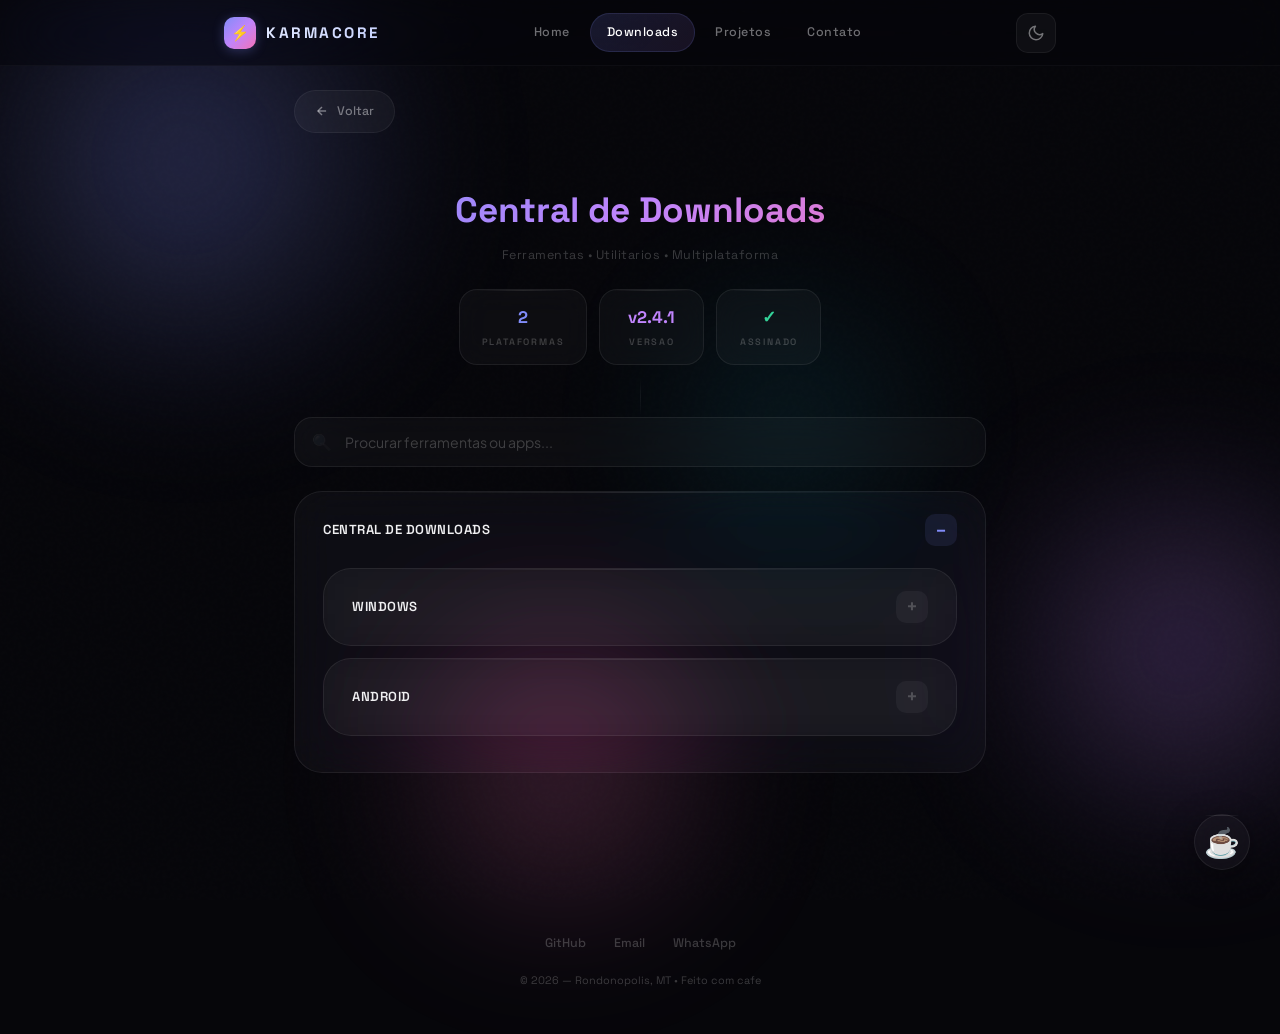
==== commit 15e7679b: "Premium Glass v3: animated orbs, 3D tilt, Space Grotesk font, rotating border - 4 animated floating " ====
--- a/downloads.html
+++ b/downloads.html
@@ -4,76 +4,85 @@
     <meta charset="UTF-8">
     <meta name="viewport" content="width=device-width, initial-scale=1.0">
     <title>Downloads | KARMACORE</title>
-    <meta name="description" content="Central de downloads do Karmacore — ferramentas e utilitários para Windows e Android.">
+    <meta name="description" content="Central de downloads do Karmacore — ferramentas e utilitarios para Windows e Android.">
     <meta property="og:title" content="Downloads | KARMACORE">
     <meta property="og:type" content="website">
-    <meta name="theme-color" content="#09090b">
+    <meta name="theme-color" content="#06060a">
     <link rel="icon" href="data:image/svg+xml,<svg xmlns='http://www.w3.org/2000/svg' viewBox='0 0 100 100'><text y='.9em' font-size='90'>⚡</text></svg>">
-    <link rel="preconnect" href="https://fonts.googleapis.com">
-    <link rel="preconnect" href="https://fonts.gstatic.com" crossorigin>
-    <link href="https://fonts.googleapis.com/css2?family=Inter:wght@400;500;600;700;800&family=Outfit:wght@400;500;600;700;800&display=swap" rel="stylesheet">
-    <link rel="stylesheet" href="style.css">
+    <link rel="stylesheet" href="style.css?v=3">
     <style>
         .dl-hero {
             text-align: center;
-            padding: 20px 0 8px;
-        }
-        .dl-hero-icon {
-            font-size: 2.2rem;
-            display: block;
-            margin-bottom: 10px;
+            padding: 24px 0 12px;
         }
         .dl-hero h1 {
-            font-size: clamp(1.4rem, 5vw, 2rem);
-            font-weight: 800;
-            color: var(--text);
-            margin-bottom: 4px;
+            font-family: 'Space Grotesk', sans-serif;
+            font-size: clamp(1.5rem, 5vw, 2.2rem);
+            font-weight: 700;
+            background: linear-gradient(135deg, #818cf8, #c084fc, #f472b6);
+            -webkit-background-clip: text; background-clip: text; color: transparent;
+            margin-bottom: 6px;
         }
         .dl-hero p {
+            font-family: 'Space Grotesk', sans-serif;
             font-size: 0.78rem;
-            color: var(--text-tertiary);
+            color: var(--text-faint);
             letter-spacing: 0.5px;
         }
         .dl-stats {
             display: flex;
             justify-content: center;
             gap: 12px;
-            margin-top: 20px;
+            margin-top: 24px;
             flex-wrap: wrap;
         }
         .dl-stat {
             text-align: center;
-            padding: 12px 20px;
-            background: var(--glass-bg);
+            padding: 14px 22px;
+            background: var(--glass);
             backdrop-filter: blur(16px);
             -webkit-backdrop-filter: blur(16px);
             border: 1px solid var(--glass-border);
-            border-radius: var(--radius);
-            min-width: 100px;
+            border-radius: var(--r);
+            min-width: 105px;
+            position: relative;
+            overflow: hidden;
+        }
+        .dl-stat::before {
+            content: "";
+            position: absolute;
+            top: 0; left: 0; right: 0;
+            height: 1px;
+            background: linear-gradient(90deg, transparent 10%, var(--glass-shine) 50%, transparent 90%);
         }
         .dl-stat-value {
-            font-size: 1rem;
+            font-family: 'Space Grotesk', sans-serif;
+            font-size: 1.05rem;
             font-weight: 700;
             color: var(--accent);
         }
+        .dl-stat:nth-child(2) .dl-stat-value { color: var(--accent-2); }
+        .dl-stat:nth-child(3) .dl-stat-value { color: var(--emerald); }
         .dl-stat-label {
+            font-family: 'Space Grotesk', sans-serif;
             font-size: 0.58rem;
             font-weight: 600;
-            color: var(--text-tertiary);
-            letter-spacing: 1.5px;
+            color: var(--text-faint);
+            letter-spacing: 1.8px;
             text-transform: uppercase;
-            margin-top: 2px;
+            margin-top: 3px;
         }
         .back-link {
             display: inline-flex;
             align-items: center;
             gap: 8px;
-            padding: 9px 18px;
+            padding: 10px 20px;
             background: var(--surface);
-            border: 1px solid var(--surface-border);
-            border-radius: var(--radius);
-            color: var(--text-secondary);
+            border: 1px solid var(--border);
+            border-radius: var(--r-full);
+            color: var(--text-dim);
             text-decoration: none;
+            font-family: 'Space Grotesk', sans-serif;
             font-size: 0.78rem;
             font-weight: 500;
             transition: all 0.3s var(--ease);
@@ -82,15 +91,22 @@
         .back-link:hover {
             color: var(--accent);
             border-color: var(--accent);
-            transform: translateX(-3px);
+            transform: translateX(-4px);
+            box-shadow: 0 0 0 3px rgba(129,140,248,0.06);
         }
         @media (max-width: 480px) {
             .dl-stats { gap: 8px; }
-            .dl-stat { min-width: 85px; padding: 10px 14px; }
+            .dl-stat { min-width: 88px; padding: 12px 16px; }
         }
     </style>
 </head>
 <body>
+
+    <!-- ANIMATED BACKGROUND ORBS -->
+    <div class="orb orb-1"></div>
+    <div class="orb orb-2"></div>
+    <div class="orb orb-3"></div>
+    <div class="orb orb-4"></div>
 
     <!-- NAVBAR -->
     <nav id="navbar">
@@ -128,14 +144,13 @@
     <div class="container">
 
         <a href="index.html" class="back-link">
-            <svg width="14" height="14" viewBox="0 0 24 24" fill="none" stroke="currentColor" stroke-width="2" stroke-linecap="round" stroke-linejoin="round"><line x1="19" y1="12" x2="5" y2="12"></line><polyline points="12 19 5 12 12 5"></polyline></svg>
+            <svg width="14" height="14" viewBox="0 0 24 24" fill="none" stroke="currentColor" stroke-width="2.5"><line x1="19" y1="12" x2="5" y2="12"></line><polyline points="12 19 5 12 12 5"></polyline></svg>
             Voltar
         </a>
 
         <header class="dl-hero">
-            <span class="dl-hero-icon">📥</span>
             <h1>Central de Downloads</h1>
-            <p>Ferramentas &bull; Utilitários &bull; Multiplataforma</p>
+            <p>Ferramentas &bull; Utilitarios &bull; Multiplataforma</p>
             <div class="dl-stats">
                 <div class="dl-stat">
                     <div class="dl-stat-value">2</div>
@@ -143,10 +158,10 @@
                 </div>
                 <div class="dl-stat">
                     <div class="dl-stat-value">v2.4.1</div>
-                    <div class="dl-stat-label">Versão</div>
+                    <div class="dl-stat-label">Versao</div>
                 </div>
                 <div class="dl-stat">
-                    <div class="dl-stat-value">✓</div>
+                    <div class="dl-stat-value">&#10003;</div>
                     <div class="dl-stat-label">Assinado</div>
                 </div>
             </div>
@@ -156,7 +171,7 @@
 
         <section id="downloads" class="section">
             <div class="search-box">
-                <span class="search-icon">🔍</span>
+                <span class="search-icon">&#128269;</span>
                 <input type="text" id="search" placeholder="Procurar ferramentas ou apps..." autocomplete="off">
             </div>
 
@@ -168,12 +183,12 @@
                 <div class="content" id="main-content">
                     <div class="folder">
                         <div class="folder-header" onclick="toggleFolder(this)">
-                            🪟 WINDOWS
+                            WINDOWS
                             <span class="toggle-icon">+</span>
                         </div>
                         <div class="content">
                             <a href="javascript:void(0)" class="download-btn" onclick="return false">
-                                <span class="dl-icon">📥</span>
+                                <span class="dl-icon">&#128229;</span>
                                 <div>
                                     <strong>Karmacore_Setup.exe</strong>
                                     <div class="dl-info">v2.4.1 &bull; 48.2 MB &bull; SHA256 verificado</div>
@@ -183,12 +198,12 @@
                     </div>
                     <div class="folder">
                         <div class="folder-header" onclick="toggleFolder(this)">
-                            🤖 ANDROID
+                            ANDROID
                             <span class="toggle-icon">+</span>
                         </div>
                         <div class="content">
                             <a href="javascript:void(0)" class="download-btn" onclick="return false">
-                                <span class="dl-icon">📥</span>
+                                <span class="dl-icon">&#128229;</span>
                                 <div>
                                     <strong>Karmacore.apk</strong>
                                     <div class="dl-info">v2.4.1 &bull; 31.8 MB &bull; Assinado</div>
@@ -205,14 +220,14 @@
     </div>
 
     <!-- Coffee button -->
-    <div class="coffee" onclick="openModal()">☕</div>
+    <div class="coffee" onclick="openModal()">&#9749;</div>
 
     <!-- Support modal -->
     <div id="modal" onclick="if(event.target===this) closeModal()">
         <div class="modal-content">
-            <span class="modal-close" onclick="closeModal()">✕</span>
+            <span class="modal-close" onclick="closeModal()">&#10005;</span>
             <div class="modal-title">APOIE O PROJETO</div>
-            <p class="modal-subtitle">Qualquer valor faz diferença 🔥</p>
+            <p class="modal-subtitle">Qualquer valor faz diferenca &#128293;</p>
             <div class="pix-box">
                 <span id="pix-key" data-pix="1ad6a146-8d7e-4521-a96a-fde7ccd602ac">1ad6a146-8d7e-4521-a96a-fde7ccd602ac</span>
                 <button id="copy-btn" onclick="copyPix()" title="Copiar chave PIX">
@@ -225,7 +240,7 @@
                     </svg>
                 </button>
             </div>
-            <p class="pix-hint" onclick="copyPix()">Toque na chave ou no botão para copiar</p>
+            <p class="pix-hint" onclick="copyPix()">Toque na chave ou no botao para copiar</p>
         </div>
     </div>
 
@@ -236,9 +251,9 @@
             <a href="mailto:sanpedromicael@gmail.com" class="footer-link">Email</a>
             <a href="https://wa.me/5566984447849" target="_blank" rel="noopener" class="footer-link">WhatsApp</a>
         </div>
-        <p class="footer-copy">&copy; 2026 &mdash; Rondonópolis, MT &bull; Feito com café</p>
+        <p class="footer-copy">&copy; 2026 &mdash; Rondonopolis, MT &bull; Feito com cafe</p>
     </footer>
 
-    <script src="script.js"></script>
+    <script src="script.js?v=3"></script>
 </body>
 </html>
--- a/style.css
+++ b/style.css
@@ -1,90 +1,149 @@
 /* ═══════════════════════════════════════════════════
-   KARMACORE | Micael San — Liquid Glass
+   KARMACORE | Micael San — Premium Glass v3
    ═══════════════════════════════════════════════════ */
 
+/* ── Fonts ── */
+@import url('https://fonts.googleapis.com/css2?family=Plus+Jakarta+Sans:ital,wght@0,400;0,500;0,600;0,700;0,800;1,400&family=Space+Grotesk:wght@400;500;600;700&display=swap');
+
 :root {
+    /* Vibrant palette */
     --accent: #818cf8;
-    --accent-soft: rgba(129, 140, 248, 0.1);
-    --accent-glow: rgba(129, 140, 248, 0.2);
+    --accent-2: #c084fc;
+    --accent-3: #f472b6;
     --blue: #60a5fa;
     --violet: #a78bfa;
     --emerald: #34d399;
     --rose: #fb7185;
     --amber: #fbbf24;
     --cyan: #22d3ee;
-
-    --bg: #07070a;
-    --bg-subtle: #0c0c10;
-    --surface: rgba(255, 255, 255, 0.025);
-    --surface-hover: rgba(255, 255, 255, 0.045);
-    --surface-border: rgba(255, 255, 255, 0.055);
-    --surface-border-hover: rgba(255, 255, 255, 0.1);
-    --glass-bg: rgba(255, 255, 255, 0.035);
-    --glass-border: rgba(255, 255, 255, 0.065);
-    --glass-shine: rgba(255, 255, 255, 0.08);
-    --glass-blur: 24px;
-
-    --text: #f4f4f5;
-    --text-secondary: rgba(244, 244, 245, 0.5);
-    --text-tertiary: rgba(244, 244, 245, 0.28);
-
-    --radius: 16px;
-    --radius-lg: 24px;
-    --radius-xl: 9999px;
-    --shadow: 0 4px 32px rgba(0, 0, 0, 0.5);
-    --shadow-lg: 0 16px 64px rgba(0, 0, 0, 0.6);
-
+    --orange: #fb923c;
+
+    /* Dark theme */
+    --bg: #06060a;
+    --bg-card: rgba(255, 255, 255, 0.025);
+    --surface: rgba(255, 255, 255, 0.04);
+    --surface-hover: rgba(255, 255, 255, 0.07);
+    --border: rgba(255, 255, 255, 0.06);
+    --border-hover: rgba(255, 255, 255, 0.12);
+
+    /* Glass */
+    --glass: rgba(255, 255, 255, 0.03);
+    --glass-border: rgba(255, 255, 255, 0.07);
+    --glass-shine: rgba(255, 255, 255, 0.1);
+    --blur: 24px;
+
+    /* Text */
+    --text: #f0f0f2;
+    --text-dim: rgba(240, 240, 242, 0.45);
+    --text-faint: rgba(240, 240, 242, 0.22);
+
+    /* System */
+    --r: 18px;
+    --r-lg: 28px;
+    --r-full: 9999px;
+    --shadow-sm: 0 2px 8px rgba(0,0,0,0.3);
+    --shadow: 0 8px 32px rgba(0,0,0,0.4);
+    --shadow-xl: 0 24px 80px rgba(0,0,0,0.6);
     --ease: cubic-bezier(0.16, 1, 0.3, 1);
-    --ease-spring: cubic-bezier(0.34, 1.56, 0.64, 1);
-}
-
-* { margin: 0; padding: 0; box-sizing: border-box; }
-
-html {
-    scroll-behavior: smooth;
-    scroll-padding-top: 80px;
-}
+    --ease-bounce: cubic-bezier(0.34, 1.56, 0.64, 1);
+}
+
+*, *::before, *::after { margin: 0; padding: 0; box-sizing: border-box; }
+
+html { scroll-behavior: smooth; scroll-padding-top: 80px; }
 
 body {
-    min-height: 100%;
+    min-height: 100vh;
     background: var(--bg);
     color: var(--text);
-    font-family: 'Inter', -apple-system, system-ui, sans-serif;
+    font-family: 'Plus Jakarta Sans', -apple-system, sans-serif;
     overflow-x: hidden;
-    line-height: 1.6;
+    line-height: 1.65;
     -webkit-font-smoothing: antialiased;
-    -moz-osx-font-smoothing: grayscale;
-    transition: background 0.6s var(--ease), color 0.6s var(--ease);
-}
-
-/* ── Ambient gradient mesh ── */
-body::before {
+    transition: background 0.6s, color 0.6s;
+}
+
+/* ═══════ ANIMATED BACKGROUND ORBS ═══════ */
+.orb {
+    position: fixed;
+    border-radius: 50%;
+    filter: blur(80px);
+    opacity: 0.35;
+    pointer-events: none;
+    z-index: 0;
+    will-change: transform;
+}
+.orb-1 {
+    width: 500px; height: 500px;
+    background: radial-gradient(circle, #818cf8, transparent 70%);
+    top: -10%; left: -5%;
+    animation: orb-float-1 18s ease-in-out infinite;
+}
+.orb-2 {
+    width: 400px; height: 400px;
+    background: radial-gradient(circle, #c084fc, transparent 70%);
+    top: 50%; right: -8%;
+    animation: orb-float-2 22s ease-in-out infinite;
+}
+.orb-3 {
+    width: 350px; height: 350px;
+    background: radial-gradient(circle, #f472b6, transparent 70%);
+    bottom: -5%; left: 30%;
+    animation: orb-float-3 20s ease-in-out infinite;
+}
+.orb-4 {
+    width: 300px; height: 300px;
+    background: radial-gradient(circle, #22d3ee, transparent 70%);
+    top: 30%; left: 50%;
+    animation: orb-float-4 25s ease-in-out infinite;
+    opacity: 0.18;
+}
+
+@keyframes orb-float-1 {
+    0%, 100% { transform: translate(0, 0) scale(1); }
+    33% { transform: translate(80px, 60px) scale(1.1); }
+    66% { transform: translate(-40px, 100px) scale(0.95); }
+}
+@keyframes orb-float-2 {
+    0%, 100% { transform: translate(0, 0) scale(1); }
+    33% { transform: translate(-70px, -80px) scale(1.08); }
+    66% { transform: translate(50px, 40px) scale(0.92); }
+}
+@keyframes orb-float-3 {
+    0%, 100% { transform: translate(0, 0) scale(1); }
+    33% { transform: translate(60px, -50px) scale(1.12); }
+    66% { transform: translate(-80px, -30px) scale(0.9); }
+}
+@keyframes orb-float-4 {
+    0%, 100% { transform: translate(0, 0) scale(1); }
+    50% { transform: translate(-100px, 60px) scale(1.15); }
+}
+
+/* Noise texture overlay */
+body::after {
     content: "";
     position: fixed;
     inset: 0;
     pointer-events: none;
-    z-index: 0;
-    background:
-        radial-gradient(ellipse 50% 40% at 15% 5%, rgba(129, 140, 248, 0.06), transparent),
-        radial-gradient(ellipse 40% 50% at 85% 15%, rgba(167, 139, 250, 0.05), transparent),
-        radial-gradient(ellipse 45% 35% at 50% 85%, rgba(52, 211, 153, 0.03), transparent);
-    transition: background 0.6s var(--ease);
-}
-
-/* ═══════════════ NAVBAR ═══════════════ */
+    z-index: 1;
+    opacity: 0.015;
+    background-image: url("data:image/svg+xml,%3Csvg viewBox='0 0 256 256' xmlns='http://www.w3.org/2000/svg'%3E%3Cfilter id='noise'%3E%3CfeTurbulence type='fractalNoise' baseFrequency='0.9' numOctaves='4' stitchTiles='stitch'/%3E%3C/filter%3E%3Crect width='100%25' height='100%25' filter='url(%23noise)' opacity='1'/%3E%3C/svg%3E");
+}
+
+/* ═══════ NAVBAR ═══════ */
 #navbar {
     position: fixed;
     top: 0; left: 0; right: 0;
-    height: 64px;
+    height: 66px;
     z-index: 5000;
-    background: rgba(7, 7, 10, 0.6);
-    backdrop-filter: blur(24px) saturate(180%);
-    -webkit-backdrop-filter: blur(24px) saturate(180%);
-    border-bottom: 1px solid rgba(255, 255, 255, 0.035);
+    background: rgba(6, 6, 10, 0.55);
+    backdrop-filter: blur(30px) saturate(200%);
+    -webkit-backdrop-filter: blur(30px) saturate(200%);
+    border-bottom: 1px solid rgba(255,255,255,0.03);
     transition: all 0.5s var(--ease);
 }
 .nav-inner {
-    max-width: 860px;
+    max-width: 880px;
     margin: 0 auto;
     height: 100%;
     display: flex;
@@ -92,71 +151,68 @@
     justify-content: space-between;
     padding: 0 24px;
 }
-
-/* Logo */
 .nav-logo {
     display: flex;
     align-items: center;
-    gap: 9px;
+    gap: 10px;
     text-decoration: none;
     flex-shrink: 0;
 }
-.nav-logo-icon { font-size: 1.2rem; }
+.nav-logo-icon {
+    width: 32px; height: 32px;
+    background: linear-gradient(135deg, #818cf8, #c084fc, #f472b6);
+    border-radius: 10px;
+    display: grid; place-items: center;
+    font-size: 0.9rem;
+    box-shadow: 0 2px 12px rgba(129, 140, 248, 0.3);
+    transition: transform 0.3s var(--ease);
+}
+.nav-logo:hover .nav-logo-icon { transform: rotate(-8deg) scale(1.08); }
 .nav-logo-text {
-    font-family: 'Outfit', sans-serif;
+    font-family: 'Space Grotesk', sans-serif;
     font-size: 0.95rem;
     font-weight: 700;
-    letter-spacing: 2px;
-    background: linear-gradient(135deg, #818cf8, #a78bfa, #c084fc);
+    letter-spacing: 2.5px;
+    background: linear-gradient(135deg, #e0e7ff, #c7d2fe);
     -webkit-background-clip: text;
     background-clip: text;
     color: transparent;
 }
 
-/* Nav links */
-.nav-center {
-    display: flex;
-    align-items: center;
-    gap: 2px;
-}
+.nav-center { display: flex; align-items: center; gap: 4px; }
 .nav-link {
-    padding: 7px 15px;
-    border-radius: var(--radius-xl);
+    padding: 8px 16px;
+    border-radius: var(--r-full);
     text-decoration: none;
-    color: var(--text-secondary);
-    font-family: 'Outfit', sans-serif;
-    font-size: 0.8rem;
+    color: var(--text-dim);
+    font-family: 'Space Grotesk', sans-serif;
+    font-size: 0.78rem;
     font-weight: 500;
-    letter-spacing: 0.3px;
-    transition: all 0.3s var(--ease);
+    letter-spacing: 0.5px;
+    transition: all 0.3s var(--ease);
+    position: relative;
 }
 .nav-link:hover {
     color: var(--text);
     background: var(--surface-hover);
 }
 .nav-link.active {
-    color: var(--accent);
-    background: var(--accent-soft);
-}
-
-/* Right side */
-.nav-right {
-    display: flex;
-    align-items: center;
-    gap: 8px;
-}
+    color: #fff;
+    background: linear-gradient(135deg, rgba(129,140,248,0.15), rgba(192,132,252,0.1));
+    border: 1px solid rgba(129,140,248,0.15);
+}
+
+.nav-right { display: flex; align-items: center; gap: 8px; }
 
 /* Theme toggle */
 .theme-toggle {
-    width: 38px; height: 38px;
-    display: flex;
-    align-items: center;
-    justify-content: center;
+    width: 40px; height: 40px;
+    display: flex; align-items: center; justify-content: center;
     background: var(--surface);
-    border: 1px solid var(--surface-border);
+    border: 1px solid var(--border);
     border-radius: 12px;
     cursor: pointer;
-    color: var(--text-secondary);
+    color: var(--text-dim);
     transition: all 0.3s var(--ease);
     flex-shrink: 0;
     font-size: 0;
@@ -165,8 +221,9 @@
     color: var(--amber);
     background: rgba(251, 191, 36, 0.06);
     border-color: rgba(251, 191, 36, 0.15);
-}
-.theme-toggle:active { transform: scale(0.92); }
+    transform: scale(1.06);
+}
+.theme-toggle:active { transform: scale(0.94); }
 .theme-toggle svg { transition: all 0.3s var(--ease); pointer-events: none; }
 
 /* Burger */
@@ -175,10 +232,10 @@
     flex-direction: column;
     justify-content: center;
     gap: 5px;
-    width: 38px; height: 38px;
+    width: 40px; height: 40px;
     padding: 9px 7px;
     background: var(--surface);
-    border: 1px solid var(--surface-border);
+    border: 1px solid var(--border);
     border-radius: 12px;
     cursor: pointer;
     transition: all 0.3s var(--ease);
@@ -187,398 +244,482 @@
     display: block;
     width: 100%;
     height: 1.5px;
-    background: var(--text-secondary);
+    background: var(--text-dim);
     border-radius: 2px;
     transition: all 0.3s var(--ease);
 }
-.nav-burger.open span:nth-child(1) {
-    transform: translateY(6.5px) rotate(45deg);
-    background: var(--accent);
-}
+.nav-burger.open span:nth-child(1) { transform: translateY(6.5px) rotate(45deg); background: var(--accent); }
 .nav-burger.open span:nth-child(2) { opacity: 0; }
-.nav-burger.open span:nth-child(3) {
-    transform: translateY(-6.5px) rotate(-45deg);
-    background: var(--accent);
-}
+.nav-burger.open span:nth-child(3) { transform: translateY(-6.5px) rotate(-45deg); background: var(--accent); }
 
 /* Mobile menu */
 .mobile-menu {
     display: none;
     position: fixed;
-    top: 64px; left: 0; right: 0;
+    top: 66px; left: 0; right: 0;
     z-index: 4999;
-    background: rgba(7, 7, 10, 0.92);
-    backdrop-filter: blur(32px) saturate(180%);
-    -webkit-backdrop-filter: blur(32px) saturate(180%);
-    border-bottom: 1px solid rgba(255,255,255,0.035);
-    padding: 10px 16px 18px;
+    background: rgba(6, 6, 10, 0.94);
+    backdrop-filter: blur(40px) saturate(200%);
+    -webkit-backdrop-filter: blur(40px) saturate(200%);
+    border-bottom: 1px solid rgba(255,255,255,0.03);
+    padding: 12px 16px 20px;
     flex-direction: column;
-    gap: 2px;
+    gap: 4px;
 }
 .mobile-menu.open { display: flex; }
 .mm-link {
-    padding: 14px 18px;
+    padding: 15px 20px;
     border-radius: 14px;
     text-decoration: none;
-    color: var(--text-secondary);
-    font-family: 'Outfit', sans-serif;
+    color: var(--text-dim);
+    font-family: 'Space Grotesk', sans-serif;
     font-size: 0.92rem;
     font-weight: 500;
     transition: all 0.3s var(--ease);
 }
-.mm-link:hover {
-    color: var(--text);
-    background: var(--surface-hover);
-}
+.mm-link:hover { color: var(--text); background: var(--surface-hover); }
 
 /* ── Container ── */
 .container {
-    max-width: 720px;
+    max-width: 740px;
     width: 100%;
     margin: 0 auto;
-    padding: 84px 24px 32px;
+    padding: 90px 24px 40px;
     position: relative;
     z-index: 10;
 }
 
-/* ═══════════════ HERO ═══════════════ */
+/* ═══════ HERO ═══════ */
 .hero {
     text-align: center;
-    padding: 52px 0 16px;
+    padding: 56px 0 20px;
+    position: relative;
+}
+.hero-badge {
+    display: inline-flex;
+    align-items: center;
+    gap: 8px;
+    padding: 6px 16px 6px 8px;
+    background: var(--surface);
+    border: 1px solid var(--border);
+    border-radius: var(--r-full);
+    font-family: 'Space Grotesk', sans-serif;
+    font-size: 0.72rem;
+    font-weight: 500;
+    color: var(--text-dim);
+    margin-bottom: 28px;
+    letter-spacing: 0.3px;
+}
+.hero-badge-dot {
+    width: 8px; height: 8px;
+    border-radius: 50%;
+    background: var(--emerald);
+    box-shadow: 0 0 8px var(--emerald);
+    animation: pulse-dot 2s ease-in-out infinite;
+}
+@keyframes pulse-dot {
+    0%, 100% { opacity: 1; transform: scale(1); }
+    50% { opacity: 0.5; transform: scale(0.85); }
 }
 .title {
-    font-family: 'Outfit', sans-serif;
-    font-size: clamp(2.6rem, 11vw, 4.2rem);
-    font-weight: 800;
+    font-family: 'Space Grotesk', sans-serif;
+    font-size: clamp(2.8rem, 12vw, 4.5rem);
+    font-weight: 700;
     letter-spacing: -2px;
     line-height: 1.05;
     cursor: default;
-    transition: all 0.5s var(--ease);
 }
 .title-accent {
-    background: linear-gradient(135deg, #818cf8 0%, #c084fc 50%, #f472b6 100%);
+    background: linear-gradient(135deg, #818cf8 0%, #a78bfa 30%, #c084fc 50%, #e879f9 70%, #f472b6 100%);
+    background-size: 200% 200%;
     -webkit-background-clip: text;
     background-clip: text;
     color: transparent;
+    animation: gradient-shift 6s ease infinite;
+}
+@keyframes gradient-shift {
+    0%, 100% { background-position: 0% 50%; }
+    50% { background-position: 100% 50%; }
 }
 .subtitle {
-    font-family: 'Outfit', sans-serif;
+    font-family: 'Space Grotesk', sans-serif;
     font-size: 0.95rem;
-    color: var(--text-secondary);
-    margin-top: 14px;
-    letter-spacing: 0.8px;
+    color: var(--text-dim);
+    margin-top: 16px;
+    letter-spacing: 1px;
     font-weight: 400;
+}
+.hero-cta {
+    display: flex;
+    align-items: center;
+    justify-content: center;
+    gap: 12px;
+    margin-top: 32px;
+}
+.hero-cta a {
+    display: inline-flex;
+    align-items: center;
+    gap: 8px;
+    padding: 12px 28px;
+    border-radius: var(--r-full);
+    text-decoration: none;
+    font-family: 'Space Grotesk', sans-serif;
+    font-size: 0.82rem;
+    font-weight: 600;
+    transition: all 0.3s var(--ease);
+}
+.cta-primary {
+    background: linear-gradient(135deg, #818cf8, #a78bfa);
+    color: #fff;
+    box-shadow: 0 4px 20px rgba(129, 140, 248, 0.25);
+}
+.cta-primary:hover {
+    transform: translateY(-2px);
+    box-shadow: 0 8px 32px rgba(129, 140, 248, 0.35);
+}
+.cta-secondary {
+    background: var(--surface);
+    border: 1px solid var(--border);
+    color: var(--text-dim);
+}
+.cta-secondary:hover {
+    color: var(--text);
+    background: var(--surface-hover);
+    border-color: var(--border-hover);
+    transform: translateY(-2px);
 }
 
 /* ── Divider ── */
 .divider {
-    width: 48px;
-    height: 2px;
-    background: linear-gradient(90deg, transparent, var(--glass-border), transparent);
-    border-radius: 2px;
-    margin: 40px auto;
-}
-
-/* ═══════════════ SECTIONS ═══════════════ */
-.section { margin-bottom: 52px; }
+    width: 1px;
+    height: 40px;
+    background: linear-gradient(to bottom, transparent, var(--border), transparent);
+    margin: 0 auto;
+}
+
+/* ═══════ SECTIONS ═══════ */
+.section { margin-bottom: 56px; }
 .section-label {
-    font-family: 'Outfit', sans-serif;
-    font-size: 0.72rem;
+    font-family: 'Space Grotesk', sans-serif;
+    font-size: 0.7rem;
     font-weight: 600;
-    letter-spacing: 2.5px;
+    letter-spacing: 3px;
     text-transform: uppercase;
-    color: var(--accent);
-    opacity: 0.7;
-    margin-bottom: 22px;
+    background: linear-gradient(135deg, var(--accent), var(--accent-2));
+    -webkit-background-clip: text; background-clip: text;
+    color: transparent;
+    margin-bottom: 24px;
     padding-left: 2px;
-}
-
-/* ═══════════════ ABOUT ═══════════════ */
+    opacity: 0.8;
+}
+
+/* ═══════ ABOUT CARD ═══════ */
 .about-card {
-    background: var(--glass-bg);
-    backdrop-filter: blur(var(--glass-blur)) saturate(160%);
-    -webkit-backdrop-filter: blur(var(--glass-blur)) saturate(160%);
+    background: var(--glass);
+    backdrop-filter: blur(var(--blur)) saturate(180%);
+    -webkit-backdrop-filter: blur(var(--blur)) saturate(180%);
     border: 1px solid var(--glass-border);
-    border-radius: var(--radius-lg);
-    padding: 44px 36px;
+    border-radius: var(--r-lg);
+    padding: 48px 40px;
     text-align: center;
     transition: all 0.5s var(--ease);
     position: relative;
     overflow: hidden;
 }
-/* Glass shine effect */
+/* Glass top shine */
 .about-card::before {
     content: "";
     position: absolute;
     top: 0; left: 0; right: 0;
     height: 1px;
-    background: linear-gradient(90deg, transparent, var(--glass-shine), transparent);
+    background: linear-gradient(90deg, transparent 10%, var(--glass-shine) 50%, transparent 90%);
+}
+/* Glass inner glow */
+.about-card::after {
+    content: "";
+    position: absolute;
+    top: -50%; left: -50%;
+    width: 200%; height: 200%;
+    background: radial-gradient(circle at 50% 0%, rgba(129,140,248,0.03), transparent 60%);
+    pointer-events: none;
 }
 .about-card:hover {
-    border-color: var(--surface-border-hover);
-    transform: translateY(-5px);
-    box-shadow: var(--shadow-lg);
+    border-color: var(--border-hover);
+    transform: translateY(-6px);
+    box-shadow: var(--shadow-xl), 0 0 60px rgba(129,140,248,0.04);
 }
 .about-avatar {
-    width: 92px; height: 92px;
+    width: 96px; height: 96px;
     border-radius: 50%;
     border: 2px solid var(--glass-border);
-    margin: 0 auto 20px;
+    margin: 0 auto 22px;
     object-fit: cover;
     position: relative; z-index: 1;
     transition: all 0.5s var(--ease);
 }
 .about-card:hover .about-avatar {
     border-color: var(--accent);
-    box-shadow: 0 0 0 4px var(--accent-soft), 0 0 24px var(--accent-glow);
-    transform: scale(1.05);
+    box-shadow: 0 0 0 5px rgba(129,140,248,0.08), 0 0 30px rgba(129,140,248,0.15);
+    transform: scale(1.06);
 }
 .about-name {
-    font-family: 'Outfit', sans-serif;
-    font-size: 1.35rem;
+    font-family: 'Space Grotesk', sans-serif;
+    font-size: 1.4rem;
     font-weight: 700;
     color: var(--text);
-    margin-bottom: 3px;
+    margin-bottom: 4px;
     position: relative; z-index: 1;
 }
 .about-role {
-    font-family: 'Outfit', sans-serif;
-    font-size: 0.72rem;
+    font-family: 'Space Grotesk', sans-serif;
+    font-size: 0.7rem;
     font-weight: 600;
-    color: var(--emerald);
-    letter-spacing: 2.5px;
+    background: linear-gradient(135deg, var(--emerald), var(--cyan));
+    -webkit-background-clip: text; background-clip: text;
+    color: transparent;
+    letter-spacing: 3px;
     text-transform: uppercase;
-    margin-bottom: 20px;
+    margin-bottom: 22px;
     position: relative; z-index: 1;
 }
 .about-bio {
     font-size: 0.88rem;
-    line-height: 1.8;
-    color: var(--text-secondary);
-    max-width: 460px;
+    line-height: 1.85;
+    color: var(--text-dim);
+    max-width: 440px;
     margin: 0 auto;
     position: relative; z-index: 1;
 }
 .about-stats {
     display: flex;
     justify-content: center;
-    gap: 36px;
-    margin-top: 30px;
+    gap: 40px;
+    margin-top: 32px;
     position: relative; z-index: 1;
 }
 .about-stat { text-align: center; }
 .about-stat-value {
-    font-family: 'Outfit', sans-serif;
-    font-size: 1.35rem;
-    font-weight: 800;
+    font-family: 'Space Grotesk', sans-serif;
+    font-size: 1.4rem;
+    font-weight: 700;
 }
 .about-stat:nth-child(1) .about-stat-value { color: var(--accent); }
-.about-stat:nth-child(2) .about-stat-value { color: var(--violet); }
+.about-stat:nth-child(2) .about-stat-value { color: var(--accent-2); }
 .about-stat:nth-child(3) .about-stat-value { color: var(--amber); }
 .about-stat-label {
-    font-family: 'Outfit', sans-serif;
-    font-size: 0.6rem;
+    font-family: 'Space Grotesk', sans-serif;
+    font-size: 0.58rem;
     font-weight: 600;
-    color: var(--text-tertiary);
-    letter-spacing: 1.8px;
+    color: var(--text-faint);
+    letter-spacing: 2px;
     text-transform: uppercase;
     margin-top: 3px;
 }
 
-/* ═══════════════ DOWNLOAD CARD ═══════════════ */
+/* ═══════ DOWNLOAD CARD ═══════ */
 .dl-card {
     display: block;
     position: relative;
-    padding: 2px;
-    border-radius: var(--radius-lg);
-    background: linear-gradient(135deg, #818cf8, #a78bfa, #c084fc, #818cf8);
-    background-size: 300% 300%;
-    animation: dl-shift 5s ease infinite;
     text-decoration: none;
     color: var(--text);
     transition: all 0.5s var(--ease);
-}
-@keyframes dl-shift {
-    0%, 100% { background-position: 0% 50%; }
-    50% { background-position: 100% 50%; }
-}
-.dl-card:hover {
-    transform: translateY(-5px) scale(1.01);
-    box-shadow: 0 12px 40px rgba(129, 140, 248, 0.2), 0 0 60px rgba(167, 139, 250, 0.1);
+    border-radius: var(--r-lg);
 }
 .dl-card-glow {
     position: absolute;
-    inset: -4px;
-    border-radius: var(--radius-lg);
-    background: linear-gradient(135deg, rgba(129, 140, 248, 0.15), rgba(192, 132, 252, 0.1));
-    filter: blur(20px);
-    pointer-events: none;
-    opacity: 0;
+    inset: -1px;
+    border-radius: var(--r-lg);
+    background: conic-gradient(from var(--angle, 0deg), #818cf8, #c084fc, #f472b6, #22d3ee, #34d399, #818cf8);
+    opacity: 0.6;
     transition: opacity 0.5s var(--ease);
+    animation: rotate-border 4s linear infinite;
+}
+@keyframes rotate-border {
+    to { --angle: 360deg; }
+}
+/* Fallback for browsers without @property */
+@supports not (background: conic-gradient(from 0deg, red, blue)) {
+    .dl-card-glow {
+        background: linear-gradient(135deg, #818cf8, #a78bfa, #c084fc, #e879f9, #f472b6);
+        background-size: 300% 300%;
+        animation: dl-shift 4s ease infinite;
+    }
+    @keyframes dl-shift {
+        0%, 100% { background-position: 0% 50%; }
+        50% { background-position: 100% 50%; }
+    }
+}
+@property --angle {
+    syntax: '<angle>';
+    initial-value: 0deg;
+    inherits: false;
 }
 .dl-card:hover .dl-card-glow { opacity: 1; }
+.dl-card:hover {
+    transform: translateY(-5px);
+    box-shadow: 0 12px 48px rgba(129, 140, 248, 0.2), 0 0 80px rgba(192, 132, 252, 0.08);
+}
 .dl-card-body {
     display: flex;
     align-items: center;
-    gap: 18px;
-    padding: 24px 28px;
-    background: var(--bg-subtle);
-    border-radius: calc(var(--radius-lg) - 2px);
+    gap: 20px;
+    padding: 26px 30px;
+    background: rgba(6, 6, 10, 0.92);
+    backdrop-filter: blur(20px);
+    border-radius: calc(var(--r-lg) - 2px);
     position: relative;
     overflow: hidden;
 }
-/* Inner glass shine */
 .dl-card-body::before {
     content: "";
     position: absolute;
     top: 0; left: 0; right: 0;
     height: 1px;
-    background: linear-gradient(90deg, transparent, rgba(255,255,255,0.06), transparent);
+    background: linear-gradient(90deg, transparent 5%, rgba(255,255,255,0.06) 50%, transparent 95%);
 }
 .dl-card-icon {
-    width: 52px; height: 52px;
+    width: 56px; height: 56px;
     display: flex; align-items: center; justify-content: center;
-    border-radius: 16px;
+    border-radius: 18px;
     background: linear-gradient(135deg, rgba(129, 140, 248, 0.12), rgba(192, 132, 252, 0.08));
-    border: 1px solid rgba(129, 140, 248, 0.15);
+    border: 1px solid rgba(129, 140, 248, 0.12);
     color: var(--accent);
     flex-shrink: 0;
     transition: all 0.4s var(--ease);
 }
 .dl-card:hover .dl-card-icon {
     background: linear-gradient(135deg, rgba(129, 140, 248, 0.2), rgba(192, 132, 252, 0.15));
-    transform: scale(1.06);
-    box-shadow: 0 0 20px rgba(129, 140, 248, 0.15);
+    transform: scale(1.08);
+    box-shadow: 0 0 24px rgba(129, 140, 248, 0.12);
 }
 .dl-card-text { flex: 1; }
 .dl-card-title {
-    font-family: 'Outfit', sans-serif;
-    font-size: 1rem;
+    font-family: 'Space Grotesk', sans-serif;
+    font-size: 1.05rem;
     font-weight: 700;
     color: var(--text);
     margin-bottom: 3px;
 }
 .dl-card-sub {
     font-size: 0.73rem;
-    color: var(--text-tertiary);
+    color: var(--text-faint);
     letter-spacing: 0.5px;
+    font-family: 'Space Grotesk', sans-serif;
 }
 .dl-card-go {
-    width: 38px; height: 38px;
+    width: 40px; height: 40px;
     display: flex; align-items: center; justify-content: center;
     border-radius: 50%;
     background: var(--surface);
-    border: 1px solid var(--surface-border);
+    border: 1px solid var(--border);
     color: var(--accent);
     flex-shrink: 0;
     opacity: 0;
     transform: translateX(-8px);
     transition: all 0.4s var(--ease);
 }
-.dl-card:hover .dl-card-go {
-    opacity: 1;
-    transform: translateX(0);
-}
-
-/* ═══════════════ SEARCH ═══════════════ */
+.dl-card:hover .dl-card-go { opacity: 1; transform: translateX(0); }
+
+/* ═══════ SEARCH (downloads page) ═══════ */
 .search-box { position: relative; margin-bottom: 24px; }
 #search {
     width: 100%;
     padding: 15px 20px 15px 50px;
-    background: var(--glass-bg);
+    background: var(--glass);
     backdrop-filter: blur(20px);
     -webkit-backdrop-filter: blur(20px);
     border: 1px solid var(--glass-border);
-    border-radius: var(--radius);
+    border-radius: var(--r);
     font-size: 0.88rem;
-    font-family: 'Inter', system-ui, sans-serif;
+    font-family: 'Plus Jakarta Sans', sans-serif;
     color: var(--text);
     transition: all 0.4s var(--ease);
 }
-#search::placeholder { color: var(--text-tertiary); }
+#search::placeholder { color: var(--text-faint); }
 #search:focus {
     outline: none;
     border-color: var(--accent);
-    box-shadow: 0 0 0 3px var(--accent-soft), 0 0 20px rgba(129, 140, 248, 0.08);
+    box-shadow: 0 0 0 3px rgba(129,140,248,0.08), 0 0 24px rgba(129,140,248,0.06);
 }
 .search-icon {
     position: absolute;
     left: 18px; top: 50%;
     transform: translateY(-50%);
     font-size: 1rem;
-    color: var(--text-tertiary);
-}
-
-/* ═══════════════ FOLDER / ACCORDION ═══════════════ */
+    color: var(--text-faint);
+}
+
+/* ═══════ FOLDER / ACCORDION ═══════ */
 .folder {
-    background: var(--glass-bg);
-    backdrop-filter: blur(var(--glass-blur)) saturate(160%);
-    -webkit-backdrop-filter: blur(var(--glass-blur)) saturate(160%);
+    background: var(--glass);
+    backdrop-filter: blur(var(--blur)) saturate(180%);
+    -webkit-backdrop-filter: blur(var(--blur)) saturate(180%);
     border: 1px solid var(--glass-border);
-    border-radius: var(--radius-lg);
+    border-radius: var(--r-lg);
     margin-bottom: 12px;
     overflow: hidden;
     transition: all 0.4s var(--ease);
+    position: relative;
 }
 .folder::before {
     content: "";
     position: absolute;
     top: 0; left: 0; right: 0;
     height: 1px;
-    background: linear-gradient(90deg, transparent, var(--glass-shine), transparent);
-}
-.folder:hover { border-color: var(--surface-border-hover); }
+    background: linear-gradient(90deg, transparent 10%, var(--glass-shine) 50%, transparent 90%);
+    z-index: 1;
+}
+.folder:hover { border-color: var(--border-hover); }
 .folder-header {
-    padding: 20px 26px;
+    padding: 22px 28px;
     cursor: pointer;
     display: flex;
     align-items: center;
     justify-content: space-between;
-    font-family: 'Outfit', sans-serif;
+    font-family: 'Space Grotesk', sans-serif;
     font-size: 0.82rem;
     font-weight: 600;
     letter-spacing: 0.5px;
     user-select: none;
     transition: background 0.3s var(--ease);
     position: relative;
+    z-index: 1;
 }
 .folder-header:hover { background: var(--surface-hover); }
 .folder-header .toggle-icon {
     font-size: 1.2rem;
-    color: var(--text-tertiary);
-    width: 30px; height: 30px;
+    color: var(--text-faint);
+    width: 32px; height: 32px;
     display: flex; align-items: center; justify-content: center;
-    border-radius: 9px;
+    border-radius: 10px;
     background: var(--surface);
     transition: all 0.4s var(--ease);
 }
 .folder-header.active .toggle-icon {
     transform: rotate(180deg);
     color: var(--accent);
-    background: var(--accent-soft);
+    background: rgba(129,140,248,0.1);
 }
 .content {
     max-height: 0;
     overflow: hidden;
     transition: max-height 0.5s var(--ease), padding 0.4s var(--ease);
-    padding: 0 26px;
-}
-.content.open {
-    max-height: 600px;
-    padding-bottom: 22px;
-}
-
-/* Download button */
+    padding: 0 28px;
+    position: relative;
+    z-index: 1;
+}
+.content.open { max-height: 600px; padding-bottom: 24px; }
+
 .download-btn {
     display: flex;
     align-items: center;
-    gap: 14px;
+    gap: 16px;
     width: 100%;
-    padding: 17px 22px;
+    padding: 18px 22px;
     margin: 6px 0;
     background: var(--surface);
-    border: 1px solid var(--surface-border);
-    border-radius: var(--radius);
+    border: 1px solid var(--border);
+    border-radius: var(--r);
     color: var(--text);
     text-decoration: none;
     font-weight: 500;
@@ -588,32 +729,27 @@
 .download-btn:hover {
     background: var(--surface-hover);
     border-color: var(--accent);
-    transform: translateX(5px);
-    box-shadow: 0 0 0 2px var(--accent-soft);
+    transform: translateX(6px);
+    box-shadow: 0 0 0 2px rgba(129,140,248,0.06);
 }
 .download-btn .dl-icon { font-size: 1.3rem; flex-shrink: 0; }
-.download-btn .dl-info { font-size: 0.68rem; color: var(--text-tertiary); margin-top: 2px; }
-
+.download-btn .dl-info { font-size: 0.68rem; color: var(--text-faint); margin-top: 2px; }
 #no-results {
     display: none;
     text-align: center;
     padding: 36px 20px;
-    color: var(--text-tertiary);
+    color: var(--text-faint);
     font-size: 0.88rem;
 }
 
-/* ═══════════════ PROJECTS ═══════════════ */
-.projects-grid {
-    display: flex;
-    flex-direction: column;
-    gap: 16px;
-}
+/* ═══════ PROJECTS ═══════ */
+.projects-grid { display: flex; flex-direction: column; gap: 16px; }
 .project-card {
-    background: var(--glass-bg);
-    backdrop-filter: blur(var(--glass-blur)) saturate(160%);
-    -webkit-backdrop-filter: blur(var(--glass-blur)) saturate(160%);
+    background: var(--glass);
+    backdrop-filter: blur(var(--blur)) saturate(180%);
+    -webkit-backdrop-filter: blur(var(--blur)) saturate(180%);
     border: 1px solid var(--glass-border);
-    border-radius: var(--radius-lg);
+    border-radius: var(--r-lg);
     overflow: hidden;
     transition: all 0.5s var(--ease);
     position: relative;
@@ -623,112 +759,100 @@
     position: absolute;
     top: 0; left: 0; right: 0;
     height: 1px;
-    background: linear-gradient(90deg, transparent, var(--glass-shine), transparent);
+    background: linear-gradient(90deg, transparent 10%, var(--glass-shine) 50%, transparent 90%);
     z-index: 2;
 }
 .project-card:hover {
-    transform: translateY(-5px);
-    border-color: var(--surface-border-hover);
-    box-shadow: var(--shadow-lg);
+    transform: translateY(-6px);
+    border-color: var(--border-hover);
+    box-shadow: var(--shadow-xl), 0 0 60px rgba(129,140,248,0.04);
 }
 .project-img-wrapper { position: relative; overflow: hidden; }
 .project-img {
-    width: 100%; height: 180px;
+    width: 100%; height: 190px;
     object-fit: cover;
-    filter: brightness(0.8) saturate(1.1);
-    transition: all 0.6s var(--ease);
+    filter: brightness(0.75) saturate(1.2);
+    transition: all 0.7s var(--ease);
 }
 .project-card:hover .project-img {
-    filter: brightness(0.95) saturate(1.2);
-    transform: scale(1.05);
+    filter: brightness(0.9) saturate(1.3);
+    transform: scale(1.06);
 }
 .project-img-overlay {
     position: absolute; inset: 0;
-    background: linear-gradient(to top, var(--bg) 0%, rgba(7,7,10,0.3) 40%, transparent 70%);
+    background: linear-gradient(to top, var(--bg) 0%, rgba(6,6,10,0.2) 40%, transparent 70%);
     pointer-events: none;
 }
-.project-body { padding: 26px; }
+.project-body { padding: 28px; }
 .project-title {
-    font-family: 'Outfit', sans-serif;
-    font-size: 1.1rem;
+    font-family: 'Space Grotesk', sans-serif;
+    font-size: 1.15rem;
     font-weight: 700;
     margin-bottom: 8px;
     color: var(--text);
 }
 .project-desc {
     font-size: 0.84rem;
-    color: var(--text-secondary);
-    line-height: 1.7;
-    margin-bottom: 18px;
-}
-.project-tags {
-    display: flex;
-    gap: 7px;
-    flex-wrap: wrap;
+    color: var(--text-dim);
+    line-height: 1.75;
     margin-bottom: 20px;
 }
+.project-tags { display: flex; gap: 8px; flex-wrap: wrap; margin-bottom: 22px; }
 .project-tag {
-    font-family: 'Outfit', sans-serif;
+    font-family: 'Space Grotesk', sans-serif;
     font-size: 0.62rem;
     font-weight: 600;
-    padding: 5px 12px;
-    background: var(--surface);
-    border: 1px solid var(--surface-border);
-    border-radius: 9px;
-    color: var(--text-secondary);
+    padding: 5px 13px;
+    border-radius: 10px;
     letter-spacing: 0.3px;
     transition: all 0.3s var(--ease);
 }
-.project-tag:nth-child(1) { color: var(--blue); border-color: rgba(96, 165, 250, 0.15); background: rgba(96, 165, 250, 0.05); }
-.project-tag:nth-child(2) { color: var(--emerald); border-color: rgba(52, 211, 153, 0.15); background: rgba(52, 211, 153, 0.05); }
-.project-tag:nth-child(3) { color: var(--cyan); border-color: rgba(34, 211, 238, 0.15); background: rgba(34, 211, 238, 0.05); }
-.project-tag:nth-child(4) { color: var(--violet); border-color: rgba(167, 139, 250, 0.15); background: rgba(167, 139, 250, 0.05); }
-.project-links {
-    display: flex;
-    gap: 10px;
-    flex-wrap: wrap;
-}
+.project-tag:nth-child(1) { color: var(--blue); border: 1px solid rgba(96,165,250,0.2); background: rgba(96,165,250,0.06); }
+.project-tag:nth-child(2) { color: var(--emerald); border: 1px solid rgba(52,211,153,0.2); background: rgba(52,211,153,0.06); }
+.project-tag:nth-child(3) { color: var(--cyan); border: 1px solid rgba(34,211,238,0.2); background: rgba(34,211,238,0.06); }
+.project-tag:nth-child(4) { color: var(--violet); border: 1px solid rgba(167,139,250,0.2); background: rgba(167,139,250,0.06); }
+.project-links { display: flex; gap: 10px; flex-wrap: wrap; }
 .project-link {
     display: inline-flex;
     align-items: center;
-    gap: 7px;
-    padding: 10px 20px;
-    border-radius: var(--radius);
+    gap: 8px;
+    padding: 11px 22px;
+    border-radius: var(--r);
     text-decoration: none;
-    font-family: 'Outfit', sans-serif;
+    font-family: 'Space Grotesk', sans-serif;
     font-size: 0.78rem;
     font-weight: 600;
     transition: all 0.3s var(--ease);
 }
 .project-link--primary {
-    background: linear-gradient(135deg, rgba(129, 140, 248, 0.1), rgba(192, 132, 252, 0.08));
-    border: 1px solid rgba(129, 140, 248, 0.2);
+    background: linear-gradient(135deg, rgba(129,140,248,0.12), rgba(192,132,252,0.08));
+    border: 1px solid rgba(129,140,248,0.2);
     color: var(--accent);
 }
 .project-link--primary:hover {
-    background: linear-gradient(135deg, rgba(129, 140, 248, 0.18), rgba(192, 132, 252, 0.14));
+    background: linear-gradient(135deg, rgba(129,140,248,0.2), rgba(192,132,252,0.15));
     transform: translateY(-2px);
-    box-shadow: 0 4px 16px rgba(129, 140, 248, 0.12);
-}
-
-/* ═══════════════ SKILLS ═══════════════ */
+    box-shadow: 0 6px 20px rgba(129,140,248,0.15);
+}
+
+/* ═══════ SKILLS ═══════ */
 .skills-grid {
     display: grid;
-    grid-template-columns: repeat(auto-fill, minmax(120px, 1fr));
+    grid-template-columns: repeat(auto-fill, minmax(125px, 1fr));
     gap: 10px;
 }
 .skill-tag {
-    background: var(--glass-bg);
+    background: var(--glass);
     backdrop-filter: blur(16px);
     -webkit-backdrop-filter: blur(16px);
     border: 1px solid var(--glass-border);
-    border-radius: var(--radius);
-    padding: 18px 10px;
+    border-radius: var(--r);
+    padding: 20px 10px;
     text-align: center;
-    font-family: 'Outfit', sans-serif;
+    font-family: 'Space Grotesk', sans-serif;
     font-size: 0.72rem;
     font-weight: 500;
-    color: var(--text-secondary);
+    color: var(--text-dim);
     transition: all 0.4s var(--ease);
     position: relative;
     overflow: hidden;
@@ -738,34 +862,31 @@
     position: absolute;
     top: 0; left: 0; right: 0;
     height: 1px;
-    background: linear-gradient(90deg, transparent, var(--glass-shine), transparent);
-}
-.skill-tag:nth-child(1):hover { border-color: #fbbf24; color: #fbbf24; box-shadow: 0 4px 20px rgba(251, 191, 36, 0.08); }
-.skill-tag:nth-child(2):hover { border-color: #3b82f6; color: #3b82f6; box-shadow: 0 4px 20px rgba(59, 130, 246, 0.08); }
-.skill-tag:nth-child(3):hover { border-color: #22d3ee; color: #22d3ee; box-shadow: 0 4px 20px rgba(34, 211, 238, 0.08); }
-.skill-tag:nth-child(4):hover { border-color: var(--text); color: var(--text); box-shadow: 0 4px 20px rgba(255,255,255,0.04); }
-.skill-tag:nth-child(5):hover { border-color: #34d399; color: #34d399; box-shadow: 0 4px 20px rgba(52, 211, 153, 0.08); }
-.skill-tag:nth-child(6):hover { border-color: #f472b6; color: #f472b6; box-shadow: 0 4px 20px rgba(244, 114, 182, 0.08); }
-.skill-tag:nth-child(7):hover { border-color: #60a5fa; color: #60a5fa; box-shadow: 0 4px 20px rgba(96, 165, 250, 0.08); }
-.skill-tag:nth-child(8):hover { border-color: #a78bfa; color: #a78bfa; box-shadow: 0 4px 20px rgba(167, 139, 250, 0.08); }
-.skill-tag:nth-child(9):hover { border-color: #818cf8; color: #818cf8; box-shadow: 0 4px 20px rgba(129, 140, 248, 0.08); }
-.skill-tag:nth-child(10):hover { border-color: #fb923c; color: #fb923c; box-shadow: 0 4px 20px rgba(251, 146, 60, 0.08); }
-.skill-tag:nth-child(11):hover { border-color: #fbbf24; color: #fbbf24; box-shadow: 0 4px 20px rgba(251, 191, 36, 0.08); }
-.skill-tag:nth-child(12):hover { border-color: #34d399; color: #34d399; box-shadow: 0 4px 20px rgba(52, 211, 153, 0.08); }
-.skill-tag:hover {
-    background: var(--surface-hover);
-    transform: translateY(-4px);
-}
-.skill-icon { font-size: 1.5rem; display: block; margin-bottom: 8px; }
-
-/* ═══════════════ CONTACT ═══════════════ */
+    background: linear-gradient(90deg, transparent 10%, var(--glass-shine) 50%, transparent 90%);
+}
+.skill-tag:nth-child(1):hover { border-color: var(--amber); color: var(--amber); background: rgba(251,191,36,0.04); box-shadow: 0 6px 24px rgba(251,191,36,0.08); }
+.skill-tag:nth-child(2):hover { border-color: var(--blue); color: var(--blue); background: rgba(96,165,250,0.04); box-shadow: 0 6px 24px rgba(96,165,250,0.08); }
+.skill-tag:nth-child(3):hover { border-color: var(--cyan); color: var(--cyan); background: rgba(34,211,238,0.04); box-shadow: 0 6px 24px rgba(34,211,238,0.08); }
+.skill-tag:nth-child(4):hover { border-color: var(--text); color: var(--text); background: rgba(255,255,255,0.02); box-shadow: 0 6px 24px rgba(255,255,255,0.03); }
+.skill-tag:nth-child(5):hover { border-color: var(--emerald); color: var(--emerald); background: rgba(52,211,153,0.04); box-shadow: 0 6px 24px rgba(52,211,153,0.08); }
+.skill-tag:nth-child(6):hover { border-color: var(--accent-3); color: var(--accent-3); background: rgba(244,114,182,0.04); box-shadow: 0 6px 24px rgba(244,114,182,0.08); }
+.skill-tag:nth-child(7):hover { border-color: var(--blue); color: var(--blue); background: rgba(96,165,250,0.04); box-shadow: 0 6px 24px rgba(96,165,250,0.08); }
+.skill-tag:nth-child(8):hover { border-color: var(--violet); color: var(--violet); background: rgba(167,139,250,0.04); box-shadow: 0 6px 24px rgba(167,139,250,0.08); }
+.skill-tag:nth-child(9):hover { border-color: var(--accent); color: var(--accent); background: rgba(129,140,248,0.04); box-shadow: 0 6px 24px rgba(129,140,248,0.08); }
+.skill-tag:nth-child(10):hover { border-color: var(--orange); color: var(--orange); background: rgba(251,146,60,0.04); box-shadow: 0 6px 24px rgba(251,146,60,0.08); }
+.skill-tag:nth-child(11):hover { border-color: var(--amber); color: var(--amber); background: rgba(251,191,36,0.04); box-shadow: 0 6px 24px rgba(251,191,36,0.08); }
+.skill-tag:nth-child(12):hover { border-color: var(--emerald); color: var(--emerald); background: rgba(52,211,153,0.04); box-shadow: 0 6px 24px rgba(52,211,153,0.08); }
+.skill-tag:hover { transform: translateY(-5px); }
+.skill-icon { font-size: 1.5rem; display: block; margin-bottom: 10px; }
+
+/* ═══════ CONTACT ═══════ */
 .contact-card {
-    background: var(--glass-bg);
-    backdrop-filter: blur(var(--glass-blur)) saturate(160%);
-    -webkit-backdrop-filter: blur(var(--glass-blur)) saturate(160%);
+    background: var(--glass);
+    backdrop-filter: blur(var(--blur)) saturate(180%);
+    -webkit-backdrop-filter: blur(var(--blur)) saturate(180%);
     border: 1px solid var(--glass-border);
-    border-radius: var(--radius-lg);
-    padding: 44px 32px;
+    border-radius: var(--r-lg);
+    padding: 48px 36px;
     text-align: center;
     transition: all 0.5s var(--ease);
     position: relative;
@@ -776,74 +897,46 @@
     position: absolute;
     top: 0; left: 0; right: 0;
     height: 1px;
-    background: linear-gradient(90deg, transparent, var(--glass-shine), transparent);
-}
-.contact-card:hover {
-    border-color: var(--surface-border-hover);
-    box-shadow: var(--shadow-lg);
-}
+    background: linear-gradient(90deg, transparent 10%, var(--glass-shine) 50%, transparent 90%);
+}
+.contact-card:hover { border-color: var(--border-hover); box-shadow: var(--shadow-xl); }
 .contact-card h3 {
-    font-family: 'Outfit', sans-serif;
-    font-size: 1.2rem;
+    font-family: 'Space Grotesk', sans-serif;
+    font-size: 1.25rem;
     font-weight: 700;
-    margin-bottom: 5px;
+    margin-bottom: 6px;
     color: var(--text);
 }
-.contact-card > p {
-    color: var(--text-secondary);
-    font-size: 0.85rem;
-    margin-bottom: 30px;
-}
-.contact-links {
-    display: flex;
-    flex-direction: column;
-    gap: 10px;
-}
+.contact-card > p { color: var(--text-dim); font-size: 0.85rem; margin-bottom: 32px; }
+.contact-links { display: flex; flex-direction: column; gap: 10px; }
 .contact-link {
     display: flex;
     align-items: center;
     gap: 16px;
-    padding: 18px 22px;
+    padding: 18px 24px;
     background: var(--surface);
-    border: 1px solid var(--surface-border);
-    border-radius: var(--radius);
+    border: 1px solid var(--border);
+    border-radius: var(--r);
     text-decoration: none;
     color: var(--text);
     font-weight: 500;
     transition: all 0.3s var(--ease);
 }
-.contact-link:nth-child(1):hover {
-    border-color: var(--text-secondary);
-    box-shadow: 0 0 0 3px rgba(244, 244, 245, 0.05);
-}
-.contact-link:nth-child(2):hover {
-    border-color: var(--accent);
-    box-shadow: 0 0 0 3px var(--accent-soft);
-}
-.contact-link:nth-child(3):hover {
-    border-color: var(--emerald);
-    box-shadow: 0 0 0 3px rgba(52, 211, 153, 0.08);
-}
-.contact-link:hover {
-    background: var(--surface-hover);
-    transform: translateX(5px);
-}
+.contact-link:nth-child(1):hover { border-color: rgba(255,255,255,0.15); box-shadow: 0 0 0 3px rgba(255,255,255,0.03); }
+.contact-link:nth-child(2):hover { border-color: var(--accent); box-shadow: 0 0 0 3px rgba(129,140,248,0.06); }
+.contact-link:nth-child(3):hover { border-color: var(--emerald); box-shadow: 0 0 0 3px rgba(52,211,153,0.06); }
+.contact-link:hover { background: var(--surface-hover); transform: translateX(6px); }
 .contact-icon {
     font-size: 1.2rem;
-    width: 42px; height: 42px;
+    width: 44px; height: 44px;
     display: flex; align-items: center; justify-content: center;
-    border-radius: 12px;
+    border-radius: 13px;
     background: var(--surface);
-    border: 1px solid var(--surface-border);
+    border: 1px solid var(--border);
     flex-shrink: 0;
 }
-.contact-label { font-family: 'Outfit', sans-serif; font-size: 0.9rem; }
-.contact-sublabel {
-    font-size: 0.68rem;
-    color: var(--text-tertiary);
-    display: block;
-    margin-top: 2px;
-}
+.contact-label { font-family: 'Space Grotesk', sans-serif; font-size: 0.9rem; }
+.contact-sublabel { font-size: 0.68rem; color: var(--text-faint); display: block; margin-top: 2px; }
 .contact-arrow {
     margin-left: auto;
     opacity: 0;
@@ -851,17 +944,14 @@
     transition: all 0.3s var(--ease);
     color: var(--accent);
 }
-.contact-link:hover .contact-arrow {
-    opacity: 1;
-    transform: translateX(0);
-}
-
-/* ═══════════════ MODAL ═══════════════ */
+.contact-link:hover .contact-arrow { opacity: 1; transform: translateX(0); }
+
+/* ═══════ MODAL ═══════ */
 #modal {
     position: fixed;
     inset: 0;
-    background: rgba(0, 0, 0, 0.65);
-    backdrop-filter: blur(14px);
+    background: rgba(0,0,0,0.7);
+    backdrop-filter: blur(16px);
     display: none;
     align-items: center;
     justify-content: center;
@@ -869,16 +959,16 @@
 }
 .modal-content {
     position: relative;
-    background: rgba(12, 12, 16, 0.95);
-    backdrop-filter: blur(48px) saturate(180%);
-    -webkit-backdrop-filter: blur(48px) saturate(180%);
+    background: rgba(10, 10, 14, 0.96);
+    backdrop-filter: blur(48px) saturate(200%);
+    -webkit-backdrop-filter: blur(48px) saturate(200%);
     border: 1px solid var(--glass-border);
-    border-radius: var(--radius-lg);
-    padding: 44px 36px;
-    max-width: 400px;
+    border-radius: var(--r-lg);
+    padding: 48px 40px;
+    max-width: 420px;
     width: 92%;
     text-align: center;
-    box-shadow: var(--shadow-lg), 0 0 80px rgba(129, 140, 248, 0.06);
+    box-shadow: var(--shadow-xl), 0 0 100px rgba(129,140,248,0.05);
     transform: scale(0.95) translateY(12px);
     opacity: 0;
     transition: all 0.4s var(--ease);
@@ -888,97 +978,77 @@
     position: absolute;
     top: 0; left: 0; right: 0;
     height: 1px;
-    background: linear-gradient(90deg, transparent, var(--glass-shine), transparent);
-}
-.modal-content.show {
-    transform: scale(1) translateY(0);
-    opacity: 1;
-}
+    background: linear-gradient(90deg, transparent 10%, var(--glass-shine) 50%, transparent 90%);
+}
+.modal-content.show { transform: scale(1) translateY(0); opacity: 1; }
 .modal-close {
     position: absolute;
     top: 16px; right: 20px;
     font-size: 18px;
-    color: var(--text-tertiary);
+    color: var(--text-faint);
     cursor: pointer;
     transition: all 0.3s var(--ease);
-    width: 34px; height: 34px;
+    width: 36px; height: 36px;
     display: flex; align-items: center; justify-content: center;
     border-radius: 10px;
     background: var(--surface);
-    border: 1px solid var(--surface-border);
-}
-.modal-close:hover {
-    color: var(--rose);
-    background: rgba(251, 113, 133, 0.1);
-    border-color: rgba(251, 113, 133, 0.2);
-}
+    border: 1px solid var(--border);
+}
+.modal-close:hover { color: var(--rose); background: rgba(251,113,133,0.08); border-color: rgba(251,113,133,0.15); }
 .modal-title {
-    font-family: 'Outfit', sans-serif;
+    font-family: 'Space Grotesk', sans-serif;
     font-size: 1.6rem;
-    font-weight: 800;
+    font-weight: 700;
     margin-bottom: 8px;
     background: linear-gradient(135deg, #818cf8, #c084fc, #f472b6);
     -webkit-background-clip: text; background-clip: text; color: transparent;
     letter-spacing: -0.5px;
 }
-.modal-subtitle {
-    font-family: 'Outfit', sans-serif;
-    color: var(--text-secondary);
-    margin-bottom: 28px;
-    font-size: 0.85rem;
-}
+.modal-subtitle { font-family: 'Space Grotesk', sans-serif; color: var(--text-dim); margin-bottom: 28px; font-size: 0.85rem; }
 .pix-box {
     background: var(--surface);
-    padding: 18px;
-    border-radius: var(--radius);
+    padding: 18px 20px;
+    border-radius: var(--r);
     font-family: 'SF Mono', 'Roboto Mono', monospace;
     font-size: 0.76rem;
     display: flex;
     justify-content: space-between;
     align-items: center;
     margin-bottom: 18px;
-    border: 1px solid var(--surface-border);
-    color: var(--text-secondary);
+    border: 1px solid var(--border);
+    color: var(--text-dim);
     word-break: break-all;
     gap: 12px;
 }
 #pix-key { flex: 1; line-height: 1.5; }
 #copy-btn {
-    background: var(--accent-soft);
-    border: 1px solid rgba(129, 140, 248, 0.2);
+    background: rgba(129,140,248,0.08);
+    border: 1px solid rgba(129,140,248,0.15);
     color: var(--accent);
     cursor: pointer;
     transition: all 0.3s var(--ease);
     flex-shrink: 0;
-    width: 44px; height: 44px;
+    width: 46px; height: 46px;
     display: flex; align-items: center; justify-content: center;
     border-radius: 12px;
 }
-#copy-btn:hover {
-    background: rgba(129, 140, 248, 0.18);
-    transform: scale(1.08);
-}
-.pix-hint {
-    cursor: pointer;
-    color: var(--text-tertiary);
-    font-size: 0.74rem;
-    transition: color 0.3s var(--ease);
-}
+#copy-btn:hover { background: rgba(129,140,248,0.15); transform: scale(1.08); }
+.pix-hint { cursor: pointer; color: var(--text-faint); font-size: 0.74rem; transition: color 0.3s var(--ease); }
 .pix-hint:hover { color: var(--accent); }
 
-/* ═══════════════ COFFEE BUTTON ═══════════════ */
+/* ═══════ COFFEE BUTTON ═══════ */
 .coffee {
     position: fixed;
-    bottom: 28px; right: 28px;
-    width: 54px; height: 54px;
-    background: var(--glass-bg);
-    backdrop-filter: blur(20px);
-    -webkit-backdrop-filter: blur(20px);
+    bottom: 30px; right: 30px;
+    width: 56px; height: 56px;
+    background: var(--glass);
+    backdrop-filter: blur(24px);
+    -webkit-backdrop-filter: blur(24px);
     border: 1px solid var(--glass-border);
     border-radius: 50%;
     display: grid;
     place-items: center;
-    font-size: 1.7rem;
+    font-size: 1.8rem;
     box-shadow: var(--shadow);
     cursor: pointer;
     transition: all 0.4s var(--ease);
@@ -987,103 +1057,81 @@
 .coffee::before {
     content: "";
     position: absolute;
-    top: 0; left: 20%; right: 20%;
+    top: 0; left: 18%; right: 18%;
     height: 1px;
     background: var(--glass-shine);
     border-radius: 50%;
 }
 .coffee:hover {
-    transform: scale(1.12);
-    border-color: rgba(251, 191, 36, 0.3);
-    box-shadow: 0 0 30px rgba(251, 191, 36, 0.1), var(--shadow);
-}
-
-/* ═══════════════ FOOTER ═══════════════ */
+    transform: scale(1.14);
+    border-color: rgba(251,191,36,0.25);
+    box-shadow: 0 0 36px rgba(251,191,36,0.1), var(--shadow);
+}
+
+/* ═══════ FOOTER ═══════ */
 footer {
     text-align: center;
-    padding: 60px 0 40px;
+    padding: 64px 0 44px;
     position: relative;
     z-index: 10;
 }
-.footer-links {
-    display: flex;
-    justify-content: center;
-    gap: 24px;
-    margin-bottom: 16px;
-}
+.footer-links { display: flex; justify-content: center; gap: 28px; margin-bottom: 18px; }
 .footer-link {
-    font-family: 'Outfit', sans-serif;
-    color: var(--text-tertiary);
+    font-family: 'Space Grotesk', sans-serif;
+    color: var(--text-faint);
     text-decoration: none;
     font-size: 0.78rem;
     font-weight: 500;
-    transition: color 0.3s var(--ease);
+    transition: all 0.3s var(--ease);
 }
 .footer-link:hover { color: var(--accent); }
 .footer-copy {
-    font-family: 'Outfit', sans-serif;
-    color: var(--text-tertiary);
-    font-size: 0.7rem;
-}
-
-/* ═══════════════ SCROLLBAR ═══════════════ */
+    font-family: 'Space Grotesk', sans-serif;
+    color: var(--text-faint);
+    font-size: 0.68rem;
+}
+
+/* ═══════ SCROLLBAR ═══════ */
 ::-webkit-scrollbar { width: 6px; }
 ::-webkit-scrollbar-track { background: transparent; }
-::-webkit-scrollbar-thumb { background: rgba(255,255,255,0.05); border-radius: 4px; }
-::-webkit-scrollbar-thumb:hover { background: rgba(255,255,255,0.1); }
-
-/* ═══════════════ LIGHT MODE ═══════════════ */
+::-webkit-scrollbar-thumb { background: rgba(255,255,255,0.04); border-radius: 4px; }
+::-webkit-scrollbar-thumb:hover { background: rgba(255,255,255,0.08); }
+
+/* ═══════ LIGHT MODE ═══════ */
 html.light {
-    --bg: #f5f6f8;
-    --bg-subtle: #ffffff;
-    --surface: rgba(0, 0, 0, 0.025);
-    --surface-hover: rgba(0, 0, 0, 0.045);
-    --surface-border: rgba(0, 0, 0, 0.06);
-    --surface-border-hover: rgba(0, 0, 0, 0.1);
-    --glass-bg: rgba(255, 255, 255, 0.55);
-    --glass-border: rgba(0, 0, 0, 0.06);
-    --glass-shine: rgba(255, 255, 255, 0.7);
+    --bg: #f3f4f6;
+    --bg-card: rgba(255,255,255,0.5);
+    --surface: rgba(0,0,0,0.03);
+    --surface-hover: rgba(0,0,0,0.05);
+    --border: rgba(0,0,0,0.06);
+    --border-hover: rgba(0,0,0,0.1);
+    --glass: rgba(255,255,255,0.55);
+    --glass-border: rgba(0,0,0,0.06);
+    --glass-shine: rgba(255,255,255,0.7);
     --text: #111113;
-    --text-secondary: rgba(17, 17, 19, 0.5);
-    --text-tertiary: rgba(17, 17, 19, 0.3);
+    --text-dim: rgba(17,17,19,0.5);
+    --text-faint: rgba(17,17,19,0.28);
     --accent: #6366f1;
-    --accent-soft: rgba(99, 102, 241, 0.07);
-    --accent-glow: rgba(99, 102, 241, 0.12);
-    --shadow: 0 2px 20px rgba(0, 0, 0, 0.04);
-    --shadow-lg: 0 8px 40px rgba(0, 0, 0, 0.06);
-}
-
-html.light body::before {
-    background:
-        radial-gradient(ellipse 50% 40% at 15% 5%, rgba(99, 102, 241, 0.035), transparent),
-        radial-gradient(ellipse 40% 50% at 85% 15%, rgba(168, 85, 247, 0.025), transparent),
-        radial-gradient(ellipse 45% 35% at 50% 85%, rgba(16, 185, 129, 0.02), transparent);
-}
-html.light #navbar {
-    background: rgba(245, 246, 248, 0.75);
-    border-bottom-color: rgba(0, 0, 0, 0.04);
-}
-html.light .mobile-menu {
-    background: rgba(245, 246, 248, 0.94);
-    border-bottom-color: rgba(0, 0, 0, 0.04);
-}
-html.light .dl-card-body {
-    background: #ffffff;
-}
-html.light .modal-content {
-    background: rgba(255, 255, 255, 0.88);
-}
-html.light .about-card:hover .about-avatar {
-    box-shadow: 0 0 0 4px rgba(99, 102, 241, 0.07), 0 0 20px rgba(99, 102, 241, 0.08);
-}
-html.light .coffee {
-    background: rgba(255, 255, 255, 0.7);
-    box-shadow: 0 2px 16px rgba(0, 0, 0, 0.05);
-}
-html.light ::-webkit-scrollbar-thumb { background: rgba(0, 0, 0, 0.07); }
-html.light ::-webkit-scrollbar-thumb:hover { background: rgba(0, 0, 0, 0.14); }
-
-/* ═══════════════ RESPONSIVE ═══════════════ */
+    --shadow-sm: 0 2px 8px rgba(0,0,0,0.04);
+    --shadow: 0 4px 20px rgba(0,0,0,0.05);
+    --shadow-xl: 0 12px 48px rgba(0,0,0,0.08);
+}
+html.light .orb { opacity: 0.12; }
+html.light .orb-1 { background: radial-gradient(circle, #818cf8, transparent 70%); }
+html.light .orb-2 { background: radial-gradient(circle, #c084fc, transparent 70%); }
+html.light .orb-3 { background: radial-gradient(circle, #f472b6, transparent 70%); }
+html.light .orb-4 { background: radial-gradient(circle, #22d3ee, transparent 70%); }
+html.light #navbar { background: rgba(243,244,246,0.7); border-bottom-color: rgba(0,0,0,0.04); }
+html.light .mobile-menu { background: rgba(243,244,246,0.94); border-bottom-color: rgba(0,0,0,0.04); }
+html.light .dl-card-body { background: rgba(255,255,255,0.95); }
+html.light .modal-content { background: rgba(255,255,255,0.9); }
+html.light .about-card:hover .about-avatar { box-shadow: 0 0 0 5px rgba(99,102,241,0.06), 0 0 24px rgba(99,102,241,0.08); }
+html.light .coffee { background: rgba(255,255,255,0.7); box-shadow: 0 2px 16px rgba(0,0,0,0.04); }
+html.light .nav-logo-text { background: linear-gradient(135deg, #4338ca, #7c3aed); -webkit-background-clip: text; background-clip: text; }
+html.light ::-webkit-scrollbar-thumb { background: rgba(0,0,0,0.06); }
+html.light ::-webkit-scrollbar-thumb:hover { background: rgba(0,0,0,0.12); }
+
+/* ═══════ RESPONSIVE ═══════ */
 @media (max-width: 700px) {
     .nav-center { display: none; }
     .nav-burger { display: flex; }
@@ -1091,21 +1139,23 @@
     .mobile-menu.open { display: flex; }
 }
 @media (max-width: 480px) {
-    .container { padding: 76px 16px 24px; }
-    .hero { padding: 36px 0 10px; }
-    .about-card { padding: 32px 22px; }
-    .about-stats { gap: 22px; }
-    .folder-header { padding: 18px 20px; }
+    .container { padding: 78px 16px 28px; }
+    .hero { padding: 40px 0 16px; }
+    .hero-cta { flex-direction: column; }
+    .hero-cta a { justify-content: center; width: 100%; }
+    .about-card { padding: 32px 24px; }
+    .about-stats { gap: 24px; }
+    .folder-header { padding: 18px 22px; }
     .download-btn { padding: 15px 18px; }
     .skills-grid { grid-template-columns: repeat(3, 1fr); gap: 8px; }
     .skill-tag { padding: 14px 8px; font-size: 0.66rem; }
     .skill-icon { font-size: 1.2rem; }
-    .project-img { height: 140px; }
-    .project-body { padding: 20px; }
+    .project-img { height: 150px; }
+    .project-body { padding: 22px; }
     .project-links { flex-direction: column; }
     .project-link { justify-content: center; }
-    .contact-card { padding: 32px 22px; }
-    .contact-link { padding: 15px 18px; }
-    .coffee { width: 48px; height: 48px; bottom: 22px; right: 22px; font-size: 1.4rem; }
-    .dl-card-body { padding: 20px 22px; }
-}
+    .contact-card { padding: 36px 24px; }
+    .contact-link { padding: 16px 18px; }
+    .coffee { width: 50px; height: 50px; bottom: 24px; right: 24px; font-size: 1.5rem; }
+    .dl-card-body { padding: 22px 24px; }
+}
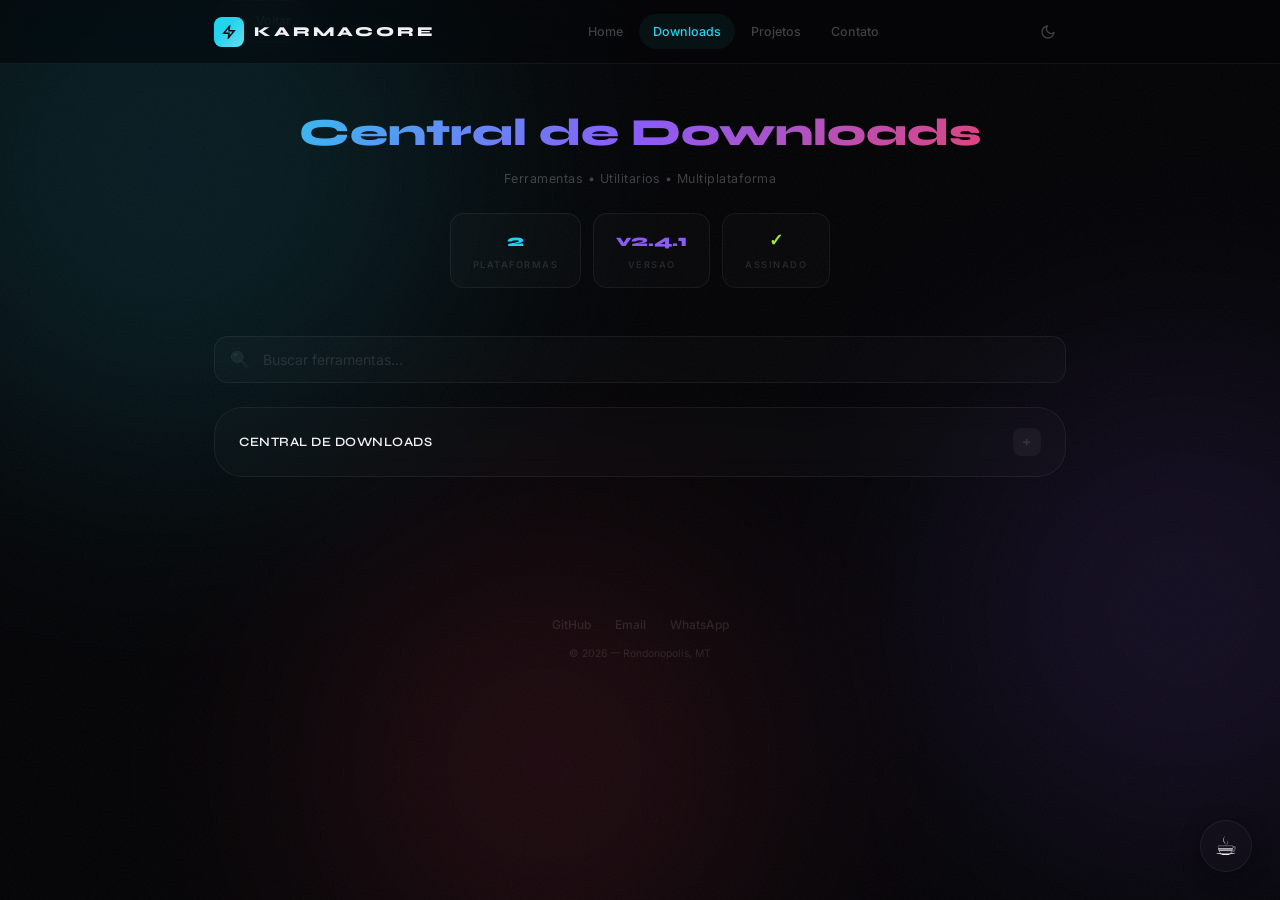
==== commit 5529d928: "NOVA design: complete rewrite with bento grid, scroll progress, animated counters - New design syste" ====
--- a/downloads.html
+++ b/downloads.html
@@ -4,256 +4,222 @@
     <meta charset="UTF-8">
     <meta name="viewport" content="width=device-width, initial-scale=1.0">
     <title>Downloads | KARMACORE</title>
-    <meta name="description" content="Central de downloads do Karmacore — ferramentas e utilitarios para Windows e Android.">
-    <meta property="og:title" content="Downloads | KARMACORE">
-    <meta property="og:type" content="website">
-    <meta name="theme-color" content="#06060a">
-    <link rel="icon" href="data:image/svg+xml,<svg xmlns='http://www.w3.org/2000/svg' viewBox='0 0 100 100'><text y='.9em' font-size='90'>⚡</text></svg>">
-    <link rel="stylesheet" href="style.css?v=3">
+    <meta name="description" content="Central de downloads do Karmacore.">
+    <meta name="theme-color" content="#050507">
+    <link rel="icon" href="data:image/svg+xml,<svg xmlns='http://www.w3.org/2000/svg' viewBox='0 0 100 100'><text y='.9em' font-size='90'>K</text></svg>">
+    <link rel="stylesheet" href="style.css?v=4">
     <style>
-        .dl-hero {
-            text-align: center;
-            padding: 24px 0 12px;
-        }
-        .dl-hero h1 {
-            font-family: 'Space Grotesk', sans-serif;
-            font-size: clamp(1.5rem, 5vw, 2.2rem);
-            font-weight: 700;
-            background: linear-gradient(135deg, #818cf8, #c084fc, #f472b6);
+        .dl-page-hero { text-align: center; padding: 32px 0 16px; }
+        .dl-page-hero h1 {
+            font-family: 'Syne', sans-serif;
+            font-size: clamp(1.6rem, 5vw, 2.4rem);
+            font-weight: 800;
+            background: linear-gradient(135deg, var(--cyan), var(--violet), var(--rose));
             -webkit-background-clip: text; background-clip: text; color: transparent;
             margin-bottom: 6px;
         }
-        .dl-hero p {
-            font-family: 'Space Grotesk', sans-serif;
-            font-size: 0.78rem;
-            color: var(--text-faint);
-            letter-spacing: 0.5px;
-        }
-        .dl-stats {
-            display: flex;
-            justify-content: center;
-            gap: 12px;
-            margin-top: 24px;
-            flex-wrap: wrap;
-        }
-        .dl-stat {
-            text-align: center;
-            padding: 14px 22px;
-            background: var(--glass);
-            backdrop-filter: blur(16px);
-            -webkit-backdrop-filter: blur(16px);
-            border: 1px solid var(--glass-border);
-            border-radius: var(--r);
-            min-width: 105px;
-            position: relative;
-            overflow: hidden;
-        }
-        .dl-stat::before {
-            content: "";
-            position: absolute;
-            top: 0; left: 0; right: 0;
-            height: 1px;
-            background: linear-gradient(90deg, transparent 10%, var(--glass-shine) 50%, transparent 90%);
-        }
-        .dl-stat-value {
-            font-family: 'Space Grotesk', sans-serif;
-            font-size: 1.05rem;
-            font-weight: 700;
-            color: var(--accent);
-        }
-        .dl-stat:nth-child(2) .dl-stat-value { color: var(--accent-2); }
-        .dl-stat:nth-child(3) .dl-stat-value { color: var(--emerald); }
-        .dl-stat-label {
-            font-family: 'Space Grotesk', sans-serif;
-            font-size: 0.58rem;
-            font-weight: 600;
-            color: var(--text-faint);
-            letter-spacing: 1.8px;
-            text-transform: uppercase;
-            margin-top: 3px;
-        }
-        .back-link {
-            display: inline-flex;
-            align-items: center;
-            gap: 8px;
-            padding: 10px 20px;
-            background: var(--surface);
-            border: 1px solid var(--border);
-            border-radius: var(--r-full);
-            color: var(--text-dim);
-            text-decoration: none;
-            font-family: 'Space Grotesk', sans-serif;
-            font-size: 0.78rem;
-            font-weight: 500;
+        .dl-page-hero p { font-size: 0.78rem; color: var(--muted); letter-spacing: 0.5px; }
+        .dl-page-stats {
+            display: flex; justify-content: center; gap: 12px; margin-top: 24px; flex-wrap: wrap;
+        }
+        .dl-page-stat {
+            text-align: center; padding: 14px 22px;
+            background: var(--surface); border: 1px solid var(--border); border-radius: var(--r);
+        }
+        .dl-page-stat .val {
+            font-family: 'Syne', sans-serif; font-size: 1.05rem; font-weight: 800; color: var(--cyan);
+        }
+        .dl-page-stat:nth-child(2) .val { color: var(--violet); }
+        .dl-page-stat:nth-child(3) .val { color: var(--lime); }
+        .dl-page-stat .lbl {
+            font-size: 0.58rem; font-weight: 600; letter-spacing: 1.5px;
+            text-transform: uppercase; color: var(--dim); margin-top: 3px;
+        }
+        .back-btn {
+            display: inline-flex; align-items: center; gap: 8px;
+            padding: 10px 20px; border-radius: var(--r-full);
+            background: var(--surface); border: 1px solid var(--border);
+            color: var(--gray); text-decoration: none;
+            font-size: 0.78rem; font-weight: 500;
+            transition: all 0.3s var(--ease); margin-bottom: 28px;
+        }
+        .back-btn:hover { color: var(--cyan); border-color: rgba(34,211,238,0.15); transform: translateX(-4px); }
+        .search-wrap { position: relative; margin-bottom: 24px; }
+        .search-wrap input {
+            width: 100%; padding: 14px 20px 14px 48px;
+            background: var(--surface); border: 1px solid var(--border); border-radius: var(--r);
+            color: var(--white); font-family: 'Inter', sans-serif; font-size: 0.88rem;
+            transition: all 0.3s var(--ease); outline: none;
+        }
+        .search-wrap input:focus { border-color: var(--cyan); box-shadow: 0 0 0 3px rgba(34,211,238,0.06); }
+        .search-wrap input::placeholder { color: var(--dim); }
+        .search-wrap .s-icon {
+            position: absolute; left: 16px; top: 50%; transform: translateY(-50%);
+            color: var(--dim); font-size: 1rem;
+        }
+        .folder-group {
+            background: var(--surface); border: 1px solid var(--border);
+            border-radius: var(--r-xl); margin-bottom: 10px; overflow: hidden;
+            backdrop-filter: blur(12px); -webkit-backdrop-filter: blur(12px);
             transition: all 0.3s var(--ease);
-            margin-bottom: 24px;
-        }
-        .back-link:hover {
-            color: var(--accent);
-            border-color: var(--accent);
-            transform: translateX(-4px);
-            box-shadow: 0 0 0 3px rgba(129,140,248,0.06);
-        }
+        }
+        .folder-group:hover { border-color: var(--border-2); }
+        .folder-head {
+            padding: 20px 24px; cursor: pointer; display: flex; align-items: center;
+            justify-content: space-between; user-select: none; transition: background 0.3s;
+            font-family: 'Syne', sans-serif; font-size: 0.8rem; font-weight: 600; letter-spacing: 0.5px;
+        }
+        .folder-head:hover { background: var(--surface-2); }
+        .folder-head .tgl {
+            width: 28px; height: 28px; display: grid; place-items: center;
+            border-radius: 8px; background: var(--surface-2); font-size: 1.1rem;
+            color: var(--dim); transition: all 0.3s var(--ease);
+        }
+        .folder-head.active .tgl { transform: rotate(180deg); color: var(--cyan); background: rgba(34,211,238,0.06); }
+        .folder-body {
+            max-height: 0; overflow: hidden; transition: max-height 0.4s var(--ease); padding: 0 24px;
+        }
+        .folder-body.open { max-height: 400px; padding-bottom: 20px; }
+        .dl-item {
+            display: flex; align-items: center; gap: 14px; width: 100%;
+            padding: 16px 20px; margin: 4px 0; background: var(--surface-2);
+            border: 1px solid var(--border); border-radius: var(--r);
+            color: var(--white); text-decoration: none; font-weight: 500; font-size: 0.86rem;
+            transition: all 0.3s var(--ease);
+        }
+        .dl-item:hover { border-color: var(--cyan); transform: translateX(4px); }
+        .dl-item .di-icon { font-size: 1.2rem; flex-shrink: 0; }
+        .dl-item .di-sub { font-size: 0.66rem; color: var(--dim); margin-top: 2px; }
+        #no-results { display: none; text-align: center; padding: 32px 20px; color: var(--dim); font-size: 0.85rem; }
         @media (max-width: 480px) {
-            .dl-stats { gap: 8px; }
-            .dl-stat { min-width: 88px; padding: 12px 16px; }
+            .dl-page-stats { gap: 8px; }
+            .dl-page-stat { min-width: 85px; padding: 12px 16px; }
         }
     </style>
 </head>
 <body>
 
-    <!-- ANIMATED BACKGROUND ORBS -->
-    <div class="orb orb-1"></div>
-    <div class="orb orb-2"></div>
-    <div class="orb orb-3"></div>
-    <div class="orb orb-4"></div>
+    <div class="scroll-progress" id="scroll-progress"></div>
+    <div class="mesh-bg"><div class="blob"></div><div class="blob"></div><div class="blob"></div></div>
+    <div class="grain"></div>
 
     <!-- NAVBAR -->
-    <nav id="navbar">
-        <div class="nav-inner">
-            <a href="index.html" class="nav-logo">
-                <span class="nav-logo-icon">⚡</span>
-                <span class="nav-logo-text">KARMACORE</span>
+    <nav class="navbar">
+        <div class="navbar-inner">
+            <a href="index.html" class="logo">
+                <div class="logo-mark">
+                    <svg width="14" height="14" viewBox="0 0 24 24" fill="none" stroke="#050507" stroke-width="2.5" stroke-linecap="round"><path d="M13 2L3 14h9l-1 8 10-12h-9l1-8z"/></svg>
+                </div>
+                <span class="logo-word">KARMACORE</span>
             </a>
-            <div class="nav-center">
+            <div class="nav-links">
                 <a href="index.html" class="nav-link">Home</a>
                 <a href="#downloads" class="nav-link active">Downloads</a>
                 <a href="index.html#projects" class="nav-link">Projetos</a>
                 <a href="index.html#contact" class="nav-link">Contato</a>
             </div>
-            <div class="nav-right">
-                <button class="theme-toggle" id="theme-toggle" title="Alternar tema" onclick="toggleTheme()">
-                    <svg class="icon-moon" width="18" height="18" viewBox="0 0 24 24" fill="none" stroke="currentColor" stroke-width="2" stroke-linecap="round" stroke-linejoin="round"><path d="M21 12.79A9 9 0 1 1 11.21 3 7 7 0 0 0 21 12.79z"></path></svg>
-                    <svg class="icon-sun" width="18" height="18" viewBox="0 0 24 24" fill="none" stroke="currentColor" stroke-width="2" stroke-linecap="round" stroke-linejoin="round" style="display:none"><circle cx="12" cy="12" r="5"></circle><line x1="12" y1="1" x2="12" y2="3"></line><line x1="12" y1="21" x2="12" y2="23"></line><line x1="4.22" y1="4.22" x2="5.64" y2="5.64"></line><line x1="18.36" y1="18.36" x2="19.78" y2="19.78"></line><line x1="1" y1="12" x2="3" y2="12"></line><line x1="21" y1="12" x2="23" y2="12"></line><line x1="4.22" y1="19.78" x2="5.64" y2="18.36"></line><line x1="18.36" y1="5.64" x2="19.78" y2="4.22"></line></svg>
+            <div class="nav-actions">
+                <button class="btn-icon" title="Alternar tema" onclick="toggleTheme()">
+                    <svg class="icon-moon" width="16" height="16" viewBox="0 0 24 24" fill="none" stroke="currentColor" stroke-width="2" stroke-linecap="round" stroke-linejoin="round"><path d="M21 12.79A9 9 0 1 1 11.21 3 7 7 0 0 0 21 12.79z"></path></svg>
+                    <svg class="icon-sun" width="16" height="16" viewBox="0 0 24 24" fill="none" stroke="currentColor" stroke-width="2" stroke-linecap="round" stroke-linejoin="round" style="display:none"><circle cx="12" cy="12" r="5"></circle><line x1="12" y1="1" x2="12" y2="3"></line><line x1="12" y1="21" x2="12" y2="23"></line><line x1="4.22" y1="4.22" x2="5.64" y2="5.64"></line><line x1="18.36" y1="18.36" x2="19.78" y2="19.78"></line><line x1="1" y1="12" x2="3" y2="12"></line><line x1="21" y1="12" x2="23" y2="12"></line><line x1="4.22" y1="19.78" x2="5.64" y2="18.36"></line><line x1="18.36" y1="5.64" x2="19.78" y2="4.22"></line></svg>
                 </button>
-                <button class="nav-burger" id="burger" onclick="toggleBurger()">
-                    <span></span><span></span><span></span>
-                </button>
+                <button class="burger" id="burger" onclick="toggleBurger()"><span></span><span></span><span></span></button>
             </div>
         </div>
     </nav>
 
-    <!-- MOBILE MENU -->
-    <div id="mobile-menu" class="mobile-menu">
+    <div id="mobile-nav" class="mobile-nav">
         <a href="index.html" class="mm-link" onclick="closeBurger()">Home</a>
         <a href="#downloads" class="mm-link" onclick="closeBurger()">Downloads</a>
         <a href="index.html#projects" class="mm-link" onclick="closeBurger()">Projetos</a>
         <a href="index.html#contact" class="mm-link" onclick="closeBurger()">Contato</a>
     </div>
 
-    <div class="container">
-
-        <a href="index.html" class="back-link">
-            <svg width="14" height="14" viewBox="0 0 24 24" fill="none" stroke="currentColor" stroke-width="2.5"><line x1="19" y1="12" x2="5" y2="12"></line><polyline points="12 19 5 12 12 5"></polyline></svg>
+    <main>
+        <a href="index.html" class="back-btn">
+            <svg width="13" height="13" viewBox="0 0 24 24" fill="none" stroke="currentColor" stroke-width="2.5"><line x1="19" y1="12" x2="5" y2="12"></line><polyline points="12 19 5 12 12 5"></polyline></svg>
             Voltar
         </a>
 
-        <header class="dl-hero">
+        <header class="dl-page-hero">
             <h1>Central de Downloads</h1>
             <p>Ferramentas &bull; Utilitarios &bull; Multiplataforma</p>
-            <div class="dl-stats">
-                <div class="dl-stat">
-                    <div class="dl-stat-value">2</div>
-                    <div class="dl-stat-label">Plataformas</div>
+            <div class="dl-page-stats">
+                <div class="dl-page-stat"><div class="val">2</div><div class="lbl">Plataformas</div></div>
+                <div class="dl-page-stat"><div class="val">v2.4.1</div><div class="lbl">Versao</div></div>
+                <div class="dl-page-stat"><div class="val">&#10003;</div><div class="lbl">Assinado</div></div>
+            </div>
+        </header>
+
+        <section class="section" id="downloads" style="padding-top:32px">
+            <div class="search-wrap">
+                <span class="s-icon">&#128269;</span>
+                <input type="text" id="search" placeholder="Buscar ferramentas..." autocomplete="off">
+            </div>
+
+            <div class="folder-group" id="main-folder">
+                <div class="folder-head" onclick="toggleFolder(this)">
+                    CENTRAL DE DOWNLOADS
+                    <span class="tgl">+</span>
                 </div>
-                <div class="dl-stat">
-                    <div class="dl-stat-value">v2.4.1</div>
-                    <div class="dl-stat-label">Versao</div>
+                <div class="folder-body" id="main-content">
+                    <div class="folder-group">
+                        <div class="folder-head" onclick="toggleFolder(this)">
+                            WINDOWS
+                            <span class="tgl">+</span>
+                        </div>
+                        <div class="folder-body">
+                            <a href="javascript:void(0)" class="dl-item" onclick="return false">
+                                <span class="di-icon">&#128229;</span>
+                                <div><strong>Karmacore_Setup.exe</strong><div class="di-sub">v2.4.1 &bull; 48.2 MB &bull; SHA256 verificado</div></div>
+                            </a>
+                        </div>
+                    </div>
+                    <div class="folder-group">
+                        <div class="folder-head" onclick="toggleFolder(this)">
+                            ANDROID
+                            <span class="tgl">+</span>
+                        </div>
+                        <div class="folder-body">
+                            <a href="javascript:void(0)" class="dl-item" onclick="return false">
+                                <span class="di-icon">&#128229;</span>
+                                <div><strong>Karmacore.apk</strong><div class="di-sub">v2.4.1 &bull; 31.8 MB &bull; Assinado</div></div>
+                            </a>
+                        </div>
+                    </div>
+                    <div id="no-results">Nenhum resultado para "<span id="search-term"></span>"</div>
                 </div>
-                <div class="dl-stat">
-                    <div class="dl-stat-value">&#10003;</div>
-                    <div class="dl-stat-label">Assinado</div>
-                </div>
-            </div>
-        </header>
-
-        <div class="divider"></div>
-
-        <section id="downloads" class="section">
-            <div class="search-box">
-                <span class="search-icon">&#128269;</span>
-                <input type="text" id="search" placeholder="Procurar ferramentas ou apps..." autocomplete="off">
-            </div>
-
-            <div class="folder" id="main-folder">
-                <div class="folder-header" onclick="toggleFolder(this)">
-                    CENTRAL DE DOWNLOADS
-                    <span class="toggle-icon">+</span>
-                </div>
-                <div class="content" id="main-content">
-                    <div class="folder">
-                        <div class="folder-header" onclick="toggleFolder(this)">
-                            WINDOWS
-                            <span class="toggle-icon">+</span>
-                        </div>
-                        <div class="content">
-                            <a href="javascript:void(0)" class="download-btn" onclick="return false">
-                                <span class="dl-icon">&#128229;</span>
-                                <div>
-                                    <strong>Karmacore_Setup.exe</strong>
-                                    <div class="dl-info">v2.4.1 &bull; 48.2 MB &bull; SHA256 verificado</div>
-                                </div>
-                            </a>
-                        </div>
-                    </div>
-                    <div class="folder">
-                        <div class="folder-header" onclick="toggleFolder(this)">
-                            ANDROID
-                            <span class="toggle-icon">+</span>
-                        </div>
-                        <div class="content">
-                            <a href="javascript:void(0)" class="download-btn" onclick="return false">
-                                <span class="dl-icon">&#128229;</span>
-                                <div>
-                                    <strong>Karmacore.apk</strong>
-                                    <div class="dl-info">v2.4.1 &bull; 31.8 MB &bull; Assinado</div>
-                                </div>
-                            </a>
-                        </div>
-                    </div>
-                    <div id="no-results">
-                        Nenhum resultado encontrado para "<span id="search-term"></span>"
-                    </div>
-                </div>
             </div>
         </section>
-    </div>
-
-    <!-- Coffee button -->
-    <div class="coffee" onclick="openModal()">&#9749;</div>
-
-    <!-- Support modal -->
-    <div id="modal" onclick="if(event.target===this) closeModal()">
-        <div class="modal-content">
-            <span class="modal-close" onclick="closeModal()">&#10005;</span>
-            <div class="modal-title">APOIE O PROJETO</div>
-            <p class="modal-subtitle">Qualquer valor faz diferenca &#128293;</p>
-            <div class="pix-box">
-                <span id="pix-key" data-pix="1ad6a146-8d7e-4521-a96a-fde7ccd602ac">1ad6a146-8d7e-4521-a96a-fde7ccd602ac</span>
-                <button id="copy-btn" onclick="copyPix()" title="Copiar chave PIX">
-                    <svg width="16" height="16" viewBox="0 0 24 24" fill="none" stroke="currentColor" stroke-width="2" stroke-linecap="round" stroke-linejoin="round" id="copy-icon">
-                        <rect x="9" y="9" width="13" height="13" rx="2" ry="2"></rect>
-                        <path d="M5 15H4a2 2 0 0 1-2-2V4a2 2 0 0 1 2-2h9a2 2 0 0 1 2 2v1"></path>
-                    </svg>
-                    <svg width="16" height="16" viewBox="0 0 24 24" fill="none" stroke="currentColor" stroke-width="2.5" stroke-linecap="round" stroke-linejoin="round" id="check-icon" style="display:none">
-                        <polyline points="20 6 9 17 4 12"></polyline>
-                    </svg>
+    </main>
+
+    <div class="coffee-fab" onclick="openModal()">☕</div>
+
+    <div class="modal-overlay" id="modal" onclick="if(event.target===this)closeModal()">
+        <div class="modal-box" id="modal-box">
+            <button class="close-btn" onclick="closeModal()">&times;</button>
+            <h3>Apoie o Projeto</h3>
+            <p class="modal-sub">Qualquer valor faz diferenca</p>
+            <div class="pix-card">
+                <span class="pix-key" id="pix-key" data-pix="1ad6a146-8d7e-4521-a96a-fde7ccd602ac">1ad6a146-8d7e-4521-a96a-fde7ccd602ac</span>
+                <button class="copy-btn" onclick="copyPix()">
+                    <svg width="15" height="15" viewBox="0 0 24 24" fill="none" stroke="currentColor" stroke-width="2" stroke-linecap="round" stroke-linejoin="round" id="copy-icon"><rect x="9" y="9" width="13" height="13" rx="2" ry="2"></rect><path d="M5 15H4a2 2 0 0 1-2-2V4a2 2 0 0 1 2-2h9a2 2 0 0 1 2 2v1"></path></svg>
+                    <svg width="15" height="15" viewBox="0 0 24 24" fill="none" stroke="currentColor" stroke-width="2.5" stroke-linecap="round" stroke-linejoin="round" id="check-icon" style="display:none"><polyline points="20 6 9 17 4 12"></polyline></svg>
                 </button>
             </div>
-            <p class="pix-hint" onclick="copyPix()">Toque na chave ou no botao para copiar</p>
+            <p class="modal-hint" onclick="copyPix()">Toque para copiar a chave PIX</p>
         </div>
     </div>
 
-    <!-- Footer -->
-    <footer>
-        <div class="footer-links">
-            <a href="https://github.com/MicaelSanPedro" target="_blank" rel="noopener" class="footer-link">GitHub</a>
-            <a href="mailto:sanpedromicael@gmail.com" class="footer-link">Email</a>
-            <a href="https://wa.me/5566984447849" target="_blank" rel="noopener" class="footer-link">WhatsApp</a>
+    <footer class="site-footer">
+        <div class="footer-row">
+            <a href="https://github.com/MicaelSanPedro" target="_blank" rel="noopener">GitHub</a>
+            <a href="mailto:sanpedromicael@gmail.com">Email</a>
+            <a href="https://wa.me/5566984447849" target="_blank" rel="noopener">WhatsApp</a>
         </div>
-        <p class="footer-copy">&copy; 2026 &mdash; Rondonopolis, MT &bull; Feito com cafe</p>
+        <p class="copy">&copy; 2026 &mdash; Rondonopolis, MT</p>
     </footer>
 
-    <script src="script.js?v=3"></script>
+    <script src="script.js?v=4"></script>
 </body>
 </html>
--- a/style.css
+++ b/style.css
@@ -1,149 +1,134 @@
 /* ═══════════════════════════════════════════════════
-   KARMACORE | Micael San — Premium Glass v3
+   KARMACORE — NOVA Design System
+   Portfolio de Micael San
    ═══════════════════════════════════════════════════ */
 
-/* ── Fonts ── */
-@import url('https://fonts.googleapis.com/css2?family=Plus+Jakarta+Sans:ital,wght@0,400;0,500;0,600;0,700;0,800;1,400&family=Space+Grotesk:wght@400;500;600;700&display=swap');
-
+@import url('https://fonts.googleapis.com/css2?family=Syne:wght@400;500;600;700;800&family=Inter:wght@400;500;600;700&display=swap');
+
+/* ── Tokens ── */
 :root {
-    /* Vibrant palette */
-    --accent: #818cf8;
-    --accent-2: #c084fc;
-    --accent-3: #f472b6;
-    --blue: #60a5fa;
-    --violet: #a78bfa;
-    --emerald: #34d399;
-    --rose: #fb7185;
-    --amber: #fbbf24;
     --cyan: #22d3ee;
-    --orange: #fb923c;
-
-    /* Dark theme */
-    --bg: #06060a;
-    --bg-card: rgba(255, 255, 255, 0.025);
-    --surface: rgba(255, 255, 255, 0.04);
-    --surface-hover: rgba(255, 255, 255, 0.07);
+    --violet: #8b5cf6;
+    --rose: #f43f5e;
+    --amber: #f59e0b;
+    --lime: #a3e635;
+    --orange: #f97316;
+    --sky: #38bdf8;
+
+    --bg: #050507;
+    --bg-elevated: #0a0a0f;
+    --surface: rgba(255, 255, 255, 0.02);
+    --surface-2: rgba(255, 255, 255, 0.04);
+    --surface-3: rgba(255, 255, 255, 0.06);
     --border: rgba(255, 255, 255, 0.06);
-    --border-hover: rgba(255, 255, 255, 0.12);
-
-    /* Glass */
-    --glass: rgba(255, 255, 255, 0.03);
-    --glass-border: rgba(255, 255, 255, 0.07);
-    --glass-shine: rgba(255, 255, 255, 0.1);
-    --blur: 24px;
-
-    /* Text */
-    --text: #f0f0f2;
-    --text-dim: rgba(240, 240, 242, 0.45);
-    --text-faint: rgba(240, 240, 242, 0.22);
-
-    /* System */
-    --r: 18px;
-    --r-lg: 28px;
-    --r-full: 9999px;
-    --shadow-sm: 0 2px 8px rgba(0,0,0,0.3);
-    --shadow: 0 8px 32px rgba(0,0,0,0.4);
-    --shadow-xl: 0 24px 80px rgba(0,0,0,0.6);
-    --ease: cubic-bezier(0.16, 1, 0.3, 1);
-    --ease-bounce: cubic-bezier(0.34, 1.56, 0.64, 1);
+    --border-2: rgba(255, 255, 255, 0.1);
+    --border-accent: rgba(34, 211, 238, 0.15);
+
+    --white: #f0f0f5;
+    --gray: rgba(240, 240, 245, 0.5);
+    --muted: rgba(240, 240, 245, 0.25);
+    --dim: rgba(240, 240, 245, 0.12);
+
+    --r-sm: 10px;
+    --r: 14px;
+    --r-lg: 20px;
+    --r-xl: 28px;
+    --r-full: 100px;
+    --ease: cubic-bezier(0.22, 1, 0.36, 1);
+    --ease-out: cubic-bezier(0.33, 1, 0.68, 1);
 }
 
 *, *::before, *::after { margin: 0; padding: 0; box-sizing: border-box; }
-
 html { scroll-behavior: smooth; scroll-padding-top: 80px; }
 
 body {
-    min-height: 100vh;
     background: var(--bg);
-    color: var(--text);
-    font-family: 'Plus Jakarta Sans', -apple-system, sans-serif;
+    color: var(--white);
+    font-family: 'Inter', system-ui, -apple-system, sans-serif;
     overflow-x: hidden;
-    line-height: 1.65;
+    line-height: 1.6;
     -webkit-font-smoothing: antialiased;
-    transition: background 0.6s, color 0.6s;
-}
-
-/* ═══════ ANIMATED BACKGROUND ORBS ═══════ */
-.orb {
+    transition: background 0.6s var(--ease);
+}
+
+/* ═══════ SCROLL PROGRESS BAR ═══════ */
+.scroll-progress {
     position: fixed;
-    border-radius: 50%;
-    filter: blur(80px);
-    opacity: 0.35;
-    pointer-events: none;
-    z-index: 0;
-    will-change: transform;
-}
-.orb-1 {
-    width: 500px; height: 500px;
-    background: radial-gradient(circle, #818cf8, transparent 70%);
-    top: -10%; left: -5%;
-    animation: orb-float-1 18s ease-in-out infinite;
-}
-.orb-2 {
-    width: 400px; height: 400px;
-    background: radial-gradient(circle, #c084fc, transparent 70%);
-    top: 50%; right: -8%;
-    animation: orb-float-2 22s ease-in-out infinite;
-}
-.orb-3 {
-    width: 350px; height: 350px;
-    background: radial-gradient(circle, #f472b6, transparent 70%);
-    bottom: -5%; left: 30%;
-    animation: orb-float-3 20s ease-in-out infinite;
-}
-.orb-4 {
-    width: 300px; height: 300px;
-    background: radial-gradient(circle, #22d3ee, transparent 70%);
-    top: 30%; left: 50%;
-    animation: orb-float-4 25s ease-in-out infinite;
-    opacity: 0.18;
-}
-
-@keyframes orb-float-1 {
-    0%, 100% { transform: translate(0, 0) scale(1); }
-    33% { transform: translate(80px, 60px) scale(1.1); }
-    66% { transform: translate(-40px, 100px) scale(0.95); }
-}
-@keyframes orb-float-2 {
-    0%, 100% { transform: translate(0, 0) scale(1); }
-    33% { transform: translate(-70px, -80px) scale(1.08); }
-    66% { transform: translate(50px, 40px) scale(0.92); }
-}
-@keyframes orb-float-3 {
-    0%, 100% { transform: translate(0, 0) scale(1); }
-    33% { transform: translate(60px, -50px) scale(1.12); }
-    66% { transform: translate(-80px, -30px) scale(0.9); }
-}
-@keyframes orb-float-4 {
-    0%, 100% { transform: translate(0, 0) scale(1); }
-    50% { transform: translate(-100px, 60px) scale(1.15); }
-}
-
-/* Noise texture overlay */
-body::after {
-    content: "";
+    top: 0;
+    left: 0;
+    height: 2px;
+    background: linear-gradient(90deg, var(--cyan), var(--violet), var(--rose));
+    z-index: 9999;
+    width: 0%;
+    transition: width 0.1s linear;
+}
+
+/* ═══════ MESH GRADIENT BG ═══════ */
+.mesh-bg {
     position: fixed;
     inset: 0;
+    z-index: 0;
     pointer-events: none;
+    overflow: hidden;
+}
+.mesh-bg .blob {
+    position: absolute;
+    border-radius: 50%;
+    filter: blur(120px);
+    opacity: 0.12;
+    animation: mesh-drift 20s ease-in-out infinite alternate;
+}
+.mesh-bg .blob:nth-child(1) {
+    width: 600px; height: 600px;
+    background: var(--cyan);
+    top: -15%; left: -10%;
+    animation-duration: 24s;
+}
+.mesh-bg .blob:nth-child(2) {
+    width: 500px; height: 500px;
+    background: var(--violet);
+    top: 40%; right: -12%;
+    animation-duration: 20s;
+    animation-delay: -5s;
+}
+.mesh-bg .blob:nth-child(3) {
+    width: 450px; height: 450px;
+    background: var(--rose);
+    bottom: -10%; left: 25%;
+    animation-duration: 22s;
+    animation-delay: -10s;
+}
+@keyframes mesh-drift {
+    0% { transform: translate(0, 0) scale(1) rotate(0deg); }
+    33% { transform: translate(40px, -30px) scale(1.05) rotate(5deg); }
+    66% { transform: translate(-20px, 40px) scale(0.95) rotate(-3deg); }
+    100% { transform: translate(30px, 20px) scale(1.02) rotate(2deg); }
+}
+
+/* Grain overlay */
+.grain {
+    position: fixed;
+    inset: 0;
     z-index: 1;
-    opacity: 0.015;
-    background-image: url("data:image/svg+xml,%3Csvg viewBox='0 0 256 256' xmlns='http://www.w3.org/2000/svg'%3E%3Cfilter id='noise'%3E%3CfeTurbulence type='fractalNoise' baseFrequency='0.9' numOctaves='4' stitchTiles='stitch'/%3E%3C/filter%3E%3Crect width='100%25' height='100%25' filter='url(%23noise)' opacity='1'/%3E%3C/svg%3E");
+    pointer-events: none;
+    opacity: 0.03;
+    background-image: url("data:image/svg+xml,%3Csvg viewBox='0 0 512 512' xmlns='http://www.w3.org/2000/svg'%3E%3Cfilter id='n'%3E%3CfeTurbulence type='fractalNoise' baseFrequency='0.85' numOctaves='4' stitchTiles='stitch'/%3E%3C/filter%3E%3Crect width='100%25' height='100%25' filter='url(%23n)'/%3E%3C/svg%3E");
 }
 
 /* ═══════ NAVBAR ═══════ */
-#navbar {
+.navbar {
     position: fixed;
     top: 0; left: 0; right: 0;
-    height: 66px;
+    height: 64px;
     z-index: 5000;
-    background: rgba(6, 6, 10, 0.55);
-    backdrop-filter: blur(30px) saturate(200%);
-    -webkit-backdrop-filter: blur(30px) saturate(200%);
-    border-bottom: 1px solid rgba(255,255,255,0.03);
-    transition: all 0.5s var(--ease);
-}
-.nav-inner {
-    max-width: 880px;
+    background: rgba(5, 5, 7, 0.6);
+    backdrop-filter: blur(24px) saturate(180%);
+    -webkit-backdrop-filter: blur(24px) saturate(180%);
+    border-bottom: 1px solid var(--border);
+    transition: all 0.4s var(--ease);
+}
+.navbar-inner {
+    max-width: 900px;
     margin: 0 auto;
     height: 100%;
     display: flex;
@@ -151,1011 +136,826 @@
     justify-content: space-between;
     padding: 0 24px;
 }
-.nav-logo {
+
+/* Logo */
+.logo {
     display: flex;
     align-items: center;
     gap: 10px;
     text-decoration: none;
     flex-shrink: 0;
 }
-.nav-logo-icon {
-    width: 32px; height: 32px;
-    background: linear-gradient(135deg, #818cf8, #c084fc, #f472b6);
-    border-radius: 10px;
+.logo-mark {
+    width: 30px; height: 30px;
+    background: var(--cyan);
+    border-radius: 8px;
+    display: grid;
+    place-items: center;
+    position: relative;
+    overflow: hidden;
+    transition: transform 0.3s var(--ease);
+}
+.logo-mark::after {
+    content: "";
+    position: absolute;
+    inset: 0;
+    background: linear-gradient(135deg, transparent 40%, rgba(255,255,255,0.3));
+}
+.logo:hover .logo-mark { transform: rotate(-8deg) scale(1.1); }
+.logo-mark svg { position: relative; z-index: 1; }
+.logo-word {
+    font-family: 'Syne', sans-serif;
+    font-size: 0.85rem;
+    font-weight: 800;
+    letter-spacing: 3px;
+    color: var(--white);
+}
+
+/* Nav links */
+.nav-links { display: flex; gap: 2px; }
+.nav-links a {
+    padding: 8px 14px;
+    border-radius: var(--r-full);
+    text-decoration: none;
+    color: var(--muted);
+    font-size: 0.78rem;
+    font-weight: 500;
+    transition: all 0.3s var(--ease);
+}
+.nav-links a:hover { color: var(--white); background: var(--surface-2); }
+.nav-links a.active { color: var(--cyan); background: rgba(34,211,238,0.06); }
+
+/* Nav right */
+.nav-actions { display: flex; align-items: center; gap: 6px; }
+
+/* Theme toggle */
+.btn-icon {
+    width: 36px; height: 36px;
     display: grid; place-items: center;
+    background: transparent;
+    border: 1px solid transparent;
+    border-radius: var(--r);
+    cursor: pointer;
+    color: var(--muted);
+    transition: all 0.3s var(--ease);
+    font-size: 0;
+}
+.btn-icon:hover { color: var(--amber); background: rgba(245,158,11,0.06); border-color: rgba(245,158,11,0.1); }
+.btn-icon:active { transform: scale(0.9); }
+.btn-icon svg { pointer-events: none; }
+
+/* Burger */
+.burger {
+    display: none;
+    flex-direction: column;
+    justify-content: center;
+    gap: 4px;
+    width: 36px; height: 36px;
+    padding: 9px 7px;
+    background: transparent;
+    border: 1px solid transparent;
+    border-radius: var(--r);
+    cursor: pointer;
+    transition: all 0.3s var(--ease);
+}
+.burger span {
+    width: 100%;
+    height: 1.5px;
+    background: var(--muted);
+    border-radius: 2px;
+    transition: all 0.3s var(--ease);
+}
+.burger.active span:nth-child(1) { transform: translateY(5.5px) rotate(45deg); background: var(--cyan); }
+.burger.active span:nth-child(2) { opacity: 0; }
+.burger.active span:nth-child(3) { transform: translateY(-5.5px) rotate(-45deg); background: var(--cyan); }
+
+/* Mobile menu */
+.mobile-nav {
+    display: none;
+    position: fixed;
+    top: 64px; left: 0; right: 0;
+    z-index: 4999;
+    background: rgba(5,5,7,0.95);
+    backdrop-filter: blur(32px);
+    -webkit-backdrop-filter: blur(32px);
+    border-bottom: 1px solid var(--border);
+    padding: 12px 16px 20px;
+    flex-direction: column;
+    gap: 2px;
+}
+.mobile-nav.open { display: flex; }
+.mobile-nav a {
+    padding: 14px 18px;
+    border-radius: var(--r);
+    text-decoration: none;
+    color: var(--gray);
     font-size: 0.9rem;
-    box-shadow: 0 2px 12px rgba(129, 140, 248, 0.3);
-    transition: transform 0.3s var(--ease);
-}
-.nav-logo:hover .nav-logo-icon { transform: rotate(-8deg) scale(1.08); }
-.nav-logo-text {
-    font-family: 'Space Grotesk', sans-serif;
-    font-size: 0.95rem;
-    font-weight: 700;
-    letter-spacing: 2.5px;
-    background: linear-gradient(135deg, #e0e7ff, #c7d2fe);
+    font-weight: 500;
+    transition: all 0.3s var(--ease);
+}
+.mobile-nav a:hover { color: var(--white); background: var(--surface-2); }
+
+/* ═══════ MAIN CONTAINER ═══════ */
+main {
+    max-width: 900px;
+    margin: 0 auto;
+    padding: 0 24px;
+    position: relative;
+    z-index: 10;
+}
+
+/* ═══════ HERO ═══════ */
+.hero {
+    min-height: 100vh;
+    display: flex;
+    flex-direction: column;
+    justify-content: center;
+    align-items: center;
+    text-align: center;
+    padding: 80px 0 60px;
+    position: relative;
+}
+
+.hero-tag {
+    display: inline-flex;
+    align-items: center;
+    gap: 8px;
+    padding: 5px 14px 5px 6px;
+    border: 1px solid var(--border);
+    border-radius: var(--r-full);
+    font-size: 0.7rem;
+    font-weight: 500;
+    color: var(--gray);
+    margin-bottom: 32px;
+    animation: fade-in 0.8s var(--ease) both;
+}
+.hero-tag .dot {
+    width: 7px; height: 7px;
+    border-radius: 50%;
+    background: var(--lime);
+    box-shadow: 0 0 8px var(--lime);
+    animation: blink 2s ease-in-out infinite;
+}
+@keyframes blink {
+    0%, 100% { opacity: 1; }
+    50% { opacity: 0.4; }
+}
+
+.hero-title {
+    font-family: 'Syne', sans-serif;
+    font-size: clamp(3rem, 13vw, 6rem);
+    font-weight: 800;
+    letter-spacing: -3px;
+    line-height: 0.95;
+    margin-bottom: 20px;
+    animation: fade-up 0.8s 0.1s var(--ease) both;
+}
+.hero-title .line-2 {
+    display: block;
+    background: linear-gradient(135deg, var(--cyan) 0%, var(--violet) 40%, var(--rose) 80%);
     -webkit-background-clip: text;
     background-clip: text;
     color: transparent;
-}
-
-.nav-center { display: flex; align-items: center; gap: 4px; }
-.nav-link {
-    padding: 8px 16px;
-    border-radius: var(--r-full);
-    text-decoration: none;
-    color: var(--text-dim);
-    font-family: 'Space Grotesk', sans-serif;
-    font-size: 0.78rem;
-    font-weight: 500;
-    letter-spacing: 0.5px;
-    transition: all 0.3s var(--ease);
-    position: relative;
-}
-.nav-link:hover {
-    color: var(--text);
-    background: var(--surface-hover);
-}
-.nav-link.active {
-    color: #fff;
-    background: linear-gradient(135deg, rgba(129,140,248,0.15), rgba(192,132,252,0.1));
-    border: 1px solid rgba(129,140,248,0.15);
-}
-
-.nav-right { display: flex; align-items: center; gap: 8px; }
-
-/* Theme toggle */
-.theme-toggle {
-    width: 40px; height: 40px;
-    display: flex; align-items: center; justify-content: center;
-    background: var(--surface);
-    border: 1px solid var(--border);
-    border-radius: 12px;
-    cursor: pointer;
-    color: var(--text-dim);
-    transition: all 0.3s var(--ease);
-    flex-shrink: 0;
-    font-size: 0;
-}
-.theme-toggle:hover {
-    color: var(--amber);
-    background: rgba(251, 191, 36, 0.06);
-    border-color: rgba(251, 191, 36, 0.15);
-    transform: scale(1.06);
-}
-.theme-toggle:active { transform: scale(0.94); }
-.theme-toggle svg { transition: all 0.3s var(--ease); pointer-events: none; }
-
-/* Burger */
-.nav-burger {
-    display: none;
-    flex-direction: column;
-    justify-content: center;
-    gap: 5px;
-    width: 40px; height: 40px;
-    padding: 9px 7px;
-    background: var(--surface);
-    border: 1px solid var(--border);
-    border-radius: 12px;
-    cursor: pointer;
-    transition: all 0.3s var(--ease);
-}
-.nav-burger span {
-    display: block;
-    width: 100%;
-    height: 1.5px;
-    background: var(--text-dim);
-    border-radius: 2px;
-    transition: all 0.3s var(--ease);
-}
-.nav-burger.open span:nth-child(1) { transform: translateY(6.5px) rotate(45deg); background: var(--accent); }
-.nav-burger.open span:nth-child(2) { opacity: 0; }
-.nav-burger.open span:nth-child(3) { transform: translateY(-6.5px) rotate(-45deg); background: var(--accent); }
-
-/* Mobile menu */
-.mobile-menu {
-    display: none;
-    position: fixed;
-    top: 66px; left: 0; right: 0;
-    z-index: 4999;
-    background: rgba(6, 6, 10, 0.94);
-    backdrop-filter: blur(40px) saturate(200%);
-    -webkit-backdrop-filter: blur(40px) saturate(200%);
-    border-bottom: 1px solid rgba(255,255,255,0.03);
-    padding: 12px 16px 20px;
-    flex-direction: column;
-    gap: 4px;
-}
-.mobile-menu.open { display: flex; }
-.mm-link {
-    padding: 15px 20px;
-    border-radius: 14px;
-    text-decoration: none;
-    color: var(--text-dim);
-    font-family: 'Space Grotesk', sans-serif;
-    font-size: 0.92rem;
-    font-weight: 500;
-    transition: all 0.3s var(--ease);
-}
-.mm-link:hover { color: var(--text); background: var(--surface-hover); }
-
-/* ── Container ── */
-.container {
-    max-width: 740px;
-    width: 100%;
-    margin: 0 auto;
-    padding: 90px 24px 40px;
-    position: relative;
-    z-index: 10;
-}
-
-/* ═══════ HERO ═══════ */
-.hero {
-    text-align: center;
-    padding: 56px 0 20px;
-    position: relative;
-}
-.hero-badge {
-    display: inline-flex;
-    align-items: center;
-    gap: 8px;
-    padding: 6px 16px 6px 8px;
-    background: var(--surface);
-    border: 1px solid var(--border);
-    border-radius: var(--r-full);
-    font-family: 'Space Grotesk', sans-serif;
-    font-size: 0.72rem;
-    font-weight: 500;
-    color: var(--text-dim);
-    margin-bottom: 28px;
-    letter-spacing: 0.3px;
-}
-.hero-badge-dot {
-    width: 8px; height: 8px;
-    border-radius: 50%;
-    background: var(--emerald);
-    box-shadow: 0 0 8px var(--emerald);
-    animation: pulse-dot 2s ease-in-out infinite;
-}
-@keyframes pulse-dot {
-    0%, 100% { opacity: 1; transform: scale(1); }
-    50% { opacity: 0.5; transform: scale(0.85); }
-}
-.title {
-    font-family: 'Space Grotesk', sans-serif;
-    font-size: clamp(2.8rem, 12vw, 4.5rem);
-    font-weight: 700;
-    letter-spacing: -2px;
-    line-height: 1.05;
-    cursor: default;
-}
-.title-accent {
-    background: linear-gradient(135deg, #818cf8 0%, #a78bfa 30%, #c084fc 50%, #e879f9 70%, #f472b6 100%);
     background-size: 200% 200%;
-    -webkit-background-clip: text;
-    background-clip: text;
-    color: transparent;
-    animation: gradient-shift 6s ease infinite;
-}
-@keyframes gradient-shift {
+    animation: gradient-x 5s ease infinite;
+}
+@keyframes gradient-x {
     0%, 100% { background-position: 0% 50%; }
     50% { background-position: 100% 50%; }
 }
-.subtitle {
-    font-family: 'Space Grotesk', sans-serif;
+
+.hero-sub {
     font-size: 0.95rem;
-    color: var(--text-dim);
-    margin-top: 16px;
-    letter-spacing: 1px;
-    font-weight: 400;
-}
-.hero-cta {
-    display: flex;
-    align-items: center;
-    justify-content: center;
+    color: var(--gray);
+    max-width: 380px;
+    margin-bottom: 40px;
+    animation: fade-up 0.8s 0.2s var(--ease) both;
+}
+
+.hero-actions {
+    display: flex;
     gap: 12px;
-    margin-top: 32px;
-}
-.hero-cta a {
+    animation: fade-up 0.8s 0.3s var(--ease) both;
+}
+.btn {
     display: inline-flex;
     align-items: center;
     gap: 8px;
     padding: 12px 28px;
     border-radius: var(--r-full);
     text-decoration: none;
-    font-family: 'Space Grotesk', sans-serif;
+    font-weight: 600;
     font-size: 0.82rem;
+    transition: all 0.3s var(--ease);
+    border: none;
+    cursor: pointer;
+}
+.btn-primary {
+    background: var(--white);
+    color: var(--bg);
+    box-shadow: 0 0 0 0 rgba(240,240,245,0);
+}
+.btn-primary:hover {
+    transform: translateY(-2px);
+    box-shadow: 0 8px 32px rgba(240,240,245,0.12);
+}
+.btn-ghost {
+    background: transparent;
+    color: var(--gray);
+    border: 1px solid var(--border);
+}
+.btn-ghost:hover {
+    color: var(--white);
+    border-color: var(--border-2);
+    background: var(--surface-2);
+    transform: translateY(-2px);
+}
+
+.hero-scroll {
+    position: absolute;
+    bottom: 32px;
+    display: flex;
+    flex-direction: column;
+    align-items: center;
+    gap: 8px;
+    animation: fade-up 0.8s 0.6s var(--ease) both;
+}
+.hero-scroll span {
+    font-size: 0.6rem;
     font-weight: 600;
-    transition: all 0.3s var(--ease);
-}
-.cta-primary {
-    background: linear-gradient(135deg, #818cf8, #a78bfa);
-    color: #fff;
-    box-shadow: 0 4px 20px rgba(129, 140, 248, 0.25);
-}
-.cta-primary:hover {
-    transform: translateY(-2px);
-    box-shadow: 0 8px 32px rgba(129, 140, 248, 0.35);
-}
-.cta-secondary {
-    background: var(--surface);
-    border: 1px solid var(--border);
-    color: var(--text-dim);
-}
-.cta-secondary:hover {
-    color: var(--text);
-    background: var(--surface-hover);
-    border-color: var(--border-hover);
-    transform: translateY(-2px);
-}
-
-/* ── Divider ── */
-.divider {
+    letter-spacing: 2px;
+    text-transform: uppercase;
+    color: var(--dim);
+}
+.scroll-line {
     width: 1px;
     height: 40px;
-    background: linear-gradient(to bottom, transparent, var(--border), transparent);
-    margin: 0 auto;
+    background: linear-gradient(to bottom, var(--dim), transparent);
+    animation: scroll-pulse 2s ease-in-out infinite;
+}
+@keyframes scroll-pulse {
+    0%, 100% { opacity: 1; transform: scaleY(1); }
+    50% { opacity: 0.3; transform: scaleY(0.6); }
 }
 
 /* ═══════ SECTIONS ═══════ */
-.section { margin-bottom: 56px; }
-.section-label {
-    font-family: 'Space Grotesk', sans-serif;
-    font-size: 0.7rem;
-    font-weight: 600;
+.section {
+    padding: 80px 0;
+    position: relative;
+}
+.section-head {
+    display: flex;
+    align-items: center;
+    gap: 16px;
+    margin-bottom: 36px;
+}
+.section-num {
+    font-family: 'Syne', sans-serif;
+    font-size: 0.65rem;
+    font-weight: 700;
+    color: var(--dim);
+    letter-spacing: 2px;
+}
+.section-title {
+    font-family: 'Syne', sans-serif;
+    font-size: 0.72rem;
+    font-weight: 700;
     letter-spacing: 3px;
     text-transform: uppercase;
-    background: linear-gradient(135deg, var(--accent), var(--accent-2));
-    -webkit-background-clip: text; background-clip: text;
-    color: transparent;
-    margin-bottom: 24px;
-    padding-left: 2px;
-    opacity: 0.8;
-}
-
-/* ═══════ ABOUT CARD ═══════ */
-.about-card {
-    background: var(--glass);
-    backdrop-filter: blur(var(--blur)) saturate(180%);
-    -webkit-backdrop-filter: blur(var(--blur)) saturate(180%);
-    border: 1px solid var(--glass-border);
+    color: var(--muted);
+}
+.section-line {
+    flex: 1;
+    height: 1px;
+    background: var(--border);
+}
+
+/* ═══════ ABOUT — BENTO GRID ═══════ */
+.about-grid {
+    display: grid;
+    grid-template-columns: 1fr 1fr;
+    grid-template-rows: auto auto;
+    gap: 12px;
+}
+.about-main {
+    grid-column: 1 / -1;
+    display: flex;
+    gap: 28px;
+    align-items: flex-start;
+    padding: 32px;
+    background: var(--surface);
+    border: 1px solid var(--border);
+    border-radius: var(--r-xl);
+    backdrop-filter: blur(16px);
+    -webkit-backdrop-filter: blur(16px);
+    transition: all 0.4s var(--ease);
+}
+.about-main:hover {
+    border-color: var(--border-2);
+    background: var(--surface-2);
+}
+.about-photo {
+    width: 80px; height: 80px;
     border-radius: var(--r-lg);
-    padding: 48px 40px;
-    text-align: center;
-    transition: all 0.5s var(--ease);
+    object-fit: cover;
+    border: 2px solid var(--border);
+    flex-shrink: 0;
+    transition: all 0.4s var(--ease);
+}
+.about-main:hover .about-photo {
+    border-color: var(--cyan);
+    box-shadow: 0 0 0 4px rgba(34,211,238,0.08);
+}
+.about-info h2 {
+    font-family: 'Syne', sans-serif;
+    font-size: 1.2rem;
+    font-weight: 700;
+    margin-bottom: 2px;
+}
+.about-info .role {
+    font-size: 0.72rem;
+    font-weight: 600;
+    color: var(--cyan);
+    letter-spacing: 2px;
+    text-transform: uppercase;
+    margin-bottom: 12px;
+}
+.about-info p {
+    font-size: 0.85rem;
+    color: var(--gray);
+    line-height: 1.75;
+}
+
+/* Stat cards */
+.stat-card {
+    padding: 24px;
+    background: var(--surface);
+    border: 1px solid var(--border);
+    border-radius: var(--r-xl);
+    backdrop-filter: blur(16px);
+    -webkit-backdrop-filter: blur(16px);
+    transition: all 0.4s var(--ease);
+}
+.stat-card:hover {
+    border-color: var(--border-2);
+    transform: translateY(-3px);
+    box-shadow: 0 8px 32px rgba(0,0,0,0.3);
+}
+.stat-card .stat-val {
+    font-family: 'Syne', sans-serif;
+    font-size: 2rem;
+    font-weight: 800;
+    line-height: 1;
+    margin-bottom: 4px;
+}
+.stat-card:nth-child(2) .stat-val { color: var(--cyan); }
+.stat-card:nth-child(3) .stat-val { color: var(--violet); }
+.stat-card:nth-child(4) .stat-val { color: var(--amber); }
+.stat-card .stat-label {
+    font-size: 0.65rem;
+    font-weight: 600;
+    letter-spacing: 1.5px;
+    text-transform: uppercase;
+    color: var(--dim);
+}
+
+/* ═══════ DOWNLOADS — BANNER ═══════ */
+.dl-banner {
+    position: relative;
+    padding: 2px;
+    border-radius: var(--r-xl);
+    background: conic-gradient(from var(--dl-angle, 0deg), var(--cyan), var(--violet), var(--rose), var(--amber), var(--cyan));
+    animation: spin-border 4s linear infinite;
+    text-decoration: none;
+    display: block;
+    transition: all 0.4s var(--ease);
+}
+@property --dl-angle {
+    syntax: '<angle>';
+    initial-value: 0deg;
+    inherits: false;
+}
+@keyframes spin-border {
+    to { --dl-angle: 360deg; }
+}
+/* Fallback */
+@supports not (background: conic-gradient(from 0deg, red, blue)) {
+    .dl-banner {
+        background: linear-gradient(135deg, var(--cyan), var(--violet), var(--rose));
+        background-size: 300% 300%;
+        animation: shift-bg 4s ease infinite;
+    }
+    @keyframes shift-bg {
+        0%, 100% { background-position: 0% 50%; }
+        50% { background-position: 100% 50%; }
+    }
+}
+.dl-banner:hover {
+    transform: translateY(-4px);
+    box-shadow: 0 12px 48px rgba(34,211,238,0.15), 0 0 80px rgba(139,92,246,0.08);
+}
+.dl-inner {
+    display: flex;
+    align-items: center;
+    gap: 20px;
+    padding: 28px 32px;
+    background: var(--bg-elevated);
+    border-radius: calc(var(--r-xl) - 2px);
     position: relative;
     overflow: hidden;
 }
-/* Glass top shine */
-.about-card::before {
+.dl-inner::before {
     content: "";
     position: absolute;
     top: 0; left: 0; right: 0;
     height: 1px;
-    background: linear-gradient(90deg, transparent 10%, var(--glass-shine) 50%, transparent 90%);
-}
-/* Glass inner glow */
-.about-card::after {
-    content: "";
-    position: absolute;
-    top: -50%; left: -50%;
-    width: 200%; height: 200%;
-    background: radial-gradient(circle at 50% 0%, rgba(129,140,248,0.03), transparent 60%);
-    pointer-events: none;
-}
-.about-card:hover {
-    border-color: var(--border-hover);
-    transform: translateY(-6px);
-    box-shadow: var(--shadow-xl), 0 0 60px rgba(129,140,248,0.04);
-}
-.about-avatar {
-    width: 96px; height: 96px;
+    background: linear-gradient(90deg, transparent, rgba(255,255,255,0.05), transparent);
+}
+.dl-icon {
+    width: 52px; height: 52px;
+    display: grid; place-items: center;
+    border-radius: var(--r);
+    background: rgba(34,211,238,0.08);
+    border: 1px solid rgba(34,211,238,0.12);
+    color: var(--cyan);
+    flex-shrink: 0;
+    transition: all 0.3s var(--ease);
+}
+.dl-banner:hover .dl-icon {
+    background: rgba(34,211,238,0.12);
+    transform: scale(1.06);
+}
+.dl-text { flex: 1; }
+.dl-text h3 {
+    font-family: 'Syne', sans-serif;
+    font-size: 1rem;
+    font-weight: 700;
+    color: var(--white);
+    margin-bottom: 3px;
+}
+.dl-text p {
+    font-size: 0.72rem;
+    color: var(--dim);
+    font-family: 'Inter', sans-serif;
+}
+.dl-arrow {
+    width: 38px; height: 38px;
+    display: grid; place-items: center;
     border-radius: 50%;
-    border: 2px solid var(--glass-border);
-    margin: 0 auto 22px;
-    object-fit: cover;
-    position: relative; z-index: 1;
-    transition: all 0.5s var(--ease);
-}
-.about-card:hover .about-avatar {
-    border-color: var(--accent);
-    box-shadow: 0 0 0 5px rgba(129,140,248,0.08), 0 0 30px rgba(129,140,248,0.15);
-    transform: scale(1.06);
-}
-.about-name {
-    font-family: 'Space Grotesk', sans-serif;
-    font-size: 1.4rem;
-    font-weight: 700;
-    color: var(--text);
-    margin-bottom: 4px;
-    position: relative; z-index: 1;
-}
-.about-role {
-    font-family: 'Space Grotesk', sans-serif;
-    font-size: 0.7rem;
-    font-weight: 600;
-    background: linear-gradient(135deg, var(--emerald), var(--cyan));
-    -webkit-background-clip: text; background-clip: text;
-    color: transparent;
-    letter-spacing: 3px;
-    text-transform: uppercase;
-    margin-bottom: 22px;
-    position: relative; z-index: 1;
-}
-.about-bio {
-    font-size: 0.88rem;
-    line-height: 1.85;
-    color: var(--text-dim);
-    max-width: 440px;
-    margin: 0 auto;
-    position: relative; z-index: 1;
-}
-.about-stats {
-    display: flex;
-    justify-content: center;
-    gap: 40px;
-    margin-top: 32px;
-    position: relative; z-index: 1;
-}
-.about-stat { text-align: center; }
-.about-stat-value {
-    font-family: 'Space Grotesk', sans-serif;
-    font-size: 1.4rem;
-    font-weight: 700;
-}
-.about-stat:nth-child(1) .about-stat-value { color: var(--accent); }
-.about-stat:nth-child(2) .about-stat-value { color: var(--accent-2); }
-.about-stat:nth-child(3) .about-stat-value { color: var(--amber); }
-.about-stat-label {
-    font-family: 'Space Grotesk', sans-serif;
-    font-size: 0.58rem;
-    font-weight: 600;
-    color: var(--text-faint);
-    letter-spacing: 2px;
-    text-transform: uppercase;
-    margin-top: 3px;
-}
-
-/* ═══════ DOWNLOAD CARD ═══════ */
-.dl-card {
-    display: block;
-    position: relative;
-    text-decoration: none;
-    color: var(--text);
-    transition: all 0.5s var(--ease);
-    border-radius: var(--r-lg);
-}
-.dl-card-glow {
-    position: absolute;
-    inset: -1px;
-    border-radius: var(--r-lg);
-    background: conic-gradient(from var(--angle, 0deg), #818cf8, #c084fc, #f472b6, #22d3ee, #34d399, #818cf8);
-    opacity: 0.6;
-    transition: opacity 0.5s var(--ease);
-    animation: rotate-border 4s linear infinite;
-}
-@keyframes rotate-border {
-    to { --angle: 360deg; }
-}
-/* Fallback for browsers without @property */
-@supports not (background: conic-gradient(from 0deg, red, blue)) {
-    .dl-card-glow {
-        background: linear-gradient(135deg, #818cf8, #a78bfa, #c084fc, #e879f9, #f472b6);
-        background-size: 300% 300%;
-        animation: dl-shift 4s ease infinite;
-    }
-    @keyframes dl-shift {
-        0%, 100% { background-position: 0% 50%; }
-        50% { background-position: 100% 50%; }
-    }
-}
-@property --angle {
-    syntax: '<angle>';
-    initial-value: 0deg;
-    inherits: false;
-}
-.dl-card:hover .dl-card-glow { opacity: 1; }
-.dl-card:hover {
-    transform: translateY(-5px);
-    box-shadow: 0 12px 48px rgba(129, 140, 248, 0.2), 0 0 80px rgba(192, 132, 252, 0.08);
-}
-.dl-card-body {
-    display: flex;
-    align-items: center;
-    gap: 20px;
-    padding: 26px 30px;
-    background: rgba(6, 6, 10, 0.92);
-    backdrop-filter: blur(20px);
-    border-radius: calc(var(--r-lg) - 2px);
-    position: relative;
-    overflow: hidden;
-}
-.dl-card-body::before {
-    content: "";
-    position: absolute;
-    top: 0; left: 0; right: 0;
-    height: 1px;
-    background: linear-gradient(90deg, transparent 5%, rgba(255,255,255,0.06) 50%, transparent 95%);
-}
-.dl-card-icon {
-    width: 56px; height: 56px;
-    display: flex; align-items: center; justify-content: center;
-    border-radius: 18px;
-    background: linear-gradient(135deg, rgba(129, 140, 248, 0.12), rgba(192, 132, 252, 0.08));
-    border: 1px solid rgba(129, 140, 248, 0.12);
-    color: var(--accent);
-    flex-shrink: 0;
-    transition: all 0.4s var(--ease);
-}
-.dl-card:hover .dl-card-icon {
-    background: linear-gradient(135deg, rgba(129, 140, 248, 0.2), rgba(192, 132, 252, 0.15));
-    transform: scale(1.08);
-    box-shadow: 0 0 24px rgba(129, 140, 248, 0.12);
-}
-.dl-card-text { flex: 1; }
-.dl-card-title {
-    font-family: 'Space Grotesk', sans-serif;
-    font-size: 1.05rem;
-    font-weight: 700;
-    color: var(--text);
-    margin-bottom: 3px;
-}
-.dl-card-sub {
-    font-size: 0.73rem;
-    color: var(--text-faint);
-    letter-spacing: 0.5px;
-    font-family: 'Space Grotesk', sans-serif;
-}
-.dl-card-go {
-    width: 40px; height: 40px;
-    display: flex; align-items: center; justify-content: center;
-    border-radius: 50%;
-    background: var(--surface);
-    border: 1px solid var(--border);
-    color: var(--accent);
+    background: var(--surface-2);
+    border: 1px solid var(--border);
+    color: var(--cyan);
     flex-shrink: 0;
     opacity: 0;
     transform: translateX(-8px);
-    transition: all 0.4s var(--ease);
-}
-.dl-card:hover .dl-card-go { opacity: 1; transform: translateX(0); }
-
-/* ═══════ SEARCH (downloads page) ═══════ */
-.search-box { position: relative; margin-bottom: 24px; }
-#search {
+    transition: all 0.3s var(--ease);
+}
+.dl-banner:hover .dl-arrow { opacity: 1; transform: translateX(0); }
+
+/* ═══════ PROJECTS ═══════ */
+.project-card {
+    background: var(--surface);
+    border: 1px solid var(--border);
+    border-radius: var(--r-xl);
+    overflow: hidden;
+    transition: all 0.5s var(--ease);
+    backdrop-filter: blur(16px);
+    -webkit-backdrop-filter: blur(16px);
+}
+.project-card:hover {
+    border-color: var(--border-2);
+    transform: translateY(-6px);
+    box-shadow: 0 20px 60px rgba(0,0,0,0.4);
+}
+.project-thumb {
+    position: relative;
+    height: 200px;
+    overflow: hidden;
+}
+.project-thumb img {
     width: 100%;
-    padding: 15px 20px 15px 50px;
-    background: var(--glass);
-    backdrop-filter: blur(20px);
-    -webkit-backdrop-filter: blur(20px);
-    border: 1px solid var(--glass-border);
-    border-radius: var(--r);
-    font-size: 0.88rem;
-    font-family: 'Plus Jakarta Sans', sans-serif;
-    color: var(--text);
-    transition: all 0.4s var(--ease);
-}
-#search::placeholder { color: var(--text-faint); }
-#search:focus {
-    outline: none;
-    border-color: var(--accent);
-    box-shadow: 0 0 0 3px rgba(129,140,248,0.08), 0 0 24px rgba(129,140,248,0.06);
-}
-.search-icon {
-    position: absolute;
-    left: 18px; top: 50%;
-    transform: translateY(-50%);
-    font-size: 1rem;
-    color: var(--text-faint);
-}
-
-/* ═══════ FOLDER / ACCORDION ═══════ */
-.folder {
-    background: var(--glass);
-    backdrop-filter: blur(var(--blur)) saturate(180%);
-    -webkit-backdrop-filter: blur(var(--blur)) saturate(180%);
-    border: 1px solid var(--glass-border);
-    border-radius: var(--r-lg);
-    margin-bottom: 12px;
-    overflow: hidden;
-    transition: all 0.4s var(--ease);
-    position: relative;
-}
-.folder::before {
+    height: 100%;
+    object-fit: cover;
+    filter: brightness(0.7) saturate(1.1);
+    transition: all 0.6s var(--ease);
+}
+.project-card:hover .project-thumb img {
+    filter: brightness(0.85) saturate(1.2);
+    transform: scale(1.06);
+}
+.project-thumb::after {
     content: "";
     position: absolute;
-    top: 0; left: 0; right: 0;
-    height: 1px;
-    background: linear-gradient(90deg, transparent 10%, var(--glass-shine) 50%, transparent 90%);
-    z-index: 1;
-}
-.folder:hover { border-color: var(--border-hover); }
-.folder-header {
-    padding: 22px 28px;
-    cursor: pointer;
-    display: flex;
-    align-items: center;
-    justify-content: space-between;
-    font-family: 'Space Grotesk', sans-serif;
-    font-size: 0.82rem;
-    font-weight: 600;
-    letter-spacing: 0.5px;
-    user-select: none;
-    transition: background 0.3s var(--ease);
-    position: relative;
-    z-index: 1;
-}
-.folder-header:hover { background: var(--surface-hover); }
-.folder-header .toggle-icon {
-    font-size: 1.2rem;
-    color: var(--text-faint);
-    width: 32px; height: 32px;
-    display: flex; align-items: center; justify-content: center;
-    border-radius: 10px;
-    background: var(--surface);
-    transition: all 0.4s var(--ease);
-}
-.folder-header.active .toggle-icon {
-    transform: rotate(180deg);
-    color: var(--accent);
-    background: rgba(129,140,248,0.1);
-}
-.content {
-    max-height: 0;
-    overflow: hidden;
-    transition: max-height 0.5s var(--ease), padding 0.4s var(--ease);
-    padding: 0 28px;
-    position: relative;
-    z-index: 1;
-}
-.content.open { max-height: 600px; padding-bottom: 24px; }
-
-.download-btn {
-    display: flex;
-    align-items: center;
-    gap: 16px;
-    width: 100%;
-    padding: 18px 22px;
-    margin: 6px 0;
-    background: var(--surface);
-    border: 1px solid var(--border);
-    border-radius: var(--r);
-    color: var(--text);
-    text-decoration: none;
-    font-weight: 500;
-    font-size: 0.88rem;
-    transition: all 0.3s var(--ease);
-}
-.download-btn:hover {
-    background: var(--surface-hover);
-    border-color: var(--accent);
-    transform: translateX(6px);
-    box-shadow: 0 0 0 2px rgba(129,140,248,0.06);
-}
-.download-btn .dl-icon { font-size: 1.3rem; flex-shrink: 0; }
-.download-btn .dl-info { font-size: 0.68rem; color: var(--text-faint); margin-top: 2px; }
-#no-results {
-    display: none;
-    text-align: center;
-    padding: 36px 20px;
-    color: var(--text-faint);
-    font-size: 0.88rem;
-}
-
-/* ═══════ PROJECTS ═══════ */
-.projects-grid { display: flex; flex-direction: column; gap: 16px; }
-.project-card {
-    background: var(--glass);
-    backdrop-filter: blur(var(--blur)) saturate(180%);
-    -webkit-backdrop-filter: blur(var(--blur)) saturate(180%);
-    border: 1px solid var(--glass-border);
-    border-radius: var(--r-lg);
-    overflow: hidden;
-    transition: all 0.5s var(--ease);
-    position: relative;
-}
-.project-card::before {
-    content: "";
-    position: absolute;
-    top: 0; left: 0; right: 0;
-    height: 1px;
-    background: linear-gradient(90deg, transparent 10%, var(--glass-shine) 50%, transparent 90%);
-    z-index: 2;
-}
-.project-card:hover {
-    transform: translateY(-6px);
-    border-color: var(--border-hover);
-    box-shadow: var(--shadow-xl), 0 0 60px rgba(129,140,248,0.04);
-}
-.project-img-wrapper { position: relative; overflow: hidden; }
-.project-img {
-    width: 100%; height: 190px;
-    object-fit: cover;
-    filter: brightness(0.75) saturate(1.2);
-    transition: all 0.7s var(--ease);
-}
-.project-card:hover .project-img {
-    filter: brightness(0.9) saturate(1.3);
-    transform: scale(1.06);
-}
-.project-img-overlay {
-    position: absolute; inset: 0;
-    background: linear-gradient(to top, var(--bg) 0%, rgba(6,6,10,0.2) 40%, transparent 70%);
-    pointer-events: none;
-}
-.project-body { padding: 28px; }
-.project-title {
-    font-family: 'Space Grotesk', sans-serif;
+    inset: 0;
+    background: linear-gradient(to top, var(--bg) 0%, transparent 60%);
+}
+.project-content { padding: 28px; }
+.project-content h3 {
+    font-family: 'Syne', sans-serif;
     font-size: 1.15rem;
     font-weight: 700;
     margin-bottom: 8px;
-    color: var(--text);
-}
-.project-desc {
-    font-size: 0.84rem;
-    color: var(--text-dim);
-    line-height: 1.75;
+}
+.project-content p {
+    font-size: 0.82rem;
+    color: var(--gray);
+    line-height: 1.7;
     margin-bottom: 20px;
 }
-.project-tags { display: flex; gap: 8px; flex-wrap: wrap; margin-bottom: 22px; }
-.project-tag {
-    font-family: 'Space Grotesk', sans-serif;
-    font-size: 0.62rem;
+.tags { display: flex; gap: 6px; flex-wrap: wrap; margin-bottom: 20px; }
+.tag {
+    font-size: 0.6rem;
     font-weight: 600;
-    padding: 5px 13px;
-    border-radius: 10px;
+    padding: 4px 10px;
+    border-radius: 8px;
     letter-spacing: 0.3px;
-    transition: all 0.3s var(--ease);
-}
-.project-tag:nth-child(1) { color: var(--blue); border: 1px solid rgba(96,165,250,0.2); background: rgba(96,165,250,0.06); }
-.project-tag:nth-child(2) { color: var(--emerald); border: 1px solid rgba(52,211,153,0.2); background: rgba(52,211,153,0.06); }
-.project-tag:nth-child(3) { color: var(--cyan); border: 1px solid rgba(34,211,238,0.2); background: rgba(34,211,238,0.06); }
-.project-tag:nth-child(4) { color: var(--violet); border: 1px solid rgba(167,139,250,0.2); background: rgba(167,139,250,0.06); }
-.project-links { display: flex; gap: 10px; flex-wrap: wrap; }
-.project-link {
-    display: inline-flex;
-    align-items: center;
+}
+.tag:nth-child(1) { color: var(--sky); background: rgba(56,189,248,0.08); border: 1px solid rgba(56,189,248,0.12); }
+.tag:nth-child(2) { color: var(--lime); background: rgba(163,230,53,0.08); border: 1px solid rgba(163,230,53,0.12); }
+.tag:nth-child(3) { color: var(--cyan); background: rgba(34,211,238,0.08); border: 1px solid rgba(34,211,238,0.12); }
+.tag:nth-child(4) { color: var(--violet); background: rgba(139,92,246,0.08); border: 1px solid rgba(139,92,246,0.12); }
+.project-actions { display: flex; gap: 8px; }
+.project-actions .btn { font-size: 0.76rem; padding: 9px 20px; }
+
+/* ═══════ SKILLS — HORIZONTAL SCROLL ═══════ */
+.skills-scroll {
+    display: flex;
+    gap: 10px;
+    overflow-x: auto;
+    padding-bottom: 8px;
+    scrollbar-width: none;
+}
+.skills-scroll::-webkit-scrollbar { display: none; }
+.skill {
+    flex-shrink: 0;
+    padding: 20px 22px;
+    background: var(--surface);
+    border: 1px solid var(--border);
+    border-radius: var(--r-lg);
+    text-align: center;
+    transition: all 0.3s var(--ease);
+    min-width: 110px;
+    backdrop-filter: blur(12px);
+    -webkit-backdrop-filter: blur(12px);
+}
+.skill:hover {
+    background: var(--surface-2);
+    transform: translateY(-4px);
+    border-color: var(--border-2);
+}
+.skill .sk-icon { font-size: 1.6rem; display: block; margin-bottom: 10px; }
+.skill .sk-name {
+    font-family: 'Syne', sans-serif;
+    font-size: 0.7rem;
+    font-weight: 600;
+    color: var(--gray);
+}
+
+/* ═══════ CONTACT ═══════ */
+.contact-grid {
+    display: flex;
+    flex-direction: column;
     gap: 8px;
-    padding: 11px 22px;
-    border-radius: var(--r);
+}
+.contact-row {
+    display: flex;
+    align-items: center;
+    gap: 16px;
+    padding: 20px 24px;
+    background: var(--surface);
+    border: 1px solid var(--border);
+    border-radius: var(--r-lg);
     text-decoration: none;
-    font-family: 'Space Grotesk', sans-serif;
-    font-size: 0.78rem;
-    font-weight: 600;
-    transition: all 0.3s var(--ease);
-}
-.project-link--primary {
-    background: linear-gradient(135deg, rgba(129,140,248,0.12), rgba(192,132,252,0.08));
-    border: 1px solid rgba(129,140,248,0.2);
-    color: var(--accent);
-}
-.project-link--primary:hover {
-    background: linear-gradient(135deg, rgba(129,140,248,0.2), rgba(192,132,252,0.15));
-    transform: translateY(-2px);
-    box-shadow: 0 6px 20px rgba(129,140,248,0.15);
-}
-
-/* ═══════ SKILLS ═══════ */
-.skills-grid {
-    display: grid;
-    grid-template-columns: repeat(auto-fill, minmax(125px, 1fr));
-    gap: 10px;
-}
-.skill-tag {
-    background: var(--glass);
+    color: var(--white);
+    transition: all 0.3s var(--ease);
     backdrop-filter: blur(16px);
     -webkit-backdrop-filter: blur(16px);
-    border: 1px solid var(--glass-border);
+}
+.contact-row:hover {
+    background: var(--surface-2);
+    border-color: var(--border-2);
+    transform: translateX(6px);
+}
+.contact-row .cr-icon {
+    width: 44px; height: 44px;
+    display: grid; place-items: center;
     border-radius: var(--r);
-    padding: 20px 10px;
-    text-align: center;
-    font-family: 'Space Grotesk', sans-serif;
-    font-size: 0.72rem;
-    font-weight: 500;
-    color: var(--text-dim);
-    transition: all 0.4s var(--ease);
-    position: relative;
-    overflow: hidden;
-}
-.skill-tag::before {
-    content: "";
-    position: absolute;
-    top: 0; left: 0; right: 0;
-    height: 1px;
-    background: linear-gradient(90deg, transparent 10%, var(--glass-shine) 50%, transparent 90%);
-}
-.skill-tag:nth-child(1):hover { border-color: var(--amber); color: var(--amber); background: rgba(251,191,36,0.04); box-shadow: 0 6px 24px rgba(251,191,36,0.08); }
-.skill-tag:nth-child(2):hover { border-color: var(--blue); color: var(--blue); background: rgba(96,165,250,0.04); box-shadow: 0 6px 24px rgba(96,165,250,0.08); }
-.skill-tag:nth-child(3):hover { border-color: var(--cyan); color: var(--cyan); background: rgba(34,211,238,0.04); box-shadow: 0 6px 24px rgba(34,211,238,0.08); }
-.skill-tag:nth-child(4):hover { border-color: var(--text); color: var(--text); background: rgba(255,255,255,0.02); box-shadow: 0 6px 24px rgba(255,255,255,0.03); }
-.skill-tag:nth-child(5):hover { border-color: var(--emerald); color: var(--emerald); background: rgba(52,211,153,0.04); box-shadow: 0 6px 24px rgba(52,211,153,0.08); }
-.skill-tag:nth-child(6):hover { border-color: var(--accent-3); color: var(--accent-3); background: rgba(244,114,182,0.04); box-shadow: 0 6px 24px rgba(244,114,182,0.08); }
-.skill-tag:nth-child(7):hover { border-color: var(--blue); color: var(--blue); background: rgba(96,165,250,0.04); box-shadow: 0 6px 24px rgba(96,165,250,0.08); }
-.skill-tag:nth-child(8):hover { border-color: var(--violet); color: var(--violet); background: rgba(167,139,250,0.04); box-shadow: 0 6px 24px rgba(167,139,250,0.08); }
-.skill-tag:nth-child(9):hover { border-color: var(--accent); color: var(--accent); background: rgba(129,140,248,0.04); box-shadow: 0 6px 24px rgba(129,140,248,0.08); }
-.skill-tag:nth-child(10):hover { border-color: var(--orange); color: var(--orange); background: rgba(251,146,60,0.04); box-shadow: 0 6px 24px rgba(251,146,60,0.08); }
-.skill-tag:nth-child(11):hover { border-color: var(--amber); color: var(--amber); background: rgba(251,191,36,0.04); box-shadow: 0 6px 24px rgba(251,191,36,0.08); }
-.skill-tag:nth-child(12):hover { border-color: var(--emerald); color: var(--emerald); background: rgba(52,211,153,0.04); box-shadow: 0 6px 24px rgba(52,211,153,0.08); }
-.skill-tag:hover { transform: translateY(-5px); }
-.skill-icon { font-size: 1.5rem; display: block; margin-bottom: 10px; }
-
-/* ═══════ CONTACT ═══════ */
-.contact-card {
-    background: var(--glass);
-    backdrop-filter: blur(var(--blur)) saturate(180%);
-    -webkit-backdrop-filter: blur(var(--blur)) saturate(180%);
-    border: 1px solid var(--glass-border);
-    border-radius: var(--r-lg);
-    padding: 48px 36px;
-    text-align: center;
-    transition: all 0.5s var(--ease);
-    position: relative;
-    overflow: hidden;
-}
-.contact-card::before {
-    content: "";
-    position: absolute;
-    top: 0; left: 0; right: 0;
-    height: 1px;
-    background: linear-gradient(90deg, transparent 10%, var(--glass-shine) 50%, transparent 90%);
-}
-.contact-card:hover { border-color: var(--border-hover); box-shadow: var(--shadow-xl); }
-.contact-card h3 {
-    font-family: 'Space Grotesk', sans-serif;
-    font-size: 1.25rem;
-    font-weight: 700;
-    margin-bottom: 6px;
-    color: var(--text);
-}
-.contact-card > p { color: var(--text-dim); font-size: 0.85rem; margin-bottom: 32px; }
-.contact-links { display: flex; flex-direction: column; gap: 10px; }
-.contact-link {
-    display: flex;
-    align-items: center;
-    gap: 16px;
-    padding: 18px 24px;
-    background: var(--surface);
-    border: 1px solid var(--border);
-    border-radius: var(--r);
-    text-decoration: none;
-    color: var(--text);
-    font-weight: 500;
-    transition: all 0.3s var(--ease);
-}
-.contact-link:nth-child(1):hover { border-color: rgba(255,255,255,0.15); box-shadow: 0 0 0 3px rgba(255,255,255,0.03); }
-.contact-link:nth-child(2):hover { border-color: var(--accent); box-shadow: 0 0 0 3px rgba(129,140,248,0.06); }
-.contact-link:nth-child(3):hover { border-color: var(--emerald); box-shadow: 0 0 0 3px rgba(52,211,153,0.06); }
-.contact-link:hover { background: var(--surface-hover); transform: translateX(6px); }
-.contact-icon {
+    background: var(--surface-2);
+    border: 1px solid var(--border);
+    flex-shrink: 0;
     font-size: 1.2rem;
-    width: 44px; height: 44px;
-    display: flex; align-items: center; justify-content: center;
-    border-radius: 13px;
-    background: var(--surface);
-    border: 1px solid var(--border);
-    flex-shrink: 0;
-}
-.contact-label { font-family: 'Space Grotesk', sans-serif; font-size: 0.9rem; }
-.contact-sublabel { font-size: 0.68rem; color: var(--text-faint); display: block; margin-top: 2px; }
-.contact-arrow {
-    margin-left: auto;
+}
+.contact-row .cr-text { flex: 1; }
+.contact-row .cr-label {
+    font-family: 'Syne', sans-serif;
+    font-size: 0.88rem;
+    font-weight: 600;
+}
+.contact-row .cr-sub {
+    font-size: 0.68rem;
+    color: var(--dim);
+    margin-top: 1px;
+}
+.contact-row .cr-arrow {
+    color: var(--dim);
     opacity: 0;
-    transform: translateX(-8px);
-    transition: all 0.3s var(--ease);
-    color: var(--accent);
-}
-.contact-link:hover .contact-arrow { opacity: 1; transform: translateX(0); }
+    transform: translateX(-6px);
+    transition: all 0.3s var(--ease);
+}
+.contact-row:hover .cr-arrow { opacity: 1; transform: translateX(0); color: var(--cyan); }
 
 /* ═══════ MODAL ═══════ */
-#modal {
+.modal-overlay {
     position: fixed;
     inset: 0;
     background: rgba(0,0,0,0.7);
-    backdrop-filter: blur(16px);
+    backdrop-filter: blur(12px);
     display: none;
     align-items: center;
     justify-content: center;
     z-index: 10000;
 }
-.modal-content {
-    position: relative;
-    background: rgba(10, 10, 14, 0.96);
-    backdrop-filter: blur(48px) saturate(200%);
-    -webkit-backdrop-filter: blur(48px) saturate(200%);
-    border: 1px solid var(--glass-border);
-    border-radius: var(--r-lg);
-    padding: 48px 40px;
-    max-width: 420px;
-    width: 92%;
+.modal-box {
+    background: var(--bg-elevated);
+    border: 1px solid var(--border);
+    border-radius: var(--r-xl);
+    padding: 44px 40px;
+    max-width: 400px;
+    width: 90%;
     text-align: center;
-    box-shadow: var(--shadow-xl), 0 0 100px rgba(129,140,248,0.05);
-    transform: scale(0.95) translateY(12px);
+    box-shadow: 0 24px 80px rgba(0,0,0,0.6);
+    transform: scale(0.96) translateY(10px);
     opacity: 0;
     transition: all 0.4s var(--ease);
 }
-.modal-content::before {
-    content: "";
+.modal-box.open { transform: scale(1) translateY(0); opacity: 1; }
+.modal-box .close-btn {
     position: absolute;
-    top: 0; left: 0; right: 0;
-    height: 1px;
-    background: linear-gradient(90deg, transparent 10%, var(--glass-shine) 50%, transparent 90%);
-}
-.modal-content.show { transform: scale(1) translateY(0); opacity: 1; }
-.modal-close {
-    position: absolute;
-    top: 16px; right: 20px;
-    font-size: 18px;
-    color: var(--text-faint);
+    top: 14px; right: 18px;
+    width: 32px; height: 32px;
+    display: grid; place-items: center;
+    background: var(--surface-2);
+    border: 1px solid var(--border);
+    border-radius: 8px;
+    color: var(--dim);
     cursor: pointer;
-    transition: all 0.3s var(--ease);
-    width: 36px; height: 36px;
-    display: flex; align-items: center; justify-content: center;
+    font-size: 14px;
+    transition: all 0.3s var(--ease);
+}
+.modal-box .close-btn:hover { color: var(--rose); background: rgba(244,63,94,0.08); }
+.modal-box h3 {
+    font-family: 'Syne', sans-serif;
+    font-size: 1.5rem;
+    font-weight: 800;
+    background: linear-gradient(135deg, var(--cyan), var(--violet));
+    -webkit-background-clip: text; background-clip: text; color: transparent;
+    margin-bottom: 6px;
+}
+.modal-box .modal-sub { color: var(--gray); font-size: 0.82rem; margin-bottom: 24px; }
+.pix-card {
+    background: var(--surface);
+    border: 1px solid var(--border);
+    border-radius: var(--r);
+    padding: 16px 18px;
+    display: flex;
+    align-items: center;
+    gap: 12px;
+    margin-bottom: 16px;
+}
+.pix-card .pix-key {
+    flex: 1;
+    font-family: 'SF Mono', 'Roboto Mono', monospace;
+    font-size: 0.7rem;
+    color: var(--gray);
+    word-break: break-all;
+    line-height: 1.5;
+}
+.pix-card .copy-btn {
+    width: 42px; height: 42px;
+    display: grid; place-items: center;
+    background: rgba(34,211,238,0.06);
+    border: 1px solid rgba(34,211,238,0.12);
     border-radius: 10px;
+    color: var(--cyan);
+    cursor: pointer;
+    transition: all 0.3s var(--ease);
+    flex-shrink: 0;
+}
+.pix-card .copy-btn:hover { background: rgba(34,211,238,0.12); transform: scale(1.08); }
+.modal-hint { font-size: 0.7rem; color: var(--dim); cursor: pointer; transition: color 0.3s; }
+.modal-hint:hover { color: var(--cyan); }
+
+/* ═══════ COFFEE BUTTON ═══════ */
+.coffee-fab {
+    position: fixed;
+    bottom: 28px; right: 28px;
+    width: 52px; height: 52px;
     background: var(--surface);
     border: 1px solid var(--border);
-}
-.modal-close:hover { color: var(--rose); background: rgba(251,113,133,0.08); border-color: rgba(251,113,133,0.15); }
-.modal-title {
-    font-family: 'Space Grotesk', sans-serif;
+    border-radius: 50%;
+    display: grid; place-items: center;
     font-size: 1.6rem;
-    font-weight: 700;
-    margin-bottom: 8px;
-    background: linear-gradient(135deg, #818cf8, #c084fc, #f472b6);
-    -webkit-background-clip: text; background-clip: text; color: transparent;
-    letter-spacing: -0.5px;
-}
-.modal-subtitle { font-family: 'Space Grotesk', sans-serif; color: var(--text-dim); margin-bottom: 28px; font-size: 0.85rem; }
-.pix-box {
-    background: var(--surface);
-    padding: 18px 20px;
-    border-radius: var(--r);
-    font-family: 'SF Mono', 'Roboto Mono', monospace;
-    font-size: 0.76rem;
-    display: flex;
-    justify-content: space-between;
-    align-items: center;
-    margin-bottom: 18px;
-    border: 1px solid var(--border);
-    color: var(--text-dim);
-    word-break: break-all;
-    gap: 12px;
-}
-#pix-key { flex: 1; line-height: 1.5; }
-#copy-btn {
-    background: rgba(129,140,248,0.08);
-    border: 1px solid rgba(129,140,248,0.15);
-    color: var(--accent);
     cursor: pointer;
-    transition: all 0.3s var(--ease);
-    flex-shrink: 0;
-    width: 46px; height: 46px;
-    display: flex; align-items: center; justify-content: center;
-    border-radius: 12px;
-}
-#copy-btn:hover { background: rgba(129,140,248,0.15); transform: scale(1.08); }
-.pix-hint { cursor: pointer; color: var(--text-faint); font-size: 0.74rem; transition: color 0.3s var(--ease); }
-.pix-hint:hover { color: var(--accent); }
-
-/* ═══════ COFFEE BUTTON ═══════ */
-.coffee {
-    position: fixed;
-    bottom: 30px; right: 30px;
-    width: 56px; height: 56px;
-    background: var(--glass);
-    backdrop-filter: blur(24px);
-    -webkit-backdrop-filter: blur(24px);
-    border: 1px solid var(--glass-border);
-    border-radius: 50%;
-    display: grid;
-    place-items: center;
-    font-size: 1.8rem;
-    box-shadow: var(--shadow);
-    cursor: pointer;
-    transition: all 0.4s var(--ease);
     z-index: 1000;
-}
-.coffee::before {
-    content: "";
-    position: absolute;
-    top: 0; left: 18%; right: 18%;
-    height: 1px;
-    background: var(--glass-shine);
-    border-radius: 50%;
-}
-.coffee:hover {
-    transform: scale(1.14);
-    border-color: rgba(251,191,36,0.25);
-    box-shadow: 0 0 36px rgba(251,191,36,0.1), var(--shadow);
+    transition: all 0.3s var(--ease);
+    box-shadow: 0 4px 20px rgba(0,0,0,0.4);
+    backdrop-filter: blur(16px);
+    -webkit-backdrop-filter: blur(16px);
+}
+.coffee-fab:hover {
+    transform: scale(1.12);
+    border-color: rgba(245,158,11,0.2);
+    box-shadow: 0 0 28px rgba(245,158,11,0.08), 0 4px 20px rgba(0,0,0,0.4);
 }
 
 /* ═══════ FOOTER ═══════ */
-footer {
+.site-footer {
     text-align: center;
-    padding: 64px 0 44px;
+    padding: 48px 24px 40px;
     position: relative;
     z-index: 10;
 }
-.footer-links { display: flex; justify-content: center; gap: 28px; margin-bottom: 18px; }
-.footer-link {
-    font-family: 'Space Grotesk', sans-serif;
-    color: var(--text-faint);
+.footer-row {
+    display: flex;
+    justify-content: center;
+    gap: 24px;
+    margin-bottom: 12px;
+}
+.footer-row a {
+    color: var(--dim);
     text-decoration: none;
-    font-size: 0.78rem;
+    font-size: 0.75rem;
     font-weight: 500;
-    transition: all 0.3s var(--ease);
-}
-.footer-link:hover { color: var(--accent); }
-.footer-copy {
-    font-family: 'Space Grotesk', sans-serif;
-    color: var(--text-faint);
-    font-size: 0.68rem;
+    transition: color 0.3s var(--ease);
+}
+.footer-row a:hover { color: var(--cyan); }
+.site-footer .copy {
+    font-size: 0.65rem;
+    color: var(--dim);
 }
 
 /* ═══════ SCROLLBAR ═══════ */
-::-webkit-scrollbar { width: 6px; }
+::-webkit-scrollbar { width: 5px; }
 ::-webkit-scrollbar-track { background: transparent; }
-::-webkit-scrollbar-thumb { background: rgba(255,255,255,0.04); border-radius: 4px; }
+::-webkit-scrollbar-thumb { background: rgba(255,255,255,0.04); border-radius: 3px; }
 ::-webkit-scrollbar-thumb:hover { background: rgba(255,255,255,0.08); }
+
+/* ═══════ KEYFRAMES ═══════ */
+@keyframes fade-in {
+    from { opacity: 0; }
+    to { opacity: 1; }
+}
+@keyframes fade-up {
+    from { opacity: 0; transform: translateY(20px); }
+    to { opacity: 1; transform: translateY(0); }
+}
 
 /* ═══════ LIGHT MODE ═══════ */
 html.light {
-    --bg: #f3f4f6;
-    --bg-card: rgba(255,255,255,0.5);
-    --surface: rgba(0,0,0,0.03);
-    --surface-hover: rgba(0,0,0,0.05);
+    --bg: #f8f9fb;
+    --bg-elevated: #ffffff;
+    --surface: rgba(0,0,0,0.02);
+    --surface-2: rgba(0,0,0,0.04);
+    --surface-3: rgba(0,0,0,0.06);
     --border: rgba(0,0,0,0.06);
-    --border-hover: rgba(0,0,0,0.1);
-    --glass: rgba(255,255,255,0.55);
-    --glass-border: rgba(0,0,0,0.06);
-    --glass-shine: rgba(255,255,255,0.7);
-    --text: #111113;
-    --text-dim: rgba(17,17,19,0.5);
-    --text-faint: rgba(17,17,19,0.28);
-    --accent: #6366f1;
-    --shadow-sm: 0 2px 8px rgba(0,0,0,0.04);
-    --shadow: 0 4px 20px rgba(0,0,0,0.05);
-    --shadow-xl: 0 12px 48px rgba(0,0,0,0.08);
-}
-html.light .orb { opacity: 0.12; }
-html.light .orb-1 { background: radial-gradient(circle, #818cf8, transparent 70%); }
-html.light .orb-2 { background: radial-gradient(circle, #c084fc, transparent 70%); }
-html.light .orb-3 { background: radial-gradient(circle, #f472b6, transparent 70%); }
-html.light .orb-4 { background: radial-gradient(circle, #22d3ee, transparent 70%); }
-html.light #navbar { background: rgba(243,244,246,0.7); border-bottom-color: rgba(0,0,0,0.04); }
-html.light .mobile-menu { background: rgba(243,244,246,0.94); border-bottom-color: rgba(0,0,0,0.04); }
-html.light .dl-card-body { background: rgba(255,255,255,0.95); }
-html.light .modal-content { background: rgba(255,255,255,0.9); }
-html.light .about-card:hover .about-avatar { box-shadow: 0 0 0 5px rgba(99,102,241,0.06), 0 0 24px rgba(99,102,241,0.08); }
-html.light .coffee { background: rgba(255,255,255,0.7); box-shadow: 0 2px 16px rgba(0,0,0,0.04); }
-html.light .nav-logo-text { background: linear-gradient(135deg, #4338ca, #7c3aed); -webkit-background-clip: text; background-clip: text; }
+    --border-2: rgba(0,0,0,0.1);
+    --border-accent: rgba(34,211,238,0.12);
+    --white: #111113;
+    --gray: rgba(17,17,19,0.5);
+    --muted: rgba(17,17,19,0.25);
+    --dim: rgba(17,17,19,0.12);
+}
+html.light .mesh-bg .blob { opacity: 0.06; }
+html.light .navbar { background: rgba(248,249,251,0.75); }
+html.light .mobile-nav { background: rgba(248,249,251,0.95); }
+html.light .dl-inner { background: #fff; }
+html.light .modal-box { background: #fff; }
+html.light .btn-primary { background: var(--white); color: #f8f9fb; }
+html.light .coffee-fab { background: rgba(255,255,255,0.7); }
 html.light ::-webkit-scrollbar-thumb { background: rgba(0,0,0,0.06); }
-html.light ::-webkit-scrollbar-thumb:hover { background: rgba(0,0,0,0.12); }
 
 /* ═══════ RESPONSIVE ═══════ */
 @media (max-width: 700px) {
-    .nav-center { display: none; }
-    .nav-burger { display: flex; }
-    .mobile-menu { display: none; }
-    .mobile-menu.open { display: flex; }
+    .nav-links { display: none; }
+    .burger { display: flex; }
+    .mobile-nav { display: none; }
+    .mobile-nav.open { display: flex; }
+    .about-grid { grid-template-columns: 1fr; }
+    .about-main { flex-direction: column; align-items: center; text-align: center; }
+    .about-main p { text-align: center; }
+    .hero-title { letter-spacing: -2px; }
+    .hero-actions { flex-direction: column; width: 100%; max-width: 280px; }
+    .hero-actions .btn { justify-content: center; width: 100%; }
+    .project-thumb { height: 160px; }
 }
 @media (max-width: 480px) {
-    .container { padding: 78px 16px 28px; }
-    .hero { padding: 40px 0 16px; }
-    .hero-cta { flex-direction: column; }
-    .hero-cta a { justify-content: center; width: 100%; }
-    .about-card { padding: 32px 24px; }
-    .about-stats { gap: 24px; }
-    .folder-header { padding: 18px 22px; }
-    .download-btn { padding: 15px 18px; }
-    .skills-grid { grid-template-columns: repeat(3, 1fr); gap: 8px; }
-    .skill-tag { padding: 14px 8px; font-size: 0.66rem; }
-    .skill-icon { font-size: 1.2rem; }
-    .project-img { height: 150px; }
-    .project-body { padding: 22px; }
-    .project-links { flex-direction: column; }
-    .project-link { justify-content: center; }
-    .contact-card { padding: 36px 24px; }
-    .contact-link { padding: 16px 18px; }
-    .coffee { width: 50px; height: 50px; bottom: 24px; right: 24px; font-size: 1.5rem; }
-    .dl-card-body { padding: 22px 24px; }
-}
+    main { padding: 0 16px; }
+    .hero { padding: 72px 0 48px; }
+    .about-main { padding: 24px 20px; gap: 20px; }
+    .stat-card { padding: 20px; }
+    .stat-card .stat-val { font-size: 1.6rem; }
+    .dl-inner { padding: 22px 20px; flex-wrap: wrap; }
+    .project-content { padding: 22px; }
+    .contact-row { padding: 16px 18px; }
+    .coffee-fab { width: 46px; height: 46px; bottom: 20px; right: 20px; font-size: 1.4rem; }
+}
